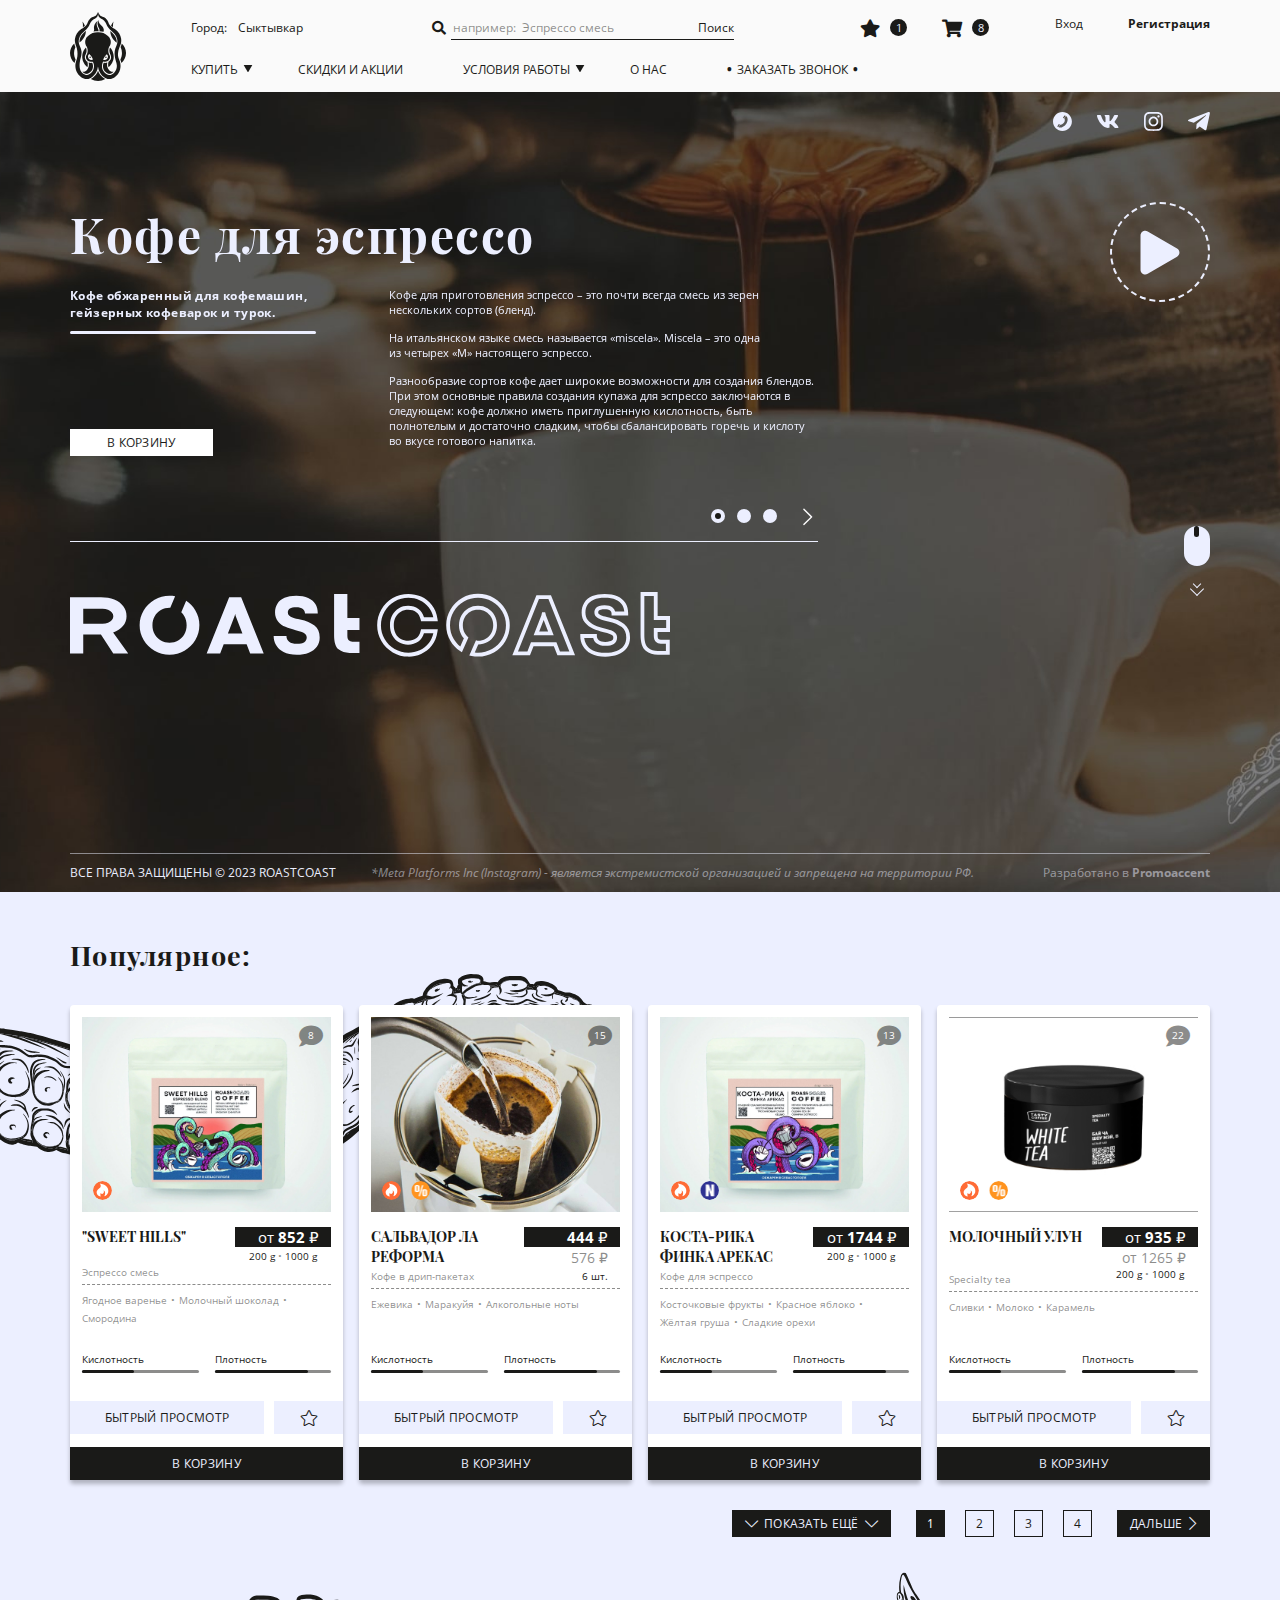
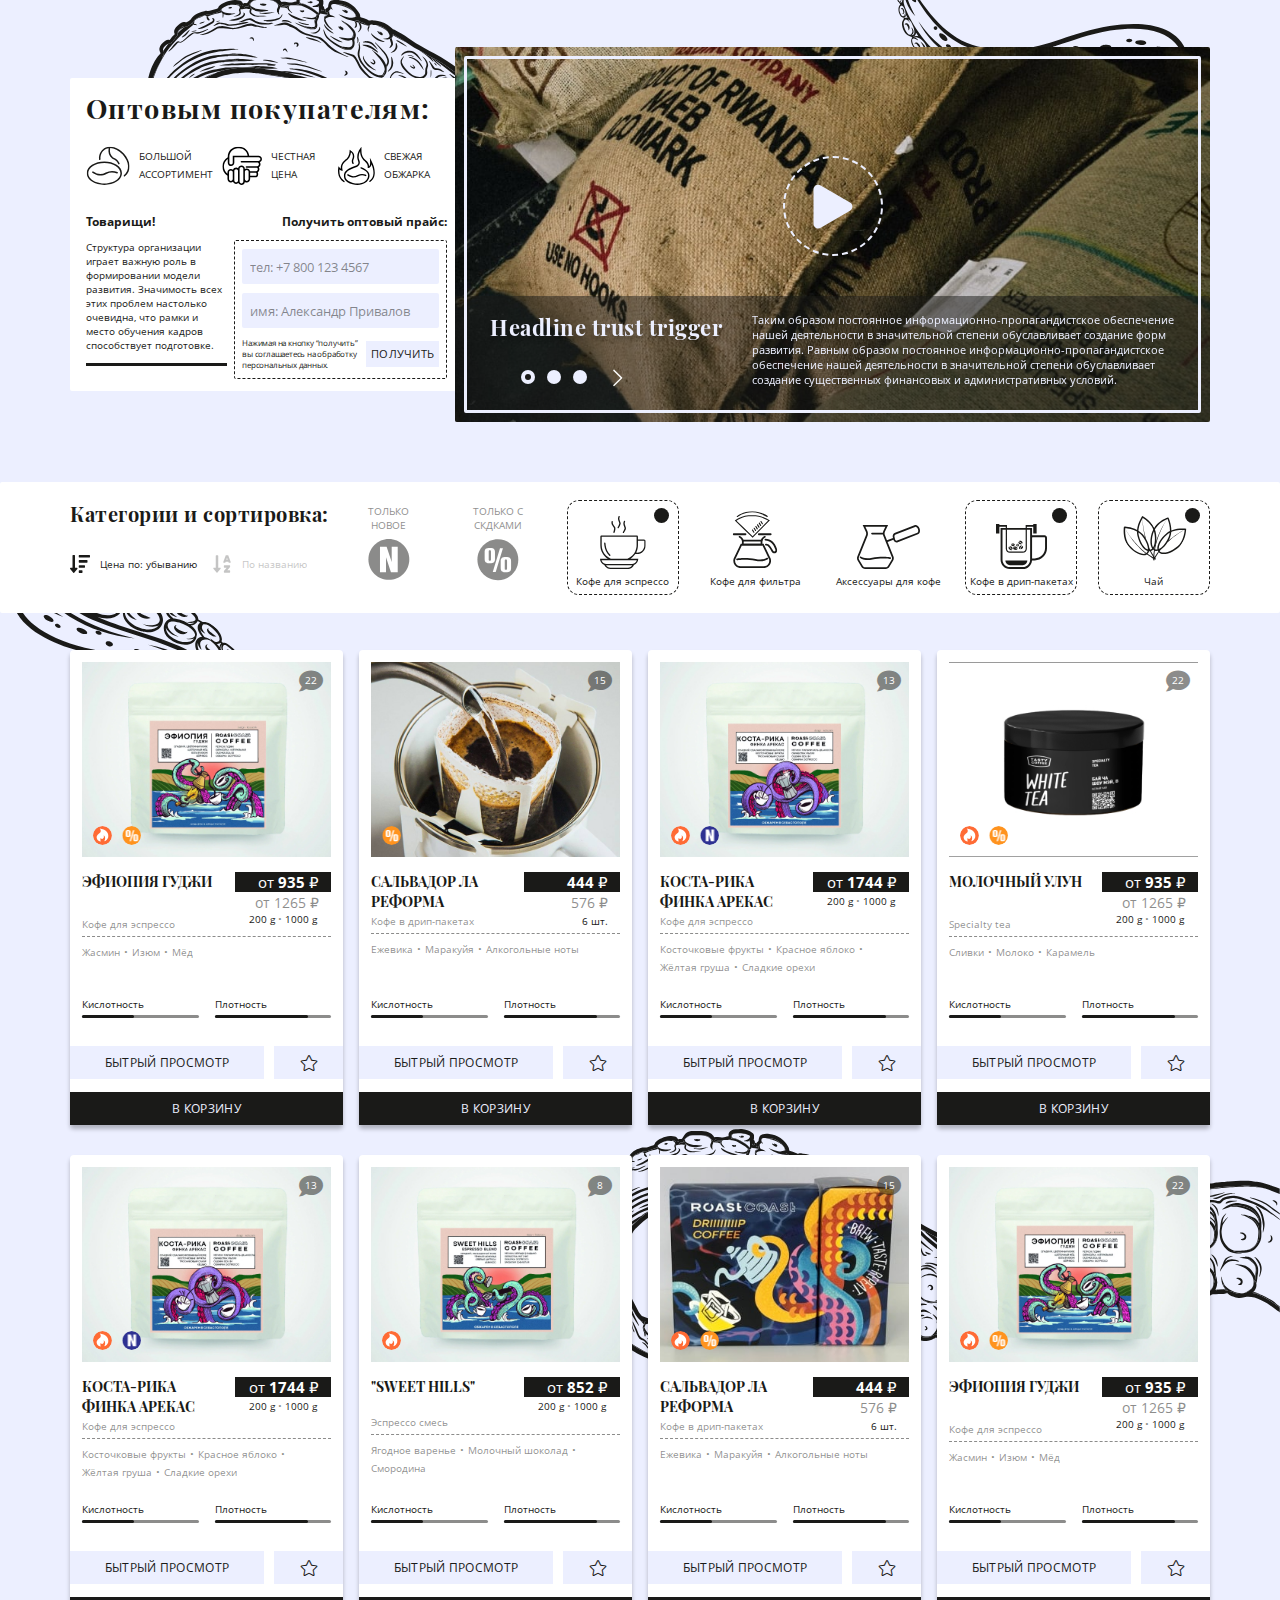
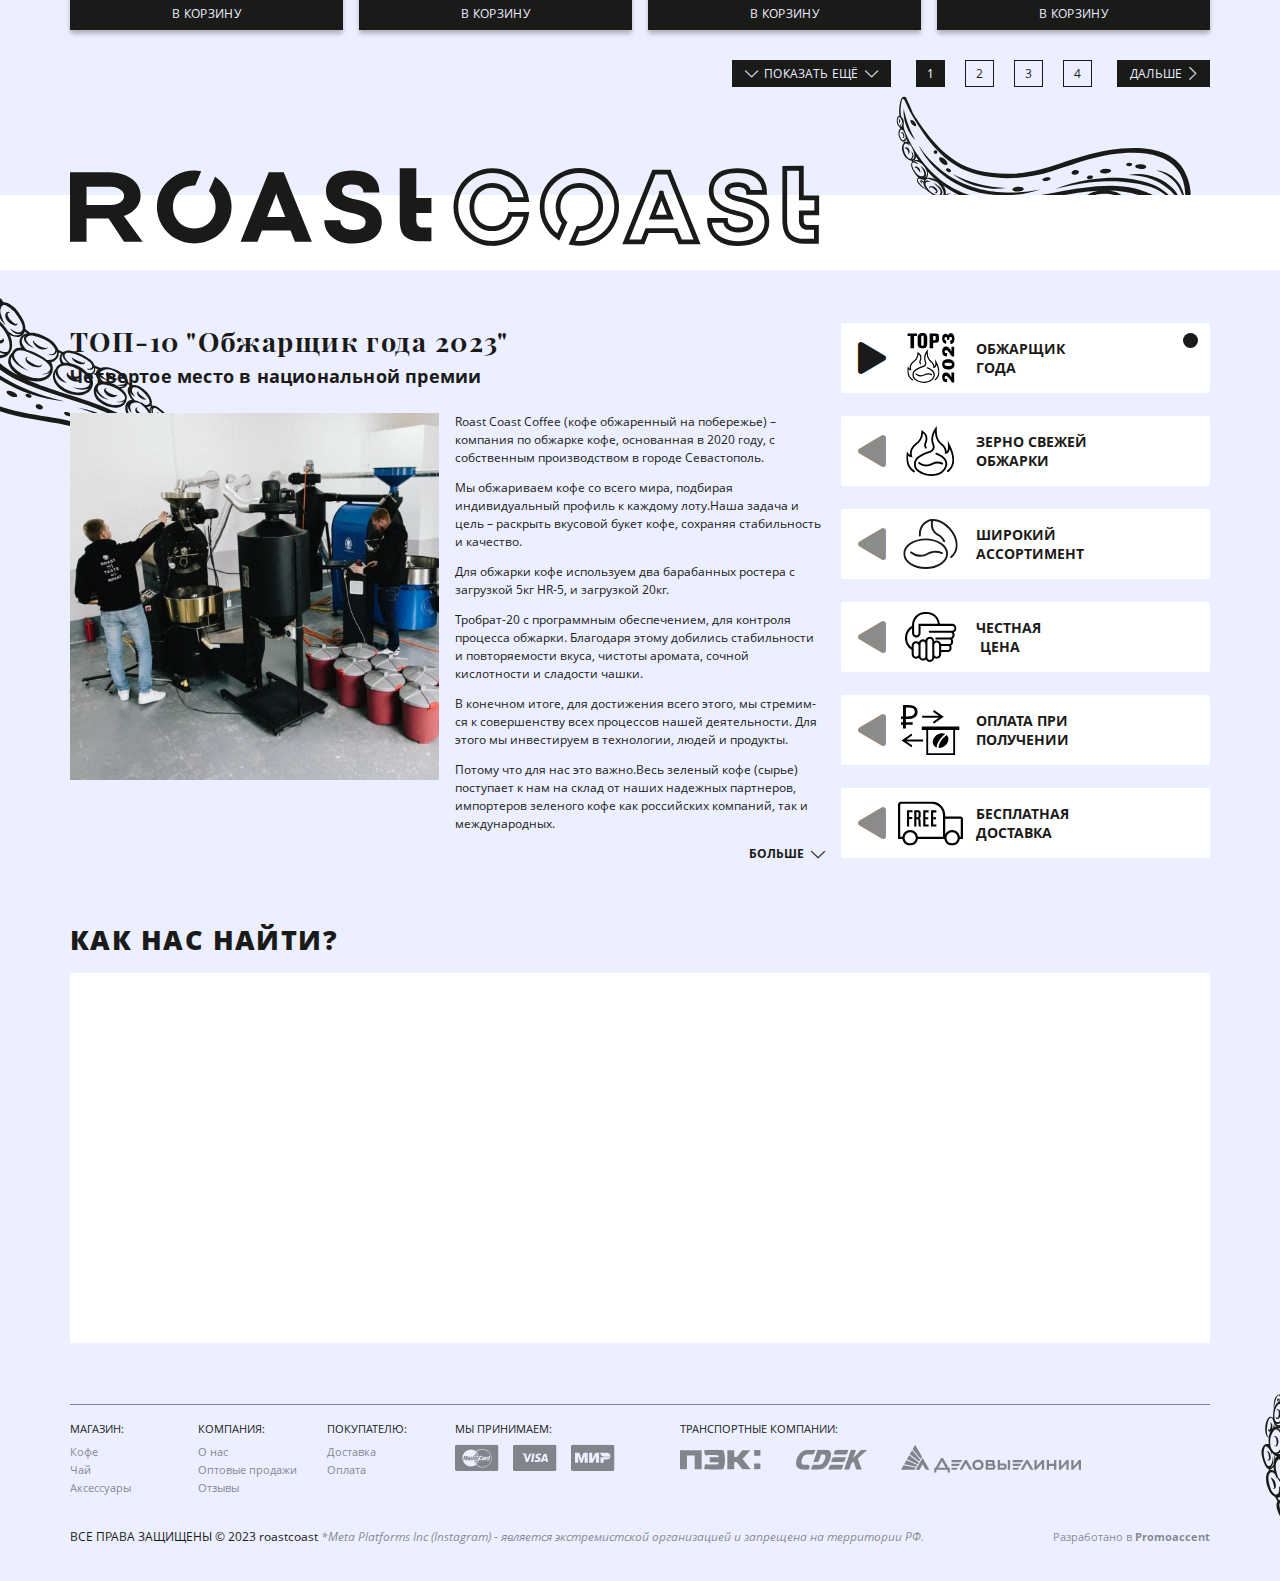
==== index.html @ eff69941 "Add files via upload" ====
<!DOCTYPE html>
<!--[if lt IE 7]><html lang="ru" class="lt-ie9 lt-ie8 lt-ie7"><![endif]-->
<!--[if IE 7]><html lang="ru" class="lt-ie9 lt-ie8"><![endif]-->
<!--[if IE 8]><html lang="ru" class="lt-ie9"><![endif]-->
<!--[if gt IE 8]><!-->
<html lang="ru">
<!--<![endif]-->
<head>
	<meta charset="utf-8" />
	<title>Заголовок</title>
	<meta http-equiv="X-UA-Compatible" content="IE=edge" />
	<meta name="viewport" content="width=device-width, initial-scale=1.0" />
	<meta name="format-detection" content="telephone=no" />
	<link rel="shortcut icon" href="favicon.png" />
	<link rel="stylesheet" href="libs/bootstrap/bootstrap-grid.css" />
	<link rel="stylesheet" href="libs/fontawesome-free-5.12.0-web/css/all.min.css" />
	<link rel="stylesheet" href="libs/fancybox/jquery.fancybox.css" />
	<link rel="stylesheet" href="libs/slick-1.5.9/slick/slick.css" />
	<link rel="stylesheet" href="libs/slick-1.5.9/slick/slick-theme.css" />
	<link rel="stylesheet" href="libs/modal-video/modal-video.css" />
	<link rel="stylesheet" href="css/fonts.css" />
	<link rel="stylesheet" href="css/main.css?ver=1.3" />
	<link rel="stylesheet" href="css/media.css?ver=1.3" />
</head>
<body>

	<div class="wrapper">

		<header class="header default">
			<div class="container">
				<div class="header__wrapper">
					<a href="#" class="logo">
						<img src="img/logo.svg" alt="alt">
					</a>
					<div class="header__content">
						<div class="header__top">
							<div class="location-main">Город: <span>Сыктывкар</span></div>
							<div class="form-search">
								<form>
									<div class="icon-searh"><i class="fas fa-search"></i></div>
									<input type="text" placeholder="например:  Эспрессо смесь" required="required">
									<button class="btn-search">Поиск</button>
								</form>
							</div>
							<div class="header__buttons">
								<a href="#" class="btn-header">
									<i class="fas fa-star"></i>
									<span class="btn-header__value">1</span>
								</a>
								<a href="#" class="btn-header">
									<i class="fas fa-shopping-cart"></i>
									<span class="btn-header__value">8</span>
								</a>
							</div>
							<div class="header__links">
								<a href="#modal-signin" class="fancybox-auth">Вход</a>
								<a href="#modal-registration" class="fancybox-auth"><strong>Регистрация</strong></a>
							</div>
						</div>
						<div class="header__bottom">
							<ul class="menu">
								<li class="menu__haschild">
									<a href="#">Купить</a>
									<div class="menu__dropdown">
										<ul>
											<li>
												<a href="#">Кофе</a>
												<ul>
													<li><a href="#">для эспрессо</a></li>
													<li><a href="#">для фильтра</a></li>
													<li><a href="#">в дрип пакетах</a></li>
												</ul>
											</li>
											<li><a href="#">Чай</a></li>
											<li><a href="#">Аксессуары</a></li>
										</ul>
									</div>
								</li>
								<li><a href="#">Скидки и акции</a></li>
								<li class="menu__haschild">
									<a href="#">Условия работы</a>
									<div class="menu__dropdown">
										<ul>
											<li><a href="#">Доставка и оплата</a></li>
											<li><a href="#">Оптовым покупателям</a></li>
										</ul>
									</div>
								</li>
								<li><a href="#">О НАС</a></li>
							</ul>
							<a href="#" class="btn-text"><strong>•</strong>Заказать звонок <strong>•</strong></a>
						</div>
					</div>
					<div class="header__buttons header__buttons_mobile">
						<a href="#" class="btn-header">
							<i class="fas fa-star"></i>
							<span class="btn-header__value">1</span>
						</a>
						<a href="#" class="btn-header">
							<i class="fas fa-shopping-cart"></i>
							<span class="btn-header__value">8</span>
						</a>
					</div>
					<span class='sandwich'>
						<span class='sw-topper'></span>
						<span class='sw-bottom'></span>
						<span class='sw-footer'></span>
					</span>
				</div>
				<ul class="socials-header">
					<li><a href="#"><img src="img/tel.svg" alt="alt"></a></li>
					<li><a href="#"><img src="img/vk.svg" alt="alt"></a></li>
					<li><a href="#"><img src="img/inst.svg" alt="alt"></a></li>
					<li><a href="#"><img src="img/tg.svg" alt="alt"></a></li>
				</ul>
			</div>
			<div class="menu-overlay"></div>
		</header>

		<section class="billbord">
			<div class="container">
				<div class="row">
					<div class="col-xl-7 col-lg-9">
						<ul class="slider-billbord">
							<li>
								<h2 class="title-big">Кофе для эспрессо</h2>
								<div class="row">
									<div class="col-lg-5">
										<div class="descr-billbord">Кофе обжаренный для кофемашин, гейзерных кофеварок и турок.</div>
									</div>
									<div class="col-lg-7">
										<div class="text-small">
											<p>Кофе для приготовления эспрессо – это почти всегда смесь из зерен нескольких сортов (бленд).</p>
											<p>На итальянском языке смесь называется «miscela». Miscela – это одна  <br>из четырех «М» настоящего эспрессо.</p>
											<p>Разнообразие сортов кофе дает широкие возможности для создания блендов. При этом основные правила создания купажа для эспрессо заключаются в следующем: кофе должно иметь приглушенную кислотность, быть полнотелым и достаточно сладким, чтобы сбалансировать горечь и кислоту во вкусе готового напитка.</p>
										</div>
									</div>
								</div>
								<div class="billbord-button">
									<a href="#" class="btn-main btn-main_page"><span>В КОРЗИНУ</span></a>
								</div>
							</li>
							<li>
								<h2 class="title-big">Кофе для эспрессо</h2>
								<div class="row">
									<div class="col-lg-5">
										<div class="descr-billbord">Кофе обжаренный для кофемашин, гейзерных кофеварок и турок.</div>
									</div>
									<div class="col-lg-7">
										<div class="text-small">
											<p>Кофе для приготовления эспрессо – это почти всегда смесь из зерен нескольких сортов (бленд).</p>
											<p>На итальянском языке смесь называется «miscela». Miscela – это одна  <br>из четырех «М» настоящего эспрессо.</p>
											<p>Разнообразие сортов кофе дает широкие возможности для создания блендов. При этом основные правила создания купажа для эспрессо заключаются в следующем: кофе должно иметь приглушенную кислотность, быть полнотелым и достаточно сладким, чтобы сбалансировать горечь и кислоту во вкусе готового напитка.</p>
										</div>
									</div>
								</div>
								<div class="billbord-button">
									<a href="#" class="btn-main btn-main_page"><span>В КОРЗИНУ</span></a>
								</div>
							</li>
							<li>
								<h2 class="title-big">Кофе для эспрессо</h2>
								<div class="row">
									<div class="col-lg-5">
										<div class="descr-billbord">Кофе обжаренный для кофемашин, гейзерных кофеварок и турок.</div>
									</div>
									<div class="col-lg-7">
										<div class="text-small">
											<p>Кофе для приготовления эспрессо – это почти всегда смесь из зерен нескольких сортов (бленд).</p>
											<p>На итальянском языке смесь называется «miscela». Miscela – это одна  <br>из четырех «М» настоящего эспрессо.</p>
											<p>Разнообразие сортов кофе дает широкие возможности для создания блендов. При этом основные правила создания купажа для эспрессо заключаются в следующем: кофе должно иметь приглушенную кислотность, быть полнотелым и достаточно сладким, чтобы сбалансировать горечь и кислоту во вкусе готового напитка.</p>
										</div>
									</div>
								</div>
								<div class="billbord-button">
									<a href="#" class="btn-main btn-main_page"><span>В КОРЗИНУ</span></a>
								</div>
							</li>
						</ul>
						<div class="controls-billbord"></div>
						<div class="logo-billbord">
							<img src="img/rostcoast.svg" alt="alt">
						</div>
					</div>
					<div class="col-xl-5 col-lg-3">
						<div class="billbord__right">
							<a href="#" class="btn-video" data-video-id="E8d_JvMpoY4"></a>
							<a href="#" class="btn-scroll">
								<span class="mouse">
									<span class="mouse-in"></span>
								</span>
								<span>
									<span class="down-arrow-2"></span>
									<span class="down-arrow-3"></span>
								</span>
							</a>
						</div>
					</div>
				</div>
			</div>
			<div class="bottom-billbord">
				<div class="container">
					<div class="bottom-billbord__wrapper">
						<div class="bottom-billbord__copy">ВСЕ ПРАВА ЗАЩИЩЕНЫ © 2023 roastcoast</div>
						<div class="bottom-billbord__descr">*Meta Platforms Inc (Instagram) - является экстремистской организацией и запрещена на территории РФ.</div>
						<div class="bottom-billbord__create">Разработано в <a href="#">Promoaccent</a></div>
					</div>
				</div>
			</div>
		</section>

		<section class="catalog">
			<div class="container">
				<h2 class="title-section">Популярное:</h2>
				<div class="row row_catalog">
					<div class="col-lg-3 col-md-4 col-sm-6">
						<div class="item-catalog">
							<a href="#" class="icon-comments">
								<i class="fas fa-comment"></i>
								<span>8</span>
							</a>
							<ul class="list-status">
								<li><div class="item-status hot"></div></li>
							</ul>
							<a href="#" class="item-catalog__image">
								<img src="img/catalog1.jpg" alt="alt">
							</a>
							<div class="item-catalog__top">
								<a href="#" class="item-catalog__title">"SWEET HILLS"</a>
								<div class="item-catalog__prices">
									<div class="price-main">от <strong>852</strong> ₽</div>
									<div class="descr-price">200 g <span>•</span> 1000 g</div>
								</div>
							</div>
							<div class="item-catalog__info"> Эспрессо смесь</div>
							<div class="item-catalog__features">
								<span>Ягодное варенье</span> 
								<span>Молочный шоколад</span>
								<span>Смородина</span>
							</div>
							<div class="item-catalog__progressbars">
								<div class="row">
									<div class="col-6">
										<div class="title-progressbar">Кислотность</div>
										<div class="progressbar">
											<span style="width: 45%;"></span>
										</div>
									</div>
									<div class="col-6">
										<div class="title-progressbar">Плотность</div>
										<div class="progressbar">
											<span style="width: 80%;"></span>
										</div>
									</div>
								</div>
							</div>
							<div class="item-catalog__bottom">
								<div class="item-catalog__buttons">
									<a href="#fast-view" class="btn-main fancybox">БЫТРЫЙ ПРОСМОТР</a>
									<a href="#" class="btn-star"><i class="fal fa-star"></i></a>
								</div>
								<a href="#successfully-addcart" class="btn-main fancybox">В КОРЗИНУ</a>
							</div>
						</div>
					</div>
					<div class="col-lg-3 col-md-4 col-sm-6">
						<div class="item-catalog">
							<a href="#" class="icon-comments">
								<i class="fas fa-comment"></i>
								<span>15</span>
							</a>
							<ul class="list-status">
								<li><div class="item-status hot"></div></li>
								<li><div class="item-status discount"></div></li>
							</ul>
							<a href="#" class="item-catalog__image">
								<img src="img/catalog2.jpg" alt="alt">
							</a>
							<div class="item-catalog__top">
								<a href="#" class="item-catalog__title">Сальвадор Ла Реформа</a>
								<div class="item-catalog__prices">
									<div class="price-main"><strong>444 </strong> ₽</div>
									<div class="price-old">576 ₽</div>
								</div>
							</div>
							<div class="item-catalog__info">Кофе в дрип-пакетах <span>6 шт.</span></div>
							<div class="item-catalog__features">
								<span>Ежевика</span> 
								<span>Маракуйя</span>
								<span>Алкогольные ноты</span>
							</div>
							<div class="item-catalog__progressbars">
								<div class="row">
									<div class="col-6">
										<div class="title-progressbar">Кислотность</div>
										<div class="progressbar">
											<span style="width: 45%;"></span>
										</div>
									</div>
									<div class="col-6">
										<div class="title-progressbar">Плотность</div>
										<div class="progressbar">
											<span style="width: 80%;"></span>
										</div>
									</div>
								</div>
							</div>
							<div class="item-catalog__bottom">
								<div class="item-catalog__buttons">
									<a href="#fast-view" class="btn-main fancybox">БЫТРЫЙ ПРОСМОТР</a>
									<a href="#" class="btn-star"><i class="fal fa-star"></i></a>
								</div>
								<a href="#successfully-addcart" class="btn-main fancybox">В КОРЗИНУ</a>
							</div>
						</div>
					</div>
					<div class="col-lg-3 col-md-4 col-sm-6">
						<div class="item-catalog">
							<a href="#" class="icon-comments">
								<i class="fas fa-comment"></i>
								<span>13</span>
							</a>
							<ul class="list-status">
								<li><div class="item-status hot"></div></li>
								<li><div class="item-status new"></div></li>
							</ul>
							<a href="#" class="item-catalog__image">
								<img src="img/catalog3.jpg" alt="alt">
							</a>
							<div class="item-catalog__top">
								<a href="#" class="item-catalog__title">КОСТА-РИКА ФИНКА АРЕКАС</a>
								<div class="item-catalog__prices">
									<div class="price-main">от <strong>1744</strong> ₽</div>
									<div class="descr-price">200 g <span>•</span> 1000 g</div>
								</div>
							</div>
							<div class="item-catalog__info">Кофе для эспрессо</div>
							<div class="item-catalog__features">
								<span>Косточковые фрукты</span> 
								<span>Красное яблоко</span>
								<span>Жёлтая груша</span>
								<span>Сладкие орехи</span>
							</div>
							<div class="item-catalog__progressbars">
								<div class="row">
									<div class="col-6">
										<div class="title-progressbar">Кислотность</div>
										<div class="progressbar">
											<span style="width: 45%;"></span>
										</div>
									</div>
									<div class="col-6">
										<div class="title-progressbar">Плотность</div>
										<div class="progressbar">
											<span style="width: 80%;"></span>
										</div>
									</div>
								</div>
							</div>
							<div class="item-catalog__bottom">
								<div class="item-catalog__buttons">
									<a href="#fast-view" class="btn-main fancybox">БЫТРЫЙ ПРОСМОТР</a>
									<a href="#" class="btn-star"><i class="fal fa-star"></i></a>
								</div>
								<a href="#successfully-addcart" class="btn-main fancybox">В КОРЗИНУ</a>
							</div>
						</div>
					</div>
					<div class="col-lg-3 col-md-4 col-sm-6">
						<div class="item-catalog">
							<a href="#" class="icon-comments">
								<i class="fas fa-comment"></i>
								<span>22</span>
							</a>
							<ul class="list-status">
								<li><div class="item-status hot"></div></li>
								<li><div class="item-status discount"></div></li>
							</ul>
							<a href="#" class="item-catalog__image">
								<img src="img/catalog4.jpg" alt="alt">
							</a>
							<div class="item-catalog__top">
								<a href="#" class="item-catalog__title">МОЛОЧНЫЙ УЛУН</a>
								<div class="item-catalog__prices">
									<div class="price-main">от <strong>935</strong> ₽</div>
									<div class="price-old">от 1265 ₽</div>
									<div class="descr-price">200 g <span>•</span> 1000 g</div>
								</div>
							</div>
							<div class="item-catalog__info">Specialty tea </div>
							<div class="item-catalog__features">
								<span>Cливки</span> 
								<span>Молоко</span>
								<span>Карамель</span>
							</div>
							<div class="item-catalog__progressbars">
								<div class="row">
									<div class="col-6">
										<div class="title-progressbar">Кислотность</div>
										<div class="progressbar">
											<span style="width: 45%;"></span>
										</div>
									</div>
									<div class="col-6">
										<div class="title-progressbar">Плотность</div>
										<div class="progressbar">
											<span style="width: 80%;"></span>
										</div>
									</div>
								</div>
							</div>
							<div class="item-catalog__bottom">
								<div class="item-catalog__buttons">
									<a href="#fast-view" class="btn-main fancybox">БЫТРЫЙ ПРОСМОТР</a>
									<a href="#" class="btn-star"><i class="fal fa-star"></i></a>
								</div>
								<a href="#successfully-addcart" class="btn-main fancybox">В КОРЗИНУ</a>
							</div>
						</div>
					</div>
				</div>
				<div class="navigation-catalog">
					<div class="btn-main"> <i class="fal fa-chevron-down"></i><span>ПОКАЗАТЬ ЕЩЁ</span> <i class="fal fa-chevron-down"></i></div>
					<div class="item-number active">1</div>
					<div class="item-number">2</div>
					<div class="item-number">3</div>
					<div class="item-number">4</div>
					<div class="btn-main"><span>ДАЛЬШЕ</span> <i class="fal fa-chevron-right"></i></div>
				</div>
			</div>
		</section>

		<section class="wholesaler">
			<div class="container">
				<div class="row align-items-center">
					<div class="col-lg-4">
						<div class="wholesaler-form">
							<h2 class="title-section">Оптовым покупателям:</h2>
							<div class="row row_trust">
								<div class="col-4">
									<div class="item-trust">
										<img src="img/ic_trust1.svg" alt="alt">
										<p>БОЛЬШОЙ АССОРТИМЕНТ</p>
									</div>
								</div>
								<div class="col-4">
									<div class="item-trust">
										<img src="img/ic_trust2.svg" alt="alt">
										<p>ЧЕСТНАЯ  ЦЕНА</p>
									</div>
								</div>
								<div class="col-4">
									<div class="item-trust">
										<img src="img/ic_trust3.svg" alt="alt">
										<p>СВЕЖАЯ  ОБЖАРКА</p>
									</div>
								</div>
							</div>
							<div class="row">
								<div class="col-lg-5">
									<div class="wholesaler-form__text">
										<div class="title-regular">Товарищи!</div>
										<p>Структура организации играет важную роль в формировании модели развития. Значимость всех этих проблем настолько очевидна, что рамки и место обучения кадров способствует подготовке.</p>
									</div>
								</div>
								<div class="col-lg-7">
									<div class="title-regular title-regular_right">Получить оптовый прайс:</div>
									<div class="wrap-form">
										<form>
											<div class="item-form">
												<input type="text" placeholder="тел: +7 800 123 4567" required="required" class="input-phone">
											</div>
											<div class="item-form">
												<input type="text" placeholder="имя: Александр Привалов" required="required">
											</div>
											<div class="wrap-form__bottom">
												<div class="agree-form">Нажимая на кнопку “получить” вы соглашаетесь на обработку персональных данных.</div>
												<button class="btn-main btn-main_light"><span>ПОЛУЧИТЬ</span></button>
											</div>
										</form>
									</div>
								</div>
							</div>
						</div>
					</div>
					<div class="col-lg-8">
						<div class="wrapper-slider">
							<ul class="slider-videos">
								<li>
									<div class="video-main">
										<a href="#" class="video-main__image" data-video-id="E8d_JvMpoY4">
											<img src="img/image_video1.jpg" alt="alt">
											<span class="btn-video"></span>
										</a>
										<div class="video-main__content">
											<div class="row">
												<div class="col-lg-5">
													<h3 class="title-middle">Headline trust trigger</h3>
												</div>
												<div class="col-lg-7">
													<div class="text-small">
														<p>Таким образом постоянное информационно-пропагандистское обеспечение нашей деятельности в значительной степени обуславливает создание форм развития. Равным образом постоянное информационно-пропагандистское обеспечение нашей деятельности в значительной степени обуславливает создание существенных финансовых и административных условий. </p>
													</div>
												</div>
											</div>
										</div>
									</div>
								</li>
								<li>
									<div class="video-main">
										<a href="#" class="video-main__image" data-video-id="E8d_JvMpoY4">
											<img src="img/image_video1.jpg" alt="alt">
											<span class="btn-video"></span>
										</a>
										<div class="video-main__content">
											<div class="row">
												<div class="col-lg-5">
													<h3 class="title-middle">Headline trust trigger</h3>
												</div>
												<div class="col-lg-7">
													<div class="text-small">
														<p>Таким образом постоянное информационно-пропагандистское обеспечение нашей деятельности в значительной степени обуславливает создание форм развития. Равным образом постоянное информационно-пропагандистское обеспечение нашей деятельности в значительной степени обуславливает создание существенных финансовых и административных условий. </p>
													</div>
												</div>
											</div>
										</div>
									</div>
								</li>
								<li>
									<div class="video-main">
										<a href="#" class="video-main__image" data-video-id="E8d_JvMpoY4">
											<img src="img/image_video1.jpg" alt="alt">
											<span class="btn-video"></span>
										</a>
										<div class="video-main__content">
											<div class="row">
												<div class="col-lg-5">
													<h3 class="title-middle">Headline trust trigger</h3>
												</div>
												<div class="col-lg-7">
													<div class="text-small">
														<p>Таким образом постоянное информационно-пропагандистское обеспечение нашей деятельности в значительной степени обуславливает создание форм развития. Равным образом постоянное информационно-пропагандистское обеспечение нашей деятельности в значительной степени обуславливает создание существенных финансовых и административных условий. </p>
													</div>
												</div>
											</div>
										</div>
									</div>
								</li>
							</ul>
							<div class="controls-videos"></div>
						</div>
					</div>
				</div>
				<div class="tentacle-wholesaler1">
					<img src="img/tentacle_wholesaler1.svg" alt="alt">
				</div>
				<div class="tentacle-wholesaler2">
					<img src="img/tentacle_wholesaler2.svg" alt="alt">
				</div>
			</div>
		</section>

		<section class="catalog-main">
			<div class="sorting-block">
				<div class="container">
					<div class="row">
						<div class="col-lg-3">
							<div class="title-middle">Категории и сортировка:</div>
							<div class="sorting-main">
								<div class="sorting-main__item active"><img src="img/ic_sorting_main1.svg" alt="alt">Цена по: убыванию</div>
								<div class="sorting-main__item"><img src="img/ic_sorting_main2.svg" alt="alt">По названию</div>
							</div>
						</div>
						<div class="col-lg-2">
							<div class="sorting-statuses">
								<div class="sorting-statuses__item"><span>ТОЛЬКО НОВОЕ</span><img src="img/ic_sorting_status1.svg" alt="alt"></div>
								<div class="sorting-statuses__item"><span>ТОЛЬКО С СКДКАМИ</span><img src="img/ic_sorting_status2.svg" alt="alt"></div>
							</div>
						</div>
						<div class="col-lg-7">
							<div class="sorting-categories">
								<div class="sorting-categories__item active"><img src="img/ic_sorting_category1.svg" alt="alt"><span>Кофе для эспрессо</span></div>
								<div class="sorting-categories__item"><img src="img/ic_sorting_category2.svg" alt="alt"><span>Кофе для фильтра</span></div>
								<div class="sorting-categories__item"><img src="img/ic_sorting_category3.svg" alt="alt"><span>Аксессуары для кофе</span></div>
								<div class="sorting-categories__item active"><img src="img/ic_sorting_category4.svg" alt="alt"><span>Кофе в дрип-пакетах</span></div>
								<div class="sorting-categories__item active"><img src="img/ic_sorting_category5.svg" alt="alt"><span>Чай</span></div>
							</div>
						</div>
					</div>
				</div>
			</div>
			<div class="container">
				<div class="row row_catalog">
					<div class="col-lg-3 col-md-4 col-sm-6">
						<div class="item-catalog">
							<a href="#" class="icon-comments">
								<i class="fas fa-comment"></i>
								<span>22</span>
							</a>
							<ul class="list-status">
								<li><div class="item-status hot"></div></li>
								<li><div class="item-status discount"></div></li>
							</ul>
							<a href="#" class="item-catalog__image">
								<img src="img/catalog5.jpg" alt="alt">
							</a>
							<div class="item-catalog__top">
								<a href="#" class="item-catalog__title">ЭФИОПИЯ ГУДЖИ</a>
								<div class="item-catalog__prices">
									<div class="price-main">от <strong>935</strong> ₽</div>
									<div class="price-old">от 1265 ₽</div>
									<div class="descr-price">200 g <span>•</span> 1000 g</div>
								</div>
							</div>
							<div class="item-catalog__info">Кофе для эспрессо</div>
							<div class="item-catalog__features">
								<span>Жасмин</span> 
								<span>Изюм</span>
								<span>Мёд</span>
							</div>
							<div class="item-catalog__progressbars">
								<div class="row">
									<div class="col-6">
										<div class="title-progressbar">Кислотность</div>
										<div class="progressbar">
											<span style="width: 45%;"></span>
										</div>
									</div>
									<div class="col-6">
										<div class="title-progressbar">Плотность</div>
										<div class="progressbar">
											<span style="width: 80%;"></span>
										</div>
									</div>
								</div>
							</div>
							<div class="item-catalog__bottom">
								<div class="item-catalog__buttons">
									<a href="#fast-view" class="btn-main fancybox">БЫТРЫЙ ПРОСМОТР</a>
									<a href="#" class="btn-star"><i class="fal fa-star"></i></a>
								</div>
								<a href="#successfully-addcart" class="btn-main fancybox">В КОРЗИНУ</a>
							</div>
						</div>
					</div>
					<div class="col-lg-3 col-md-4 col-sm-6">
						<div class="item-catalog">
							<a href="#" class="icon-comments">
								<i class="fas fa-comment"></i>
								<span>15</span>
							</a>
							<ul class="list-status">
								<li><div class="item-status discount"></div></li>
							</ul>
							<a href="#" class="item-catalog__image">
								<img src="img/catalog2.jpg" alt="alt">
							</a>
							<div class="item-catalog__top">
								<a href="#" class="item-catalog__title">Сальвадор Ла Реформа</a>
								<div class="item-catalog__prices">
									<div class="price-main"><strong>444 </strong> ₽</div>
									<div class="price-old">576 ₽</div>
								</div>
							</div>
							<div class="item-catalog__info">Кофе в дрип-пакетах <span>6 шт.</span></div>
							<div class="item-catalog__features">
								<span>Ежевика</span> 
								<span>Маракуйя</span>
								<span>Алкогольные ноты</span>
							</div>
							<div class="item-catalog__progressbars">
								<div class="row">
									<div class="col-6">
										<div class="title-progressbar">Кислотность</div>
										<div class="progressbar">
											<span style="width: 45%;"></span>
										</div>
									</div>
									<div class="col-6">
										<div class="title-progressbar">Плотность</div>
										<div class="progressbar">
											<span style="width: 80%;"></span>
										</div>
									</div>
								</div>
							</div>
							<div class="item-catalog__bottom">
								<div class="item-catalog__buttons">
									<a href="#fast-view" class="btn-main fancybox">БЫТРЫЙ ПРОСМОТР</a>
									<a href="#" class="btn-star"><i class="fal fa-star"></i></a>
								</div>
								<a href="#successfully-addcart" class="btn-main fancybox">В КОРЗИНУ</a>
							</div>
						</div>
					</div>
					<div class="col-lg-3 col-md-4 col-sm-6">
						<div class="item-catalog">
							<a href="#" class="icon-comments">
								<i class="fas fa-comment"></i>
								<span>13</span>
							</a>
							<ul class="list-status">
								<li><div class="item-status hot"></div></li>
								<li><div class="item-status new"></div></li>
							</ul>
							<a href="#" class="item-catalog__image">
								<img src="img/catalog3.jpg" alt="alt">
							</a>
							<div class="item-catalog__top">
								<a href="#" class="item-catalog__title">КОСТА-РИКА ФИНКА АРЕКАС</a>
								<div class="item-catalog__prices">
									<div class="price-main">от <strong>1744</strong> ₽</div>
									<div class="descr-price">200 g <span>•</span> 1000 g</div>
								</div>
							</div>
							<div class="item-catalog__info">Кофе для эспрессо</div>
							<div class="item-catalog__features">
								<span>Косточковые фрукты</span> 
								<span>Красное яблоко</span>
								<span>Жёлтая груша</span>
								<span>Сладкие орехи</span>
							</div>
							<div class="item-catalog__progressbars">
								<div class="row">
									<div class="col-6">
										<div class="title-progressbar">Кислотность</div>
										<div class="progressbar">
											<span style="width: 45%;"></span>
										</div>
									</div>
									<div class="col-6">
										<div class="title-progressbar">Плотность</div>
										<div class="progressbar">
											<span style="width: 80%;"></span>
										</div>
									</div>
								</div>
							</div>
							<div class="item-catalog__bottom">
								<div class="item-catalog__buttons">
									<a href="#fast-view" class="btn-main fancybox">БЫТРЫЙ ПРОСМОТР</a>
									<a href="#" class="btn-star"><i class="fal fa-star"></i></a>
								</div>
								<a href="#successfully-addcart" class="btn-main fancybox">В КОРЗИНУ</a>
							</div>
						</div>
					</div>
					<div class="col-lg-3 col-md-4 col-sm-6">
						<div class="item-catalog">
							<a href="#" class="icon-comments">
								<i class="fas fa-comment"></i>
								<span>22</span>
							</a>
							<ul class="list-status">
								<li><div class="item-status hot"></div></li>
								<li><div class="item-status discount"></div></li>
							</ul>
							<a href="#" class="item-catalog__image">
								<img src="img/catalog4.jpg" alt="alt">
							</a>
							<div class="item-catalog__top">
								<a href="#" class="item-catalog__title">МОЛОЧНЫЙ УЛУН</a>
								<div class="item-catalog__prices">
									<div class="price-main">от <strong>935</strong> ₽</div>
									<div class="price-old">от 1265 ₽</div>
									<div class="descr-price">200 g <span>•</span> 1000 g</div>
								</div>
							</div>
							<div class="item-catalog__info">Specialty tea </div>
							<div class="item-catalog__features">
								<span>Cливки</span> 
								<span>Молоко</span>
								<span>Карамель</span>
							</div>
							<div class="item-catalog__progressbars">
								<div class="row">
									<div class="col-6">
										<div class="title-progressbar">Кислотность</div>
										<div class="progressbar">
											<span style="width: 45%;"></span>
										</div>
									</div>
									<div class="col-6">
										<div class="title-progressbar">Плотность</div>
										<div class="progressbar">
											<span style="width: 80%;"></span>
										</div>
									</div>
								</div>
							</div>
							<div class="item-catalog__bottom">
								<div class="item-catalog__buttons">
									<a href="#fast-view" class="btn-main fancybox">БЫТРЫЙ ПРОСМОТР</a>
									<a href="#" class="btn-star"><i class="fal fa-star"></i></a>
								</div>
								<a href="#successfully-addcart" class="btn-main fancybox">В КОРЗИНУ</a>
							</div>
						</div>
					</div>
					<div class="col-lg-3 col-md-4 col-sm-6">
						<div class="item-catalog">
							<a href="#" class="icon-comments">
								<i class="fas fa-comment"></i>
								<span>13</span>
							</a>
							<ul class="list-status">
								<li><div class="item-status hot"></div></li>
								<li><div class="item-status new"></div></li>
							</ul>
							<a href="#" class="item-catalog__image">
								<img src="img/catalog3.jpg" alt="alt">
							</a>
							<div class="item-catalog__top">
								<a href="#" class="item-catalog__title">КОСТА-РИКА ФИНКА АРЕКАС</a>
								<div class="item-catalog__prices">
									<div class="price-main">от <strong>1744</strong> ₽</div>
									<div class="descr-price">200 g <span>•</span> 1000 g</div>
								</div>
							</div>
							<div class="item-catalog__info">Кофе для эспрессо</div>
							<div class="item-catalog__features">
								<span>Косточковые фрукты</span> 
								<span>Красное яблоко</span>
								<span>Жёлтая груша</span>
								<span>Сладкие орехи</span>
							</div>
							<div class="item-catalog__progressbars">
								<div class="row">
									<div class="col-6">
										<div class="title-progressbar">Кислотность</div>
										<div class="progressbar">
											<span style="width: 45%;"></span>
										</div>
									</div>
									<div class="col-6">
										<div class="title-progressbar">Плотность</div>
										<div class="progressbar">
											<span style="width: 80%;"></span>
										</div>
									</div>
								</div>
							</div>
							<div class="item-catalog__bottom">
								<div class="item-catalog__buttons">
									<a href="#fast-view" class="btn-main fancybox">БЫТРЫЙ ПРОСМОТР</a>
									<a href="#" class="btn-star"><i class="fal fa-star"></i></a>
								</div>
								<a href="#successfully-addcart" class="btn-main fancybox">В КОРЗИНУ</a>
							</div>
						</div>
					</div>
					<div class="col-lg-3 col-md-4 col-sm-6">
						<div class="item-catalog">
							<a href="#" class="icon-comments">
								<i class="fas fa-comment"></i>
								<span>8</span>
							</a>
							<ul class="list-status">
								<li><div class="item-status hot"></div></li>
							</ul>
							<a href="#" class="item-catalog__image">
								<img src="img/catalog1.jpg" alt="alt">
							</a>
							<div class="item-catalog__top">
								<a href="#" class="item-catalog__title">"SWEET HILLS"</a>
								<div class="item-catalog__prices">
									<div class="price-main">от <strong>852</strong> ₽</div>
									<div class="descr-price">200 g <span>•</span> 1000 g</div>
								</div>
							</div>
							<div class="item-catalog__info"> Эспрессо смесь</div>
							<div class="item-catalog__features">
								<span>Ягодное варенье</span> 
								<span>Молочный шоколад</span>
								<span>Смородина</span>
							</div>
							<div class="item-catalog__progressbars">
								<div class="row">
									<div class="col-6">
										<div class="title-progressbar">Кислотность</div>
										<div class="progressbar">
											<span style="width: 45%;"></span>
										</div>
									</div>
									<div class="col-6">
										<div class="title-progressbar">Плотность</div>
										<div class="progressbar">
											<span style="width: 80%;"></span>
										</div>
									</div>
								</div>
							</div>
							<div class="item-catalog__bottom">
								<div class="item-catalog__buttons">
									<a href="#fast-view" class="btn-main fancybox">БЫТРЫЙ ПРОСМОТР</a>
									<a href="#" class="btn-star"><i class="fal fa-star"></i></a>
								</div>
								<a href="#successfully-addcart" class="btn-main fancybox">В КОРЗИНУ</a>
							</div>
						</div>
					</div>
					<div class="col-lg-3 col-md-4 col-sm-6">
						<div class="item-catalog">
							<a href="#" class="icon-comments">
								<i class="fas fa-comment"></i>
								<span>15</span>
							</a>
							<ul class="list-status">
								<li><div class="item-status hot"></div></li>
								<li><div class="item-status discount"></div></li>
							</ul>
							<a href="#" class="item-catalog__image">
								<img src="img/catalog6.jpg" alt="alt">
							</a>
							<div class="item-catalog__top">
								<a href="#" class="item-catalog__title">Сальвадор Ла Реформа</a>
								<div class="item-catalog__prices">
									<div class="price-main"><strong>444 </strong> ₽</div>
									<div class="price-old">576 ₽</div>
								</div>
							</div>
							<div class="item-catalog__info">Кофе в дрип-пакетах <span>6 шт.</span></div>
							<div class="item-catalog__features">
								<span>Ежевика</span> 
								<span>Маракуйя</span>
								<span>Алкогольные ноты</span>
							</div>
							<div class="item-catalog__progressbars">
								<div class="row">
									<div class="col-6">
										<div class="title-progressbar">Кислотность</div>
										<div class="progressbar">
											<span style="width: 45%;"></span>
										</div>
									</div>
									<div class="col-6">
										<div class="title-progressbar">Плотность</div>
										<div class="progressbar">
											<span style="width: 80%;"></span>
										</div>
									</div>
								</div>
							</div>
							<div class="item-catalog__bottom">
								<div class="item-catalog__buttons">
									<a href="#fast-view" class="btn-main fancybox">БЫТРЫЙ ПРОСМОТР</a>
									<a href="#" class="btn-star"><i class="fal fa-star"></i></a>
								</div>
								<a href="#successfully-addcart" class="btn-main fancybox">В КОРЗИНУ</a>
							</div>
						</div>
					</div>
					<div class="col-lg-3 col-md-4 col-sm-6">
						<div class="item-catalog">
							<a href="#" class="icon-comments">
								<i class="fas fa-comment"></i>
								<span>22</span>
							</a>
							<ul class="list-status">
								<li><div class="item-status hot"></div></li>
								<li><div class="item-status discount"></div></li>
							</ul>
							<a href="#" class="item-catalog__image">
								<img src="img/catalog5.jpg" alt="alt">
							</a>
							<div class="item-catalog__top">
								<a href="#" class="item-catalog__title">ЭФИОПИЯ ГУДЖИ</a>
								<div class="item-catalog__prices">
									<div class="price-main">от <strong>935</strong> ₽</div>
									<div class="price-old">от 1265 ₽</div>
									<div class="descr-price">200 g <span>•</span> 1000 g</div>
								</div>
							</div>
							<div class="item-catalog__info">Кофе для эспрессо</div>
							<div class="item-catalog__features">
								<span>Жасмин</span> 
								<span>Изюм</span>
								<span>Мёд</span>
							</div>
							<div class="item-catalog__progressbars">
								<div class="row">
									<div class="col-6">
										<div class="title-progressbar">Кислотность</div>
										<div class="progressbar">
											<span style="width: 45%;"></span>
										</div>
									</div>
									<div class="col-6">
										<div class="title-progressbar">Плотность</div>
										<div class="progressbar">
											<span style="width: 80%;"></span>
										</div>
									</div>
								</div>
							</div>
							<div class="item-catalog__bottom">
								<div class="item-catalog__buttons">
									<a href="#fast-view" class="btn-main fancybox">БЫТРЫЙ ПРОСМОТР</a>
									<a href="#" class="btn-star"><i class="fal fa-star"></i></a>
								</div>
								<a href="#successfully-addcart" class="btn-main fancybox">В КОРЗИНУ</a>
							</div>
						</div>
					</div>
				</div>
				<div class="navigation-catalog">
					<div class="btn-main"> <i class="fal fa-chevron-down"></i><span>ПОКАЗАТЬ ЕЩЁ</span> <i class="fal fa-chevron-down"></i></div>
					<div class="item-number active">1</div>
					<div class="item-number">2</div>
					<div class="item-number">3</div>
					<div class="item-number">4</div>
					<div class="btn-main"><span>ДАЛЬШЕ</span> <i class="fal fa-chevron-right"></i></div>
				</div>
			</div>
		</section>

		<section class="about">
			<div class="about__top">
				<div class="container">
					<div class="about__logo">
						<img src="img/roastcoast2.svg" alt="alt">
					</div>
					<div class="tentacle-wholesaler2">
						<img src="img/tentacle_wholesaler2.svg" alt="alt">
					</div>
				</div>
			</div>
			<div class="container">
				<div class="row">
					<div class="col-lg-8">
						<div class="tab-container-about">
							<div class="tab-pane-about" id="tab_about1">
								<h2 class="title-section">ТОП-10 "Обжарщик года 2023"</h2>
								<div class="title-small">Четвертое место в национальной премии</div>
								<div class="row">
									<div class="col-md-6">
										<div class="image-page">
											<img src="img/tab_about1.jpg" alt="alt">
										</div>
									</div>
									<div class="col-md-6">
										<div class="text-main">
											<p>Roast Coast Coffee (кофе обжаренный на побережье) – компания по обжарке кофе, основанная в 2020 году, с собственным производством в городе Севастополь.</p>
											<p>Мы обжариваем кофе со всего мира, подбирая индивидуальный профиль к каждому лоту.Наша задача и цель – раскрыть вкусовой букет кофе, сохраняя стабильность и качество.</p>
											<p>Для обжарки кофе используем два барабанных ростера с загрузкой 5кг HR-5, и загрузкой 20кг.</p>
											<p>Тробрат-20 с программным обеспечением, для контроля процесса обжарки. Благодаря этому добились стабильности и повторяемости вкуса, чистоты аромата, сочной кислотности и сладости чашки.</p>
											<p>В ко­неч­ном ито­ге, для дос­ти­жения все­го это­го, мы стре­мим­ся к со­вер­шенс­тву всех про­цес­сов на­шей де­ятель­нос­ти. Для это­го мы ин­вести­ру­ем в тех­но­логии, лю­дей и про­дук­ты.</p>
											<p>По­тому что для нас это важ­но.Весь зеленый кофе (сырье) поступает к нам на склад от наших надежных партнеров, импортеров зеленого кофе как российских компаний, так и международных.</p>
										</div>
										<div class="button-more">
											<a href="#" class="link-more">БОЛЬШЕ <i class="fal fa-chevron-down"></i></a>
										</div>
									</div>
								</div>
								<div class="more-about">
									<div class="row">
										<div class="col-lg-4">
											<div class="row">
												<div class="col-6">
													<div class="image-page">
														<img src="img/tab_about2.jpg" alt="alt">
													</div>
												</div>
												<div class="col-6">
													<div class="image-page">
														<img src="img/tab_about3.jpg" alt="alt">
													</div>
												</div>
											</div>
										</div>
										<div class="col-lg-8">
											<div class="text-main">
												<p>Товарищи! новая модель организационной деятельности способствует подготовки и реализации системы обучения кадров, соответствует насущным потребностям. Таким образом начало повседневной работы по формированию позиции требуют определения и уточнения новых предложений. Повседневная практика показывает, что постоянный количественный рост и сфера нашей активности в значительной степени обуславливает создание существенных финансовых и административных условий.</p>
												<p>Товарищи! новая модель организационной деятельности обеспечивает широкому кругу (специалистов) участие в формировании модели развития. Товарищи! сложившаяся структура организации позволяет оценить значение соответствующий условий активизации. Равным образом реализация намеченных плановых заданий требуют определения и уточнения дальнейших направлений развития.</p>
											</div>
											<div class="button-less">
												<a href="#" class="link-less">СКРЫТЬ <i class="fal fa-chevron-up"></i></a>
											</div>
										</div>
									</div>
								</div>
							</div>
							<div class="tab-pane-about" id="tab_about2">
								<h2 class="title-section">ЗЕРНО СВЕЖЕЙ  ОБЖАРКИ</h2>
								<div class="title-small">Четвертое место в национальной премии</div>
								<div class="row">
									<div class="col-md-6">
										<div class="image-page">
											<img src="img/tab_about1.jpg" alt="alt">
										</div>
									</div>
									<div class="col-md-6">
										<div class="text-main">
											<p>Roast Coast Coffee (кофе обжаренный на побережье) – компания по обжарке кофе, основанная в 2020 году, с собственным производством в городе Севастополь.</p>
											<p>Мы обжариваем кофе со всего мира, подбирая индивидуальный профиль к каждому лоту.Наша задача и цель – раскрыть вкусовой букет кофе, сохраняя стабильность и качество.</p>
											<p>Для обжарки кофе используем два барабанных ростера с загрузкой 5кг HR-5, и загрузкой 20кг.</p>
											<p>Тробрат-20 с программным обеспечением, для контроля процесса обжарки. Благодаря этому добились стабильности и повторяемости вкуса, чистоты аромата, сочной кислотности и сладости чашки.</p>
											<p>В ко­неч­ном ито­ге, для дос­ти­жения все­го это­го, мы стре­мим­ся к со­вер­шенс­тву всех про­цес­сов на­шей де­ятель­нос­ти. Для это­го мы ин­вести­ру­ем в тех­но­логии, лю­дей и про­дук­ты.</p>
											<p>По­тому что для нас это важ­но.Весь зеленый кофе (сырье) поступает к нам на склад от наших надежных партнеров, импортеров зеленого кофе как российских компаний, так и международных.</p>
										</div>
										<div class="button-more">
											<a href="#" class="link-more">БОЛЬШЕ <i class="fal fa-chevron-down"></i></a>
										</div>
									</div>
								</div>
								<div class="more-about">
									<div class="row">
										<div class="col-lg-4">
											<div class="row">
												<div class="col-6">
													<div class="image-page">
														<img src="img/tab_about2.jpg" alt="alt">
													</div>
												</div>
												<div class="col-6">
													<div class="image-page">
														<img src="img/tab_about3.jpg" alt="alt">
													</div>
												</div>
											</div>
										</div>
										<div class="col-lg-8">
											<div class="text-main">
												<p>Товарищи! новая модель организационной деятельности способствует подготовки и реализации системы обучения кадров, соответствует насущным потребностям. Таким образом начало повседневной работы по формированию позиции требуют определения и уточнения новых предложений. Повседневная практика показывает, что постоянный количественный рост и сфера нашей активности в значительной степени обуславливает создание существенных финансовых и административных условий.</p>
												<p>Товарищи! новая модель организационной деятельности обеспечивает широкому кругу (специалистов) участие в формировании модели развития. Товарищи! сложившаяся структура организации позволяет оценить значение соответствующий условий активизации. Равным образом реализация намеченных плановых заданий требуют определения и уточнения дальнейших направлений развития.</p>
											</div>
											<div class="button-less">
												<a href="#" class="link-less">СКРЫТЬ <i class="fal fa-chevron-up"></i></a>
											</div>
										</div>
									</div>
								</div>
							</div>
							<div class="tab-pane-about" id="tab_about3">
								<h2 class="title-section">ШИРОКИЙ  АССОРТИМЕНТ</h2>
								<div class="title-small">Четвертое место в национальной премии</div>
								<div class="row">
									<div class="col-md-6">
										<div class="image-page">
											<img src="img/tab_about1.jpg" alt="alt">
										</div>
									</div>
									<div class="col-md-6">
										<div class="text-main">
											<p>Roast Coast Coffee (кофе обжаренный на побережье) – компания по обжарке кофе, основанная в 2020 году, с собственным производством в городе Севастополь.</p>
											<p>Мы обжариваем кофе со всего мира, подбирая индивидуальный профиль к каждому лоту.Наша задача и цель – раскрыть вкусовой букет кофе, сохраняя стабильность и качество.</p>
											<p>Для обжарки кофе используем два барабанных ростера с загрузкой 5кг HR-5, и загрузкой 20кг.</p>
											<p>Тробрат-20 с программным обеспечением, для контроля процесса обжарки. Благодаря этому добились стабильности и повторяемости вкуса, чистоты аромата, сочной кислотности и сладости чашки.</p>
											<p>В ко­неч­ном ито­ге, для дос­ти­жения все­го это­го, мы стре­мим­ся к со­вер­шенс­тву всех про­цес­сов на­шей де­ятель­нос­ти. Для это­го мы ин­вести­ру­ем в тех­но­логии, лю­дей и про­дук­ты.</p>
											<p>По­тому что для нас это важ­но.Весь зеленый кофе (сырье) поступает к нам на склад от наших надежных партнеров, импортеров зеленого кофе как российских компаний, так и международных.</p>
										</div>
										<div class="button-more">
											<a href="#" class="link-more">БОЛЬШЕ <i class="fal fa-chevron-down"></i></a>
										</div>
									</div>
								</div>
								<div class="more-about">
									<div class="row">
										<div class="col-lg-4">
											<div class="row">
												<div class="col-6">
													<div class="image-page">
														<img src="img/tab_about2.jpg" alt="alt">
													</div>
												</div>
												<div class="col-6">
													<div class="image-page">
														<img src="img/tab_about3.jpg" alt="alt">
													</div>
												</div>
											</div>
										</div>
										<div class="col-lg-8">
											<div class="text-main">
												<p>Товарищи! новая модель организационной деятельности способствует подготовки и реализации системы обучения кадров, соответствует насущным потребностям. Таким образом начало повседневной работы по формированию позиции требуют определения и уточнения новых предложений. Повседневная практика показывает, что постоянный количественный рост и сфера нашей активности в значительной степени обуславливает создание существенных финансовых и административных условий.</p>
												<p>Товарищи! новая модель организационной деятельности обеспечивает широкому кругу (специалистов) участие в формировании модели развития. Товарищи! сложившаяся структура организации позволяет оценить значение соответствующий условий активизации. Равным образом реализация намеченных плановых заданий требуют определения и уточнения дальнейших направлений развития.</p>
											</div>
											<div class="button-less">
												<a href="#" class="link-less">СКРЫТЬ <i class="fal fa-chevron-up"></i></a>
											</div>
										</div>
									</div>
								</div>
							</div>
							<div class="tab-pane-about" id="tab_about4">
								<h2 class="title-section">ЧЕСТНАЯ  ЦЕНА</h2>
								<div class="title-small">Четвертое место в национальной премии</div>
								<div class="row">
									<div class="col-md-6">
										<div class="image-page">
											<img src="img/tab_about1.jpg" alt="alt">
										</div>
									</div>
									<div class="col-md-6">
										<div class="text-main">
											<p>Roast Coast Coffee (кофе обжаренный на побережье) – компания по обжарке кофе, основанная в 2020 году, с собственным производством в городе Севастополь.</p>
											<p>Мы обжариваем кофе со всего мира, подбирая индивидуальный профиль к каждому лоту.Наша задача и цель – раскрыть вкусовой букет кофе, сохраняя стабильность и качество.</p>
											<p>Для обжарки кофе используем два барабанных ростера с загрузкой 5кг HR-5, и загрузкой 20кг.</p>
											<p>Тробрат-20 с программным обеспечением, для контроля процесса обжарки. Благодаря этому добились стабильности и повторяемости вкуса, чистоты аромата, сочной кислотности и сладости чашки.</p>
											<p>В ко­неч­ном ито­ге, для дос­ти­жения все­го это­го, мы стре­мим­ся к со­вер­шенс­тву всех про­цес­сов на­шей де­ятель­нос­ти. Для это­го мы ин­вести­ру­ем в тех­но­логии, лю­дей и про­дук­ты.</p>
											<p>По­тому что для нас это важ­но.Весь зеленый кофе (сырье) поступает к нам на склад от наших надежных партнеров, импортеров зеленого кофе как российских компаний, так и международных.</p>
										</div>
										<div class="button-more">
											<a href="#" class="link-more">БОЛЬШЕ <i class="fal fa-chevron-down"></i></a>
										</div>
									</div>
								</div>
								<div class="more-about">
									<div class="row">
										<div class="col-lg-4">
											<div class="row">
												<div class="col-6">
													<div class="image-page">
														<img src="img/tab_about2.jpg" alt="alt">
													</div>
												</div>
												<div class="col-6">
													<div class="image-page">
														<img src="img/tab_about3.jpg" alt="alt">
													</div>
												</div>
											</div>
										</div>
										<div class="col-lg-8">
											<div class="text-main">
												<p>Товарищи! новая модель организационной деятельности способствует подготовки и реализации системы обучения кадров, соответствует насущным потребностям. Таким образом начало повседневной работы по формированию позиции требуют определения и уточнения новых предложений. Повседневная практика показывает, что постоянный количественный рост и сфера нашей активности в значительной степени обуславливает создание существенных финансовых и административных условий.</p>
												<p>Товарищи! новая модель организационной деятельности обеспечивает широкому кругу (специалистов) участие в формировании модели развития. Товарищи! сложившаяся структура организации позволяет оценить значение соответствующий условий активизации. Равным образом реализация намеченных плановых заданий требуют определения и уточнения дальнейших направлений развития.</p>
											</div>
											<div class="button-less">
												<a href="#" class="link-less">СКРЫТЬ <i class="fal fa-chevron-up"></i></a>
											</div>
										</div>
									</div>
								</div>
							</div>
							<div class="tab-pane-about" id="tab_about5">
								<h2 class="title-section">ОПЛАТА ПРИ ПОЛУЧЕНИИ</h2>
								<div class="title-small">Четвертое место в национальной премии</div>
								<div class="row">
									<div class="col-md-6">
										<div class="image-page">
											<img src="img/tab_about1.jpg" alt="alt">
										</div>
									</div>
									<div class="col-md-6">
										<div class="text-main">
											<p>Roast Coast Coffee (кофе обжаренный на побережье) – компания по обжарке кофе, основанная в 2020 году, с собственным производством в городе Севастополь.</p>
											<p>Мы обжариваем кофе со всего мира, подбирая индивидуальный профиль к каждому лоту.Наша задача и цель – раскрыть вкусовой букет кофе, сохраняя стабильность и качество.</p>
											<p>Для обжарки кофе используем два барабанных ростера с загрузкой 5кг HR-5, и загрузкой 20кг.</p>
											<p>Тробрат-20 с программным обеспечением, для контроля процесса обжарки. Благодаря этому добились стабильности и повторяемости вкуса, чистоты аромата, сочной кислотности и сладости чашки.</p>
											<p>В ко­неч­ном ито­ге, для дос­ти­жения все­го это­го, мы стре­мим­ся к со­вер­шенс­тву всех про­цес­сов на­шей де­ятель­нос­ти. Для это­го мы ин­вести­ру­ем в тех­но­логии, лю­дей и про­дук­ты.</p>
											<p>По­тому что для нас это важ­но.Весь зеленый кофе (сырье) поступает к нам на склад от наших надежных партнеров, импортеров зеленого кофе как российских компаний, так и международных.</p>
										</div>
										<div class="button-more">
											<a href="#" class="link-more">БОЛЬШЕ <i class="fal fa-chevron-down"></i></a>
										</div>
									</div>
								</div>
								<div class="more-about">
									<div class="row">
										<div class="col-lg-4">
											<div class="row">
												<div class="col-6">
													<div class="image-page">
														<img src="img/tab_about2.jpg" alt="alt">
													</div>
												</div>
												<div class="col-6">
													<div class="image-page">
														<img src="img/tab_about3.jpg" alt="alt">
													</div>
												</div>
											</div>
										</div>
										<div class="col-lg-8">
											<div class="text-main">
												<p>Товарищи! новая модель организационной деятельности способствует подготовки и реализации системы обучения кадров, соответствует насущным потребностям. Таким образом начало повседневной работы по формированию позиции требуют определения и уточнения новых предложений. Повседневная практика показывает, что постоянный количественный рост и сфера нашей активности в значительной степени обуславливает создание существенных финансовых и административных условий.</p>
												<p>Товарищи! новая модель организационной деятельности обеспечивает широкому кругу (специалистов) участие в формировании модели развития. Товарищи! сложившаяся структура организации позволяет оценить значение соответствующий условий активизации. Равным образом реализация намеченных плановых заданий требуют определения и уточнения дальнейших направлений развития.</p>
											</div>
											<div class="button-less">
												<a href="#" class="link-less">СКРЫТЬ <i class="fal fa-chevron-up"></i></a>
											</div>
										</div>
									</div>
								</div>
							</div>
							<div class="tab-pane-about" id="tab_about6">
								<h2 class="title-section">БЕСПЛАТНАЯ ДОСТАВКА</h2>
								<div class="title-small">Четвертое место в национальной премии</div>
								<div class="row">
									<div class="col-md-6">
										<div class="image-page">
											<img src="img/tab_about1.jpg" alt="alt">
										</div>
									</div>
									<div class="col-md-6">
										<div class="text-main">
											<p>Roast Coast Coffee (кофе обжаренный на побережье) – компания по обжарке кофе, основанная в 2020 году, с собственным производством в городе Севастополь.</p>
											<p>Мы обжариваем кофе со всего мира, подбирая индивидуальный профиль к каждому лоту.Наша задача и цель – раскрыть вкусовой букет кофе, сохраняя стабильность и качество.</p>
											<p>Для обжарки кофе используем два барабанных ростера с загрузкой 5кг HR-5, и загрузкой 20кг.</p>
											<p>Тробрат-20 с программным обеспечением, для контроля процесса обжарки. Благодаря этому добились стабильности и повторяемости вкуса, чистоты аромата, сочной кислотности и сладости чашки.</p>
											<p>В ко­неч­ном ито­ге, для дос­ти­жения все­го это­го, мы стре­мим­ся к со­вер­шенс­тву всех про­цес­сов на­шей де­ятель­нос­ти. Для это­го мы ин­вести­ру­ем в тех­но­логии, лю­дей и про­дук­ты.</p>
											<p>По­тому что для нас это важ­но.Весь зеленый кофе (сырье) поступает к нам на склад от наших надежных партнеров, импортеров зеленого кофе как российских компаний, так и международных.</p>
										</div>
										<div class="button-more">
											<a href="#" class="link-more">БОЛЬШЕ <i class="fal fa-chevron-down"></i></a>
										</div>
									</div>
								</div>
								<div class="more-about">
									<div class="row">
										<div class="col-lg-4">
											<div class="row">
												<div class="col-6">
													<div class="image-page">
														<img src="img/tab_about2.jpg" alt="alt">
													</div>
												</div>
												<div class="col-6">
													<div class="image-page">
														<img src="img/tab_about3.jpg" alt="alt">
													</div>
												</div>
											</div>
										</div>
										<div class="col-lg-8">
											<div class="text-main">
												<p>Товарищи! новая модель организационной деятельности способствует подготовки и реализации системы обучения кадров, соответствует насущным потребностям. Таким образом начало повседневной работы по формированию позиции требуют определения и уточнения новых предложений. Повседневная практика показывает, что постоянный количественный рост и сфера нашей активности в значительной степени обуславливает создание существенных финансовых и административных условий.</p>
												<p>Товарищи! новая модель организационной деятельности обеспечивает широкому кругу (специалистов) участие в формировании модели развития. Товарищи! сложившаяся структура организации позволяет оценить значение соответствующий условий активизации. Равным образом реализация намеченных плановых заданий требуют определения и уточнения дальнейших направлений развития.</p>
											</div>
											<div class="button-less">
												<a href="#" class="link-less">СКРЫТЬ <i class="fal fa-chevron-up"></i></a>
											</div>
										</div>
									</div>
								</div>
							</div>
						</div>
					</div>
					<div class="col-lg-4 col_tabs">
						<ul class="tabs-about">
							<li class="active">
								<a href="#tab_about1">
									<i class="fas fa-play"></i>
									<span class="tab-image"><img src="img/tab_about1.svg" alt="alt"></span>
									<span class="tab-text">ОБЖАРЩИК  ГОДА</span>
								</a>
							</li>
							<li>
								<a href="#tab_about2">
									<i class="fas fa-play"></i>
									<span class="tab-image"><img src="img/tab_about2.svg" alt="alt"></span>
									<span class="tab-text">ЗЕРНО СВЕЖЕЙ  ОБЖАРКИ</span>
								</a>
							</li>
							<li>
								<a href="#tab_about3">
									<i class="fas fa-play"></i>
									<span class="tab-image"><img src="img/tab_about3.svg" alt="alt"></span>
									<span class="tab-text">ШИРОКИЙ  АССОРТИМЕНТ</span>
								</a>
							</li>
							<li>
								<a href="#tab_about4">
									<i class="fas fa-play"></i>
									<span class="tab-image"><img src="img/tab_about4.svg" alt="alt"></span>
									<span class="tab-text">ЧЕСТНАЯ <br> ЦЕНА</span>
								</a>
							</li>
							<li>
								<a href="#tab_about5">
									<i class="fas fa-play"></i>
									<span class="tab-image"><img src="img/tab_about5.svg" alt="alt"></span>
									<span class="tab-text">ОПЛАТА ПРИ ПОЛУЧЕНИИ</span>
								</a>
							</li>
							<li>
								<a href="#tab_about6">
									<i class="fas fa-play"></i>
									<span class="tab-image"><img src="img/tab_about6.svg" alt="alt"></span>
									<span class="tab-text">БЕСПЛАТНАЯ ДОСТАВКА</span>
								</a>
							</li>
						</ul>
					</div>
				</div>
			</div>
		</section>

		<section class="contacts">
			<div class="container">
				<div class="title-section">КАК НАС НАЙТИ?</div>
				<div id="map"></div>
			</div>
		</section>

		<footer class="footer">
			<div class="container">
				<hr>
				<div class="row">
					<div class="col-lg-6">
						<div class="row">
							<div class="col-lg col-6">
								<div class="footer__title">МАГАЗИН:</div>
								<ul class="footer__nav">
									<li><a href="#">Кофе</a></li>
									<li><a href="#">Чай</a></li>
									<li><a href="#">Аксессуары</a></li>
								</ul>
							</div>
							<div class="col-lg col-6">
								<div class="footer__title">КОМПАНИЯ:</div>
								<ul class="footer__nav">
									<li><a href="#">О нас</a></li>
									<li><a href="#">Оптовые продажи</a></li>
									<li><a href="#">Отзывы</a></li>
								</ul>
							</div>
							<div class="col-lg col-6">
								<div class="footer__title">ПОКУПАТЕЛЮ:</div>
								<ul class="footer__nav">
									<li><a href="#">Доставка</a></li>
									<li><a href="#">Оплата</a></li>
								</ul>
							</div>
							<div class="col-lg-4 col-6">
								<div class="footer__title">МЫ ПРИНИМАЕМ:</div>
								<ul class="list-icons">
									<li>
										<img src="img/ic_payment1.svg" alt="alt">
									</li>
									<li>
										<img src="img/ic_payment2.svg" alt="alt">
									</li>
									<li>
										<img src="img/ic_payment3.svg" alt="alt">
									</li>
								</ul>
							</div>
						</div>
					</div>
					<div class="col-lg-6 col_companies">
						<div class="footer__title">ТРАНСПОРТНЫЕ КОМПАНИИ:</div>
						<ul class="list-icons">
							<li>
								<img src="img/ic_company1.svg" alt="alt">
							</li>
							<li>
								<img src="img/ic_company2.svg" alt="alt">
							</li>
							<li>
								<img src="img/ic_company3.svg" alt="alt">
							</li>
						</ul>
					</div>
				</div>
				<div class="footer__bottom">
					<div class="footer__copyright">ВСЕ ПРАВА ЗАЩИЩЕНЫ © 2023 roastcoast <span>*Meta Platforms Inc (Instagram) - является экстремистской организацией и запрещена на территории РФ.</span></div>
					<div class="footer__create">Разработано в <a href="#">Promoaccent</a></div>
				</div>
				<div class="tentacle__footer">
					<img src="img/tentacle_footer1.svg" alt="alt">
				</div>
			</div>
		</footer>
		
	</div>

	<div id="fast-view" class="modal-block">
		<div class="modal-card">
			<div class="logo-modal">
				<img src="img/rostcoast.svg" alt="alt">
			</div>
			<div class="row">
				<div class="col-md-6">
					<div class="modal-card__image">
						<a href="#" class="icon-comments">
							<i class="fas fa-comment"></i>
							<span>15</span>
						</a>
						<ul class="list-status">
							<li><div class="item-status hot"></div></li>
							<li><div class="item-status new"></div></li>
							<li><div class="item-status discount"></div></li>
						</ul>
						<img src="img/modal_card1.jpg" alt="alt">
					</div>
					<div class="text-card">
						<p>Finca Areas — это прекрасная ферма, расположенная в Palmichalde Acosta, там, где регион Central Valley встречается с регионом Tarrazu. Кофе в Arecas растет под тенью разных видов местных деревьев, а река Tabarcia протекает прямо в центре участка, также через всю ферму проходит множество гигантских скал. </p>
						<p>Владелец фермы — Родольфо Вальверде, был 6-м из 7 сыновей и вырос в бедности.Его родители всегда боролись за его образование: как только ему исполнилось 8 лет, он начал работать на кофейных плантациях во время летних каникул, чтобы накопить денег для покупки школьной формы.</p>
					</div>
					<div class="modal-card__links">
						<a href="#">Смотреть комментарии</a>
						<a href="#">Читать полное описание</a>
					</div>
				</div>
				<div class="col-md-6">
					<div class="modal-card__title">КОСТА-РИКА ФИНКА АРЕКАС</div>
					<div class="modal-card__descr">Кофе для эспрессо</div>
					<div class="info-card-wrap">
						<div class="card-features">
							<span>Косточковые фрукты</span> 
							<span>Красное яблоко</span>
							<span>Жёлтая груша</span>
							<span>Сладкие орехи</span>
						</div>
						<div class="card-prices">
							<div class="price-main">от <strong>544</strong> ₽</div>
							<div class="price-old"><span>старая цена:</span> от 865 ₽</div>
						</div>
					</div>
					<div class="details-card">
						<p>Регион: Пальмихаль-де-Акоста Тарразу.</p>
						<p>Разновидность: красный катуаи, катурра.</p>
						<p>Способ обработки: мытый.</p>
					</div>
					<div class="year-card"><span>2023</span>Урожай</div>
					<div class="rating-card">
						<div class="rating-card__item">
							<div class="rating-card__image">
								<img src="img/ic_rating1.svg" alt="alt">
							</div>
							<div class="rating-card__content">
								<div class="rating-card__value">84</div>
								<p>Оценка SCA</p>
							</div>
						</div>
						<div class="rating-card__item">
							<div class="rating-card__image">
								<img src="img/ic_rating2.svg" alt="alt">
							</div>
							<div class="rating-card__content">
								<div class="rating-card__value">1700 - 1850 м.</div>
								<p>Высота произрастания*</p>
							</div>
						</div>
					</div>
					<div class="rating-descr">*метров над уровнем моря</div>
					<div class="progressbars-card">
						<div class="row">
							<div class="col-6">
								<div class="title-progressbar">Кислотность</div>
								<div class="progressbar">
									<span style="width: 45%;"></span>
								</div>
							</div>
							<div class="col-6">
								<div class="title-progressbar">Плотность</div>
								<div class="progressbar">
									<span style="width: 80%;"></span>
								</div>
							</div>
						</div>
					</div>
					<div class="selects-card">
						<div class="row">
							<div class="col-lg">
								<div class="title-select">Объем</div>
								<div class="item-select">
									<select>
										<option value="1">200 g.</option>
										<option value="1">1000 g.</option>
									</select>
								</div>
							</div>
							<div class="col-lg">
								<div class="title-select">Помол</div>
								<div class="item-select">
									<select>
										<option value="1">Не нужен</option>
										<option value="1">Нужен</option>
									</select>
								</div>
							</div>
							<div class="col-lg-3">
								<div class="title-select">Кол-во.</div>
								<div class="item-select">
									<select>
										<option value="1">x 1</option>
										<option value="1">x 2</option>
										<option value="1">x 3</option>
										<option value="1">x 4</option>
										<option value="1">x 5</option>
									</select>
								</div>
							</div>
						</div>
					</div>
					<div class="total-card">
						<div class="total-card__left">
							<div class="total-card__title">Выбрано:</div>
							<p>Объем: 1000 gr;   Помол: Не нужен;   Кол-во: x 1.</p>
						</div>
						<div class="total-card__right">
							<div class="total-card__title">ИТОГО:</div>
							<div class="total-card__price">2067 ₽</div>
						</div>
					</div>
					<div class="buttons-card">
						<a href="#" class="btn-main btn-main_add-modal"><span>В КОРЗИНУ</span></a>
						<a href="#" class="btn-star btn-star_card"><i class="fas fa-star"></i></a>
					</div>
					<div class="button-basket-hidden">
						<a href="#" class="btn-main btn-main_white"><span>ПЕРЕЙТИ В КОРЗИНУ</span></a>
					</div>
				</div>
			</div>
		</div>
	</div>

	<div id="successfully-addcart" class="modal-block">
		<div class="modal-card">
			<div class="logo-modal">
				<img src="img/rostcoast.svg" alt="alt">
			</div>
			<div class="row">
				<div class="col-md-6">
					<div class="modal-card__image">
						<a href="#" class="icon-comments">
							<i class="fas fa-comment"></i>
							<span>15</span>
						</a>
						<ul class="list-status">
							<li><div class="item-status hot"></div></li>
							<li><div class="item-status new"></div></li>
							<li><div class="item-status discount"></div></li>
						</ul>
						<img src="img/modal_card1.jpg" alt="alt">
					</div>
				</div>
				<div class="col-md-6">
					<div class="modal-card__title">КОСТА-РИКА ФИНКА АРЕКАС</div>
					<div class="modal-card__descr">Кофе для эспрессо</div>
					<div class="title-successfully">УСПЕШНО ДОБАВЛЕНО В КОРЗИНУ</div>
					<div class="total-card">
						<div class="total-card__left">
							<div class="total-card__title">Выбрано:</div>
							<p>Объем: 1000 gr;   Помол: Не нужен;   Кол-во: x 1.</p>
						</div>
						<div class="total-card__right">
							<div class="total-card__title">ИТОГО:</div>
							<div class="total-card__price">2067 ₽</div>
						</div>
					</div>
					<div class="buttons-successfully">
						<div class="buttons-card">
							<a href="#" class="btn-main"><span>ПЕРЕЙТИ В КОРЗИНУ</span></a>
							<a href="#" class="btn-star btn-star_card"><i class="fas fa-star"></i></a>
						</div>
						<a href="#" class="btn-main">ПРОДОЛЖИТЬ ПОКУПКИ</a>
					</div>
				</div>
			</div>
			<div class="basket-amount">В вашей корзине: <strong>2 товара</strong> </div>
			<div class="line-basket">
				<div class="row align-items-center">
					<div class="col-md-5">
						<div class="line-basket__title">КОСТА-РИКА ФИНКА АРЕКАС</div>
					</div>
					<div class="col-md-5">
						<div class="line-basket__value"><span>Объем: 1000 gr;</span> <span>Помол: Не нужен;</span><span>Кол-во: x 1.</span></div>
					</div>
					<div class="col-md-2">
						<div class="line-basket__price">2067 ₽</div>
					</div>
				</div>
			</div>
			<div class="line-basket">
				<div class="row align-items-center">
					<div class="col-md-5">
						<div class="line-basket__title">Сальвадор Ла Реформа</div>
					</div>
					<div class="col-md-5">
						<div class="line-basket__value"><span>В упаковке.: 6 шт;</span> <span>Кол-во x 2.</span></div>
					</div>
					<div class="col-md-2">
						<div class="line-basket__price">1152 ₽</div>
					</div>
				</div>
			</div>
			<div class="bottom-basket">
				<a href="#" class="btn-main">ОФОРМИТЬ ЗАКАЗ</a>
				<div class="bottom-basket__total">
					<div class="bottom-basket__title">ВСЕГО НА СУММУ:</div>
					<div class="bottom-basket__price">3219 ₽</div>
				</div>
			</div>
		</div>
	</div>

	<div id="modal-registration" class="modal-block">
		<div class="modal-main">
			<div class="head-modal">
				<div class="head-modal__logo">
					<img src="img/logo.svg" alt="alt">
				</div>
			</div>
			<div class="modal-main__title">РЕГИСТРАЦИЯ</div>
			<form>
				<div class="row">
					<div class="col-md-6">
						<div class="item-form">
							<input type="text" placeholder="Киврин Фёдор" required="required">
							<div class="error-form">Ошибка ввода</div>
						</div>
					</div>
					<div class="col-md-6">
						<div class="item-form">
							<input type="text" placeholder="+ 7 900 123 45 67" class="input-phone" required="required">
							<div class="error-form">Не верный номер</div>
						</div>
					</div>
					<div class="col-md-6">
						<div class="item-form">
							<input type="email" placeholder="your-mail@mailservice.ru" required="required">
							<div class="error-form">Ошибка ввода</div>
						</div>
					</div>
					<div class="col-md-6">
						<div class="item-form">
							<input type="password" placeholder="*********" required="required">
							<div class="error-form">Пароль должен содержать как минимум восемь знаков, среди которых есть как прописные, так и строчные буквы</div>
						</div>
					</div>
					<div class="col-md-6 col_checkbox">
						<div class="checkbox">
							<label>
								<input type="checkbox" required="required" checked="checked" />
								<span>Я принимаю условия соглашения и даю своё согласие на обработку персональных данных в соответствии с <a href="#">Политикой конфиденциальности</a></span>
							</label>
						</div>
						<div class="error-form">Неоходимо принять пользовательское соглашение</div>
					</div>
					<div class="col-md-6">
						<button class="btn-main">РЕГИСТРАЦИЯ</button>
						<div class="auth-link">Уже есть аккаунт? <a href="#">ВОЙТИ</a></div>
					</div>
				</div>
			</form>
			<div class="bottom-logo">
				<img src="img/roastcoast2.svg" alt="alt">
			</div>
			<div class="modal-main__tentacles"></div>
		</div>
	</div>

	<div id="successful-registration" class="modal-block">
		<div class="modal-main">
			<div class="head-modal">
				<div class="head-modal__logo">
					<img src="img/logo.svg" alt="alt">
				</div>
			</div>
			<div class="modal-main__title">РЕГИСТРАЦИЯ</div>
			<div class="title-successful-registration">РЕГИСТРАЦИЯ УСПЕШНО ЗАВЕРШЕНА</div>
			<div class="text-successful-registration">На ваш email <strong>yanusnevstruev@niichavo.su</strong> <br>было отправлено псьмо для подтверждения регистрации.</div>
			<div class="close-modal">ЗАКРЫТЬ ЭТО ОКНО <div class="close-modal__icon"></div></div>
			<div class="bottom-logo">
				<img src="img/roastcoast2.svg" alt="alt">
			</div>
			<div class="modal-main__tentacles"></div>
		</div>
	</div>

	<div id="modal-signin" class="modal-block">
		<div class="modal-main">
			<div class="head-modal">
				<div class="head-modal__logo">
					<img src="img/logo.svg" alt="alt">
				</div>
			</div>
			<div class="modal-main__title">ВХОД</div>
			<form>
				<div class="row">
					<div class="col-md-6">
						<div class="item-form">
							<input type="email" placeholder="your-mail@mailservice.ru" required="required">
						</div>
					</div>
					<div class="col-md-6">
						<div class="item-form">
							<input type="password" placeholder="*********" required="required">
						</div>
					</div>
					<div class="col-md-6 col_checkbox">
						<div class="checkbox">
							<label>
								<input type="checkbox" required="required" checked="checked" />
								<span>ЗАПОМНИТЬ МЕНЯ</span>
							</label>
						</div>
					</div>
					<div class="col-md-6">
						<button class="btn-main">РЕГИСТРАЦИЯ</button>
						<div class="auth-link">Забыли пароль? <a href="#">НАПОМНИТЬ</a></div>
					</div>
				</div>
				<div class="error-form">Ошибка, не верный логин или пароль.</div>
			</form>
			<div class="bottom-logo">
				<img src="img/roastcoast2.svg" alt="alt">
			</div>
			<div class="modal-main__tentacles"></div>
		</div>
	</div>

	<!--[if lt IE 9]>
	<script src="libs/html5shiv/es5-shim.min.js"></script>
	<script src="libs/html5shiv/html5shiv.min.js"></script>
	<script src="libs/html5shiv/html5shiv-printshiv.min.js"></script>
	<script src="libs/respond/respond.min.js"></script>
<![endif]-->
<script src="libs/jquery/jquery-3.6.0.min.js"></script>
<script src="libs/jquery-mousewheel/jquery.mousewheel.min.js"></script>
<script src="libs/fancybox/jquery.fancybox.pack.js"></script>
<script src="libs/slick-1.5.9/slick/slick.min.js"></script>
<script src="libs/scroll2id/PageScroll2id.min.js"></script>
<script src="libs/mask/jquery.maskedinput.js"></script>
<script src="libs/modal-video/jquery-modal-video.min.js"></script>
<script src="libs/jQueryFormStyler-master/jquery.formstyler.min.js"></script>
<script src="js/common.js?ver=1.3"></script>
<script src="https://api-maps.yandex.ru/2.1/?lang=ru_RU"></script>
<script>
	$(document).ready(function() {
		ymaps.ready(init);

		function init() {
			var myMap = new ymaps.Map('map', {
				center: [44.574839, 33.438540],
				zoom: 16	
			}, {
				searchControlProvider: 'yandex#search'
			});		


			myPlacemark1 = new ymaps.Placemark([44.574839, 33.438540], {
				balloonContent: '<p class="text-map">улица Правды, 28</p>'
			}, {
				iconLayout: 'default#image',
				iconImageHref: 'img/pin.svg',
				hideIconOnBalloonOpen: false,
				iconImageSize: [40, 40],
				iconImageOffset: [-20, -40],
				balloonOffset: [ 0, -40 ]
			});
			myMap.controls.remove('searchControl');
			myMap.behaviors.disable('scrollZoom');
			myMap.geoObjects.add(myPlacemark1);
		}
	});
</script>
<!-- Yandex.Metrika counter --><!-- /Yandex.Metrika counter -->
<!-- Google Analytics counter --><!-- /Google Analytics counter -->
</body>
</html>
---- libs/modal-video/modal-video.css ----
@keyframes modal-video {
  from {
    opacity: 0;
  }
  to {
    opacity: 1;
  }
}

@keyframes modal-video-inner {
  from {
    transform: translate(0, 100px);
  }
  to {
    transform: translate(0, 0);
  }
}

.modal-video {
  position: fixed;
  top: 0;
  left: 0;
  width: 100%;
  height: 100%;
  background-color: rgba(0, 0, 0, 0.5);
  z-index: 1000000;
  cursor: pointer;
  opacity: 1;
  animation-timing-function: ease-out;
  animation-duration: 0.3s;
  animation-name: modal-video;
  -webkit-transition: opacity 0.3s ease-out;
  -moz-transition: opacity 0.3s ease-out;
  -ms-transition: opacity 0.3s ease-out;
  -o-transition: opacity 0.3s ease-out;
  transition: opacity 0.3s ease-out;
}

.modal-video-close {
  opacity: 0;
}

.modal-video-close .modal-video-movie-wrap {
  -webkit-transform: translate(0, 100px);
  -moz-transform: translate(0, 100px);
  -ms-transform: translate(0, 100px);
  -o-transform: translate(0, 100px);
  transform: translate(0, 100px);
}

.modal-video-body {
  max-width: 960px;
  width: 100%;
  height: 100%;
  margin: 0 auto;
  padding: 0 10px;
  display: flex;
  justify-content: center;
  box-sizing: border-box;
}

.modal-video-inner {
  display: flex;
  justify-content: center;
  align-items: center;
  width: 100%;
  height: 100%;
}

@media (orientation: landscape) {
  .modal-video-inner {
    padding: 10px 60px;
    box-sizing: border-box;
  }
}

.modal-video-movie-wrap {
  width: 100%;
  height: 0;
  position: relative;
  padding-bottom: 56.25%;
  background-color: #333;
  animation-timing-function: ease-out;
  animation-duration: 0.3s;
  animation-name: modal-video-inner;
  -webkit-transform: translate(0, 0);
  -moz-transform: translate(0, 0);
  -ms-transform: translate(0, 0);
  -o-transform: translate(0, 0);
  transform: translate(0, 0);
  -webkit-transition: -webkit-transform 0.3s ease-out;
  -moz-transition: -moz-transform 0.3s ease-out;
  -ms-transition: -ms-transform 0.3s ease-out;
  -o-transition: -o-transform 0.3s ease-out;
  transition: transform 0.3s ease-out;
}

.modal-video-movie-wrap iframe {
  position: absolute;
  top: 0;
  left: 0;
  width: 100%;
  height: 100%;
}

.modal-video-close-btn {
  position: absolute;
  z-index: 2;
  top: -45px;
  right: 0;
  display: inline-block;
  width: 35px;
  height: 35px;
  overflow: hidden;
  border: none;
  background: transparent;
}

@media (orientation: landscape) {
  .modal-video-close-btn {
    top: 0;
    right: -45px;
  }
}

.modal-video-close-btn:before {
  transform: rotate(45deg);
}

.modal-video-close-btn:after {
  transform: rotate(-45deg);
}

.modal-video-close-btn:before, .modal-video-close-btn:after {
  content: '';
  position: absolute;
  height: 2px;
  width: 100%;
  top: 50%;
  left: 0;
  margin-top: -1px;
  background: #fff;
  border-radius: 5px;
  margin-top: -6px;
}
---- css/fonts.css ----
@font-face {
	font-family: 'Open Sans';
	src: url('../fonts/OpenSans-Light.eot');
	src: url('../fonts/OpenSans-Light.eot?#iefix') format('embedded-opentype'),
	url('../fonts/OpenSans-Light.woff') format('woff'),
	url('../fonts/OpenSans-Light.ttf') format('truetype');
	font-weight: 300;
	font-style: normal;
}
@font-face {
	font-family: 'Open Sans';
	src: url('../fonts/OpenSans-Regular.eot');
	src: url('../fonts/OpenSans-Regular.eot?#iefix') format('embedded-opentype'),
	url('../fonts/OpenSans-Regular.woff') format('woff'),
	url('../fonts/OpenSans-Regular.ttf') format('truetype');
	font-weight: normal;
	font-style: normal;
}
@font-face {
	font-family: 'Open Sans';
	src: url('../fonts/OpenSans-Medium.eot');
	src: url('../fonts/OpenSans-Medium.eot?#iefix') format('embedded-opentype'),
	url('../fonts/OpenSans-Medium.woff') format('woff'),
	url('../fonts/OpenSans-Medium.ttf') format('truetype');
	font-weight: 500;
	font-style: normal;
}
@font-face {
	font-family: 'Open Sans';
	src: url('../fonts/OpenSans-SemiBold.eot');
	src: url('../fonts/OpenSans-SemiBold.eot?#iefix') format('embedded-opentype'),
	url('../fonts/OpenSans-SemiBold.woff') format('woff'),
	url('../fonts/OpenSans-SemiBold.ttf') format('truetype');
	font-weight: 600;
	font-style: normal;
}
@font-face {
	font-family: 'Open Sans';
	src: url('../fonts/OpenSans-Bold.eot');
	src: url('../fonts/OpenSans-Bold.eot?#iefix') format('embedded-opentype'),
	url('../fonts/OpenSans-Bold.woff') format('woff'),
	url('../fonts/OpenSans-Bold.ttf') format('truetype');
	font-weight: 700;
	font-style: normal;
}
@font-face {
	font-family: 'Open Sans';
	src: url('../fonts/OpenSans-ExtraBold.eot');
	src: url('../fonts/OpenSans-ExtraBold.eot?#iefix') format('embedded-opentype'),
	url('../fonts/OpenSans-ExtraBold.woff') format('woff'),
	url('../fonts/OpenSans-ExtraBold.ttf') format('truetype');
	font-weight: 800;
	font-style: normal;
}
@font-face {
	font-family: 'Open Sans';
	src: url('../fonts/OpenSans-ExtraBoldItalic.eot');
	src: url('../fonts/OpenSans-ExtraBoldItalic.eot?#iefix') format('embedded-opentype'),
	url('../fonts/OpenSans-ExtraBoldItalic.woff') format('woff'),
	url('../fonts/OpenSans-ExtraBoldItalic.ttf') format('truetype');
	font-weight: 800;
	font-style: italic;
}
@font-face {
	font-family: 'Open Sans';
	src: url('../fonts/OpenSans-BoldItalic.eot');
	src: url('../fonts/OpenSans-BoldItalic.eot?#iefix') format('embedded-opentype'),
	url('../fonts/OpenSans-BoldItalic.woff') format('woff'),
	url('../fonts/OpenSans-BoldItalic.ttf') format('truetype');
	font-weight: 700;
	font-style: italic;
}
@font-face {
	font-family: 'Open Sans';
	src: url('../fonts/OpenSans-Italic.eot');
	src: url('../fonts/OpenSans-Italic.eot?#iefix') format('embedded-opentype'),
	url('../fonts/OpenSans-Italic.woff') format('woff'),
	url('../fonts/OpenSans-Italic.ttf') format('truetype');
	font-weight: normal;
	font-style: italic;
}

@font-face {
	font-family: 'Playfair Display';
	src: local('Playfair Display Regular'), local('Playfair-Display-Regular'),
	url('../fonts/PlayfairDisplay-Regular.woff2') format('woff2'),
	url('../fonts/PlayfairDisplay-Regular.woff') format('woff'),
	url('../fonts/PlayfairDisplay-Regular.ttf') format('truetype');
	font-weight: normal;
	font-style: normal;
}
@font-face {
	font-family: 'Playfair Display';
	src: local('Playfair Display Bold'), local('Playfair-Display-Bold'),
	url('../fonts/PlayfairDisplay-Bold.woff2') format('woff2'),
	url('../fonts/PlayfairDisplay-Bold.woff') format('woff'),
	url('../fonts/PlayfairDisplay-Bold.ttf') format('truetype');
	font-weight: 700;
	font-style: normal;
}
@font-face {
	font-family: 'Playfair Display';
	src: url('../fonts/PlayfairDisplay-Black.eot');
	src: url('../fonts/PlayfairDisplay-Black.eot?#iefix') format('embedded-opentype'),
	url('../fonts/PlayfairDisplay-Black.woff') format('woff'),
	url('../fonts/PlayfairDisplay-Black.ttf') format('truetype');
	font-weight: normal;
	font-style: normal;
}
---- css/main.css ----
*::-webkit-input-placeholder {
	color: rgba(26, 26, 24, 0.50);
	opacity: 1;
}
*:-moz-placeholder {
	color: rgba(26, 26, 24, 0.50);
	opacity: 1;
}
*::-moz-placeholder {
	color: rgba(26, 26, 24, 0.50);
	opacity: 1;
}
*:-ms-input-placeholder {
	color: rgba(26, 26, 24, 0.50);
	opacity: 1;
}

body input:focus:required:invalid,
body textarea:focus:required:invalid {
	
}
body input:required:valid,
body textarea:required:valid {
	
}
body {
	font-family: 'Open Sans', sans-serif;
	font-size: 14px;
	line-height: 21px;
	overflow-x: hidden;
	margin: 0;
	color: #1A1A18;
	background: #ECEFFF;
}
button {
	cursor: pointer;
}
button, input, optgroup, select, textarea {
	font-family: inherit;
}
input {
	-webkit-appearance: none;
	-moz-appearance: none;
	appearance: none;
}
button,
textarea,
input.text,
input[type="text"],
input[type="button"],
input[type="submit"] {
	-webkit-appearance: none;
}
a, button, input, img {
	transition: all 0.3s;
}
h1,h2,h3,h4,h5,h6 {
	padding: 0;
	margin: 0;
	font-weight: normal;
}
.wrapper {
	padding-top: 111px;
	overflow: hidden;
}
a {
	text-decoration: none;
	outline: none;
}
* {
	outline: none !important;
}
ul {
	padding: 0;
	margin: 0;
}
ul li {
	list-style-type: none;
	outline: none;
}
img {
	outline: none;
	display: block;
}
p {
	padding: 0;
	margin: 0;
}
form {
	margin: 0;
}

.row {
	margin: 0 -12px;
}
.row > div {
	padding: 0 12px;
}
.billbord {
	padding-top: 149px;
	min-height: 960px;
	color: #ECEFFF;
	background-image: url(../img/billbord.jpg);
	background-repeat: no-repeat;
	background-position: center;
	background-size: cover;
	position: relative;
}
.title-big {
	font-size: 54px;
	font-family: 'Playfair Display';
	font-weight: 900;
	line-height: normal;
	letter-spacing: 2.16px;
}
.descr-billbord {
	font-size: 14px;
	max-width: 296px;
	padding-bottom: 14px;
	font-style: normal;
	font-weight: 700;
	position: relative;
	line-height: normal;
	letter-spacing: 0.56px;
}
.descr-billbord::after {
	position: absolute;
	display: block;
	content: " ";
	bottom: 0;
	left: 0;
	width: 100%;
	border-radius: 30px;
	height: 3px;
	background-color: #ECEFFF;
}
.billbord .title-big {
	padding-bottom: 25px;
}
.text-small {
	font-size: 12px;
	line-height: normal;
}
.text-small p {
	margin-bottom: 15px;
}
.btn-main {
	height: 33px;
	padding: 0 30px;
	background: #1A1A18;
	color: #ECEFFF;
	font-family: 'Open Sans';
	font-size: 14px;
	font-weight: 400;
	line-height: normal;
	letter-spacing: 0.56px;
	display: inline-flex;
	align-items: center;
	justify-content: center;
	text-align: center;
	border: none;
	cursor: pointer;
	transition: all 0.7s;
}
.btn-main span {
	transition: all 0.7s;
}
.btn-main:hover span {
	transform: scale(1.1);
}
.btn-main_page {
	background: #FFF;
	color: #1A1A18;
}
.billbord-button .btn-main {
	height: 27px;
	padding: 0 44px;
}
.billbord-button {
	margin-top: -45px;
	position: relative;
	z-index: 2;
}
.controls-billbord {
	margin-top: 80px;
	padding-bottom: 18px;
	display: flex;
	align-items: center;
	justify-content: flex-end;
	border-bottom: 1px solid #ECEFFF;
}
.slick-dots {
	bottom: 0;
	left: 0;
	width: 100%;
}
.slick-dots li {
	width: 16px;
	height: 16px;
	margin: 0 8px;
}
.slick-dots li button {
	width: 16px;
	height: 16px;
	background-color: #ECEFFF;
	border-radius: 50%;
	padding: 0;
	border: none;
	transition: all 0.3s;
}
.slick-dots li button:hover::after,
.slick-dots li.slick-active button::after {
	opacity: 1;
}
.slick-dots li button::before {
	display: none;
}
.slick-dots li button::after {
	position: absolute;
	display: block;
	content: " ";
	width: 8px;
	height: 8px;
	top: 0;
	left: 0;
	right: 0;
	bottom: 0;
	margin: auto;
	border-radius: 50%;
	transition: all 0.3s;
	opacity: 0;
	background: #1A1A18;
}
.controls-videos .slick-dots,
.controls-billbord .slick-dots {
	margin: 0 15px;
	position: relative;
	top: 0;
	left: 0;
	bottom: 0;
	right: 0;
	width: initial;
	display: flex;
	align-items: center;
}
.controls-videos .slick-arrow,
.controls-billbord .slick-arrow {
	width: 24px;
	height: 24px;
	font-size: 22px;
	position: relative;
	top: 0;
	left: 0;
	right: 0;
	bottom: 0;
	transform: none;
	color: #fff;
	display: flex;
	align-items: center;
	justify-content: center;
	border: none;
	background-color: transparent;
}
.controls-videos .slick-arrow::before,
.controls-billbord .slick-arrow::before {
	display: none;
}
.controls-billbord .slick-disabled,
.controls-videos .slick-disabled {
	visibility: hidden;
}
.controls-videos .slick-next,
.controls-billbord .slick-next {
	order: 2;
}
.controls-videos {
	display: flex;
	align-items: center;
}
.wrapper-slider {
	position: relative;
}
.wrapper-slider .controls-videos {
	bottom: 44px;
	left: 25px;
	position: absolute;
}
.logo-billbord img {
	max-width: 100%;
	height: auto;
	display: block;
}
.logo-billbord {
	margin-top: 68px;
}
.btn-video {
	width: 115px;
	height: 115px;
	border-radius: 50%;
	background-image: url(../img/play.svg);
	background-repeat: no-repeat;
	background-position: center;
	display: block;
	position: relative;
}
.btn-video::before {
	position: absolute;
	display: block;
	content: " ";
	top: 0;
	left: 0;
	width: 100%;
	height: 100%;
	border-radius: 50%;
	border: 2px dashed #ECEFFF;
	animation: 15s linear 0s normal none infinite running rot;
	-webkit-animation: 15s linear 0s normal none infinite running rot;
}
@keyframes rot {
	0% {
		transform: rotate(0deg);
	}
	100% {
		transform: rotate(360deg);
	}
}
@-webkit-keyframes rot {
	0% {
		transform: rotate(0deg);
	}
	100% {
		transform: rotate(360deg);
	}
}
.btn-scroll {
	display: block;
}
.btn-scroll span + span span {
	display: block;
	width: 10px;
	height: 10px;
	-ms-transform: rotate(45deg);
	-webkit-transform: rotate(45deg);
	transform: rotate(45deg);
	transform: rotate(45deg);
	border-right: 1px solid #ECEFFF;
	border-bottom: 1px solid #ECEFFF;
	margin: 0 0 -3px 8px;
}
.btn-scroll .mouse {
	height: 40px;
	width: 26px;
	margin-bottom: 15px;
	border-radius: 20px;
	-webkit-transform: none;
	-ms-transform: none;
	transform: none;
	display: block;
	background-color: #ECEFFF;
}
.btn-scroll .down-arrow-1 {
	margin-top: 6px;
}
.btn-scroll .down-arrow-1,
.btn-scroll .down-arrow-2,
.btn-scroll .down-arrow-3 {
	-webkit-animation: mouse-scroll 1s infinite; 
	-moz-animation: mouse-scroll 1s infinite:
}
.btn-scroll .down-arrow-1 {
	-webkit-animation-delay: .1s; 
	-moz-animation-delay: .1s;
	-webkit-animation-direction: alternate;
}
.btn-scroll .down-arrow-2 {
	width: 6px;
	height: 6px;
	margin-left: 10px;
	-webkit-animation-delay: .2s; 
	-moz-animation-delay: .2s;
	-webkit-animation-direction: alternate;
}
.btn-scroll .down-arrow-3 {
	-webkit-animation-delay: .3s;
	-moz-animation-dekay: .3s;
	-webkit-animation-direction: alternate;
}
.btn-scroll .mouse-in {
	height: 11px;
	width: 5px;
	border-radius: 5px;
	display: block; 
	margin: 5px auto;
	background: #1A1A18;
	position: relative;
}
.btn-scroll .mouse-in {
	-webkit-animation: animated-mouse 1.2s ease infinite;
	moz-animation: mouse-animated 1.2s ease infinite;
}

@-webkit-keyframes animated-mouse {
	0% {
		opacity: 1;
		-webkit-transform: translateY(0);
		-ms-transform: translateY(0);
		transform: translateY(0);
	}
	100% {
		opacity: 0;
		-webkit-transform: translateY(20px);
		-ms-transform: translateY(20px);
		transform: translateY(20px);
	}
}
@-webkit-keyframes mouse-scroll {
	0% {
		opacity: 1;
	}
	50% {
		opacity: .5;
	}
	100% {
		opacity: 1;
	} 
}
@keyframes mouse-scroll {
	0% {
		opacity: 0;
	}
	50% {
		opacity: 0.5;
	}
	100% {
		opacity: 1;
	}
}
.billbord__right {
	display: flex;
	flex-direction: column;
	align-items: flex-end;
}
.btn-scroll {
	margin-top: 270px;
}
.bottom-billbord {
	position: absolute;
	bottom: 0;
	left: 0;
	width: 100%;
	z-index: 2;
}
.bottom-billbord__wrapper {
	padding: 12px 0;
	border-top: 1px solid rgba(236, 239, 255, 0.50);
	display: flex;
	align-items: center;
}
.bottom-billbord__copy {
	text-transform: uppercase;
}
.bottom-billbord__descr {
	margin-left: 60px;
	font-style: italic;
	color: rgba(236, 239, 255, 0.50);
}
.bottom-billbord__create {
	font-size: 12px;
	color: rgba(236, 239, 255, 0.50);
	margin-left: auto;
}
.bottom-billbord__create a {
	color: rgba(236, 239, 255, 0.50);
	font-weight: 700;
}

.header {
	padding: 19px 0;
	padding-bottom: 0;
	position: fixed;
	top: 0;
	left: 0;
	width: 100%;
	z-index: 1000;
	background-color: #FAFAFA;
}
.header__wrapper {
	display: flex;
	align-items: center;
}
.logo {
	display: block;
}
.logo img {
	width: 65px;	
	height: auto;
}
.header__wrapper .logo {
	top: -10px;
	position: relative;
}
.header__content {
	margin-left: 124px;
	flex: 1;
}
.header .container {
	position: relative;
}
.header__top {
	font-size: 12px;
	line-height: normal;
	display: flex;
	align-items: center;
	justify-content: space-between;
}
.location-main span {
	margin-left: 8px;
}
.location-main a {
	color: #1A1A18;
}
.form-search {
	padding-left: 22px;
	width: 352px;
	position: relative;
}
.form-search input {
	height: 25px;
	padding-right: 60px;
	font-size: 12px;
	font-weight: 400;
	width: 100%;
	border: none;
	color: #1A1A18;
	font-family: 'Open Sans';
	background: transparent;
	border-bottom: 1px solid #1A1A18;
}
.icon-searh {
	height: 25px;
	width: 20px;
	font-size: 14px;
	display: flex;
	align-items: center;
	justify-content: center;
	top: 0;
	left: 0;
	position: absolute;
}
.btn-search {
	font-size: 12px;
	height: 25px;
	display: flex;
	align-items: center;
	justify-content: center;
	padding: 0;
	color: #1A1A18;
	font-family: 'Open Sans';
	top: 0;
	right: 0;
	border: none;
	background: transparent;
	position: absolute;
}
.btn-header i {
	font-size: 23px;
	color: #1A1A18;
}
.btn-header {
	margin-right: 35px;
	display: inline-flex;
	align-items: center;
}
.btn-header__value {
	font-size: 12px;
	color: #ECEFFF;
	margin-left: 11px;
	width: 18px;
	height: 18px;
	padding-bottom: 1px;
	border-radius: 50%;
	display: flex;
	align-items: center;
	justify-content: center;
	text-align: center;
	background-color: #1A1A18;
	flex: none;
}
.btn-header:last-child {
	margin-right: 0;
}
.header__links {
	align-self: flex-start;
	display: flex;
	align-items: center;
}
.header__links a {
	margin-right: 64px;
	color: #1A1A18;
}
.header__links a:last-child {
	margin-right: 0;
}
.socials-header {
	margin-top: 27px;
	top: 100%;
	right: 15px;
	display: flex;
	align-items: center;
	position: absolute;
}
.socials-header li {
	margin-right: 33px;
}
.socials-header li:last-child {
	margin-right: 0;
}
.header__buttons {
	margin-right: -60px;
	display: flex;
	align-items: center;
}
.header__bottom {
	margin-top: 27px;
	display: flex;
	align-items: center;
}
.menu {
	display: flex;
	align-items: center;
}
.menu > li {
	padding-bottom: 19px;
	margin-right: 82px;
	position: relative;
}
.menu > li > a {
	text-transform: uppercase;
	color: #1A1A18;
	position: relative;
}
.btn-text::before,
.menu > li > a::before {
	position: absolute;
	display: block;
	content: " ";
	height: 1px;
	bottom: -3px;
	left: 0;
	width: 0;
	background-color: #1A1A18;
	transition: all 0.6s;
}
.btn-text:hover::before,
.menu > li:hover > a::before {
	width: 50%;
}
.menu__dropdown {
	width: 195px;
	padding: 0 25px;
	padding-bottom: 10px;
	top: 100%;
	left: 0;
	border-radius: 0px 0px 2px 2px;
	background: #FAFAFA;
	position: absolute;
	visibility: hidden;
	opacity: 0;
	transition: all 0.2s;
}
.menu__dropdown > ul > li > a {
	padding: 8px 0;
	display: block;
}
.menu__dropdown > ul > li {
	border-bottom: 1px dashed rgba(26, 26, 24, 0.50);
}
.menu__dropdown > ul > li:last-child {
	border: none;
}
.menu__dropdown > ul ul {
	padding-bottom: 15px;
}
.menu__dropdown > ul ul li {
	position: relative;
	padding-left: 15px;
}
.menu__dropdown > ul ul li::before {
	position: absolute;
	top: 0;
	left: 0;
	content: "•";
}
.menu__dropdown a {
	color: #1A1A18;
}
.btn-text {
	color: #1A1A18;
	text-transform: uppercase;
	display: inline-flex;
	align-items: center;
	position: relative;
}
.btn-text strong {
	font-weight: 800;
}
.btn-text strong:first-of-type {
	margin-right: 5px;
}
.btn-text strong:last-of-type {
	margin-left: 5px;
}
.menu__haschild > a::after {
	position: absolute;
	display: block;
	content: " ";
	width: 10px;
	height: 8px;
	top: 5px;
	left: 100%;
	margin-left: 5px;
	background-image: url(../img/arrow_menu.svg);
	background-repeat: no-repeat;
	background-position: center;
	background-size: cover;
	transition: all 0.5s;
}
.menu__haschild:hover > a::after {
	transform: rotate(-90deg);
}
.menu__haschild:hover .menu__dropdown {
	visibility: visible;
	opacity: 1;
}
.header__bottom .btn-text {
	margin-bottom: 19px;
}
.catalog {
	padding-top: 69px;
}
.catalog .title-section {
	padding-bottom: 45px;
}
.title-section {
	font-size: 36px;
	font-weight: 900;
	line-height: normal;
	letter-spacing: 1.44px;
	font-family: 'Playfair Display';
}
.row_catalog > div {
	margin-bottom: 44px;
}
.item-catalog {
	padding: 17px;
	font-size: 12px;
	padding-bottom: 0;
	border-radius: 4px;
	background: #FFF;
	box-shadow: 0px 4px 4px 0px rgba(0, 0, 0, 0.25);
	min-height: 100%;
	display: flex;
	flex-direction: column;
	align-items: flex-start;
	position: relative;
}
.item-catalog::before {
	position: absolute;
	display: block;
	content: " ";
	top: 0;
	left: 0;
	width: 100%;
	height: 90px;
	transition: all 0.7s;
	opacity: 0;
	background-color: #1A1A18;
}
.item-catalog:hover::before {
	opacity: 1;
}
.item-catalog__image {
	height: 257px;
	margin-bottom: 20px;
	width: 100%;
	position: relative;
	display: block;
}
.item-catalog__image img {
	width: 100%;
	height: 100%;
	object-fit: cover;
	font-family: 'object-fit: cover;';
}
.item-catalog__top {
	width: 100%;
	display: flex;
	justify-content: space-between;
}
.item-catalog__title {
	font-size: 16px;
	margin-right: 20px;
	color: #1A1A18;
	font-weight: 700;
	line-height: 20px; 
	text-transform: uppercase;
	font-family: 'Playfair Display';
}
.price-main {
	padding: 0 17px;
	margin-bottom: 2px;
	color: #FFF;
	font-size: 18px;
	font-weight: 400;
	background: #1A1A18;
	line-height: normal;
}
.descr-price {
	font-size: 12px;
	color: #1A1A18;
	line-height: normal;
	text-align: center;
}
.descr-price span {
	color: rgba(26, 26, 24, 0.50);
}
.item-catalog__info {
	padding-bottom: 3px;
	margin-bottom: 9px;
	padding-right: 17px;
	width: 100%;
	color: rgba(26, 26, 24, 0.50);
	border-bottom: 1px dashed rgba(26, 26, 24, 0.50);
	display: flex;
	align-items: center;
	justify-content: space-between;
}
.item-catalog__features {
	padding-bottom: 29px;
	width: 100%;
	margin-bottom: auto;
	color: rgba(26, 26, 24, 0.50);
	display: flex;
	align-items: center;
	flex-wrap: wrap;
}
.item-catalog__features span::after {
	margin: 0 4px;
	content: "•";
}
.item-catalog__features span:last-child::after {
	display: none;
}
.item-catalog__progressbars {
	padding-bottom: 40px;
	width: 100%;
}
.progressbar {
	height: 3px;
	max-width: 123px;
	border-radius: 3px;
	background: rgba(26, 26, 24, 0.5);
	width: 100%;
	position: relative;
}
.progressbar span {
	top: 0;
	left: 0;
	height: 100%;
	transition: all 0.3s;
	border-radius: 3px;
	background: #1A1A18;
	position: absolute;
}
.title-progressbar {
	padding-bottom: 2px;
}
.item-catalog__bottom {
	width: 100%;
}
.item-catalog__buttons {
	margin: 0 -17px;
	margin-bottom: 15px;
	display: flex;
	align-items: center;
	justify-content: space-between;
}
.item-catalog__bottom > .btn-main {
	display: flex;
	margin: 0 -17px;
}
.btn-star {
	width: 82px;
	height: 33px;
	font-size: 18px;
	color: #1A1A18;
	display: flex;
	align-items: center;
	justify-content: center;
	background: #ECEFFF;
	text-align: center;
}
.item-catalog__buttons .btn-main {
	margin-right: 15px;
	flex: 1;
	background: #ECEFFF;
	color: #1A1A18;
	padding: 0;
}
.icon-comments {
	top: 26px;
	right: 29px;
	width: 28px;
	height: 28px;
	color: #fff;
	position: absolute;
	display: flex;
	align-items: center;
	z-index: 2;
	justify-content: center;
	padding-bottom: 2px;
}
.icon-comments i {
	font-size: 28px;
	top: 0;
	left: 0;
	position: absolute;
	color: rgba(26, 26, 24, 0.5);
	transition: all 0.7s;
}
.icon-comments:hover i {
	color: rgba(26, 26, 24, 1);
}
.icon-comments span {
	position: relative;
	z-index: 2;
}
.list-status {
	top: 241px;
	left: 32px;
	display: flex;
	align-items: center;
	position: absolute;
	z-index: 2;
}
.list-status li {
	margin-right: 17px;
}
.item-status {
	width: 22px;
	height: 22px;
	border-radius: 50%;
	background-repeat: no-repeat;
	background-position: center;
	background-size: cover;
}
.hot {
	background-image: url(../img/hot.svg);
}
.discount {
	background-image: url(../img/discount.svg);
}
.new {
	background-image: url(../img/new.svg);
}
.price-old {
	font-size: 16px;
	color: rgba(26, 26, 24, 0.50);
}
.price-old,
.price-main {
	padding: 0 17px;
	min-width: 117px;
	text-align: right;
}
.item-catalog__info span {
	color: #1A1A18;
}
.item-catalog__prices {
	max-height: 43px;
}
.item-catalog__bottom > .btn-main:hover {
	font-size: 16px;
	padding: 0;
	font-weight: 700;
}
.item-catalog__buttons .btn-main:hover {
	font-weight: 700;
}
.btn-star:hover i,
.btn-star.active i {
	font-weight: 700;
}
.navigation-catalog {
	display: flex;
	align-items: center;
	justify-content: flex-end;
}
.item-number {
	width: 29px;
	height: 27px;
	margin: 0 15px;
	color: #1A1A18;
	border: 1px solid #1A1A18;
	display: flex;
	align-items: center;
	justify-content: center;
	cursor: pointer;
	transition: all 0.4s;
}
.item-number:hover,
.item-number.active {
	color: #fff;
	background-color: #1A1A18;
}
.navigation-catalog .btn-main {
	padding: 0 13px;
	margin: 0 15px;
	height: 27px;
}
.navigation-catalog .btn-main i {
	font-size: 18px;
	margin-left: 6px;
}
.navigation-catalog .btn-main:first-of-type i:first-child {
	margin-right: 6px;
	margin-left: 0;
}
.navigation-catalog .btn-main:last-child {
	margin-right: 0;
}
.catalog {
	padding-bottom: 110px;
	background-image: url(../img/tentacle1.svg);
	background-repeat: no-repeat;
	background-position: left top 125px;
}
.wholesaler {
	padding-bottom: 80px;
}
.wholesaler-form {
	padding: 17px 24px;
	margin-right: -24px;
	border-radius: 2px;
	background: #FFF;
}
.wholesaler-form .title-section {
	padding-bottom: 28px;
}
.item-trust {
	font-size: 12px;
	margin-bottom: 37px;
	text-transform: uppercase;
	display: flex;
	align-items: center;
}
.item-trust img {
	margin-right: 12px;
	flex: none;	
}
.row_trust > div:nth-child(2) .item-trust {
	margin-left: 20px;
}
.title-regular {
	font-size: 14px;
	margin-bottom: 13px;
	line-height: normal;
	font-weight: 700;
}
.wholesaler-form__text {
	font-size: 12px;
	line-height: 16px;
	padding-bottom: 16px;
	border-bottom: 4px solid #1A1A18;
}
.item-form {
	margin-bottom: 9px;
}
.item-form input {
	height: 35px;
	padding: 0 8px;
	font-size: 13px;
	color: #1A1A18;
	font-family: 'Open Sans';
	border-radius: 2px;
	background: #ECEFFF;
	width: 100%;
	border: none;
}
.wrap-form__bottom {
	display: flex;
	align-items: center;
	justify-content: space-between;
}
.btn-main_light {
	background: #ECEFFF;
	color: #1A1A18;
}
.agree-form {
	font-size: 10px;
	max-width: 160px;
	line-height: normal;
	letter-spacing: -0.2px;
}
.wrap-form__bottom .btn-main {
	padding: 0 9px;
	font-size: 13px;
	height: 30px;
}
.wrap-form {
	padding: 12px 16px;
	margin-left: -15px;
	border-radius: 2px;
	border: 1px dashed #1A1A18;
}
.title-regular_right {
	text-align: right;
}
.video-main {
	display: block;
	position: relative;
}
.video-main__image {
	height: 459px;
	display: block;
	border-radius: 2px;
}
.video-main__image img {
	width: 100%;
	height: 100%;
	object-fit: cover;
	font-family: 'object-fit: cover;';
	border-radius: 2px;
}
.video-main__image::after {
	position: absolute;
	display: block;
	content: " ";
	top: 13px;
	left: 13px;
	bottom: 13px;
	right: 13px;
	border-radius: 2px;
	border: 4px solid #ECEFFF;
	z-index: 2;
	pointer-events: none;
}
.video-main__content {
	padding: 25px 59px;
	padding-bottom: 45px;
	position: absolute;
	bottom: 0;
	left: 0;
	width: 100%;
	border-radius: 2px;
	color: #ECEFFF;
	background: rgba(26, 26, 24, 0.5);
}
.video-main .text-small p {
	margin: 0;
}
.title-middle {
	font-size: 28px;
	font-family: 'Playfair Display';
	font-weight: 900;
	line-height: normal;
	letter-spacing: 1.12px;
}
.video-main .title-middle {
	padding-right: 30px;
	text-shadow: 0px 4px 4px rgba(0, 0, 0, 0.25);
}
.video-main .text-small {
	margin-left: -30px;
}
.video-main .btn-video {
	top: 109px;
	left: 0;
	right: 0;
	margin: auto;
	position: absolute;
}
.wholesaler .container {
	position: relative;
}
.tentacle-wholesaler1 {
	left: 84px;
	top: -56px;
	z-index: -1;
	position: absolute;
}
.tentacle-wholesaler2 {
	right: 25px;
	top: -76px;
	z-index: -1;
	position: absolute;
}
.sorting-block {
	font-size: 12px;
	padding: 21px 0;
	margin-bottom: 55px;
	line-height: normal;
	border-radius: 2px;
	background: #FFF;
}
.sorting-main {
	display: flex;
	align-items: center;
}
.sorting-statuses__item,
.sorting-main__item {
	opacity: 0.25;
	margin-right: 42px;
	display: flex;
	align-items: center;
	transition: all 0.5s;
	cursor: pointer;
}
.sorting-statuses__item:last-child,
.sorting-main__item:last-child {
	margin-right: 0;
}
.sorting-statuses__item.active,
.sorting-statuses__item:hover,
.sorting-main__item:hover,
.sorting-main__item.active {
	opacity: 1;
} 
.sorting-main__item img {
	margin-right: 19px;
}
.sorting-block .title-middle {
	padding-bottom: 27px;
}
.sorting-statuses {
	display: flex;
	justify-content: flex-end;
}
.sorting-statuses__item {
	margin-top: 6px;
	opacity: 0.5;
	display: block;
	text-align: center;
}
.sorting-statuses__item img {
	margin: 0 auto;
	margin-top: 7px;
}
.sorting-categories {
	padding-left: 60px;
	display: flex;
	align-items: center;
	justify-content: space-between;
}
.sorting-categories__item {
	width: 138px;
	height: 105px;
	padding-bottom: 17px;
	display: flex;
	border-radius: 18px;
	text-align: center;
	border: 1px dashed transparent;
	flex-direction: column;
	align-items: center;
	justify-content: flex-end;
	cursor: pointer;
	transition: all 0.5s;
	position: relative;
}
.sorting-categories__item::after {
	position: absolute;
	display: block;
	content: " ";
	width: 18px;
	height: 18px;
	border-radius: 50%;
	top: 10px;
	right: 12px;
	background-color: #1A1A18;
	opacity: 0;
	transition: all 0.5s;
}
.sorting-categories__item.active,
.sorting-categories__item:hover {
	border-color: #1A1A18;
}
.sorting-categories__item.active::after {
	opacity: 1;
}
.sorting-categories__item img {
	max-width: 100%;
	max-height: 100%;
	margin-bottom: 5px;
}
.catalog-main {
	padding-bottom: 108px;
	background-image: url(../img/tentacle_catalog_main1.svg);
	background-repeat: no-repeat;
	background-position: left top 30px;
	position: relative;
	z-index: 1;
}
.catalog-main::after {
	position: absolute;
	display: block;
	content: " ";
	top: 0;
	left: 0;
	width: 100%;
	height: 100%;
	z-index: -1;
	background-image: url(../img/tentacle_catalog_main2.svg);
	background-repeat: no-repeat;
	background-position: right bottom 380px;

}
.about__top {
	margin-bottom: 53px;
	padding-bottom: 24px;
	position: relative;
	z-index: 1;
}
.about__top::before {
	position: absolute;
	display: block;
	content: " ";
	left: 0;
	top: 30px;
	bottom: 0;
	width: 100%;
	background-color: #fff;
	z-index: -1;
}
.about__logo {
	margin-top: -30px;
}
.tabs-about a {
	height: 81px;
	padding: 0 22px;
	color: #1A1A18;
	font-size: 16px;
	margin-bottom: 27px;
	border-radius: 2px;
	line-height: normal;
	font-weight: 700;
	background: #FFF;
	display: flex;
	align-items: center;position: relative;
}
.tabs-about a i {
	font-size: 40px;
	opacity: 0.5;
	transform: rotate(180deg);
	transition: all 0.3s;
}
.tab-image {
	width: 100px;
	height: 100%;
	flex: none;
	display: flex;
	align-items: center;
	justify-content: center;
}
.tab-image img {
	max-width: 100%;
	max-height: 100%;
}
.tabs-about a::after {
	position: absolute;
	display: block;
	content: " ";
	width: 18px;
	height: 18px;
	border-radius: 50%;
	top: 13px;
	right: 17px;
	background-color: #1A1A18;
	opacity: 0;
	transition: all 0.5s;
}
.tabs-about .active a::after {
	opacity: 1;
}
.tab-text {
	max-width: 139px;
	display: block;
}
.tabs-about .active a i {
	opacity: 1;
	transform: rotate(0deg);
}
.title-small {
	font-size: 22px;
	font-weight: 700;
	line-height: normal;
	letter-spacing: 0.88px;
}
.title-section + .title-small {
	padding-top: 5px;
}
.about .title-small {
	padding-bottom: 36px;
}
.image-page img {
	max-width: 100%;
	height: auto;
	display: block;
}
.text-main p {
	margin-bottom: 17px;
}
.button-less,
.button-more {
	text-align: right;
}
.link-less,
.link-more {
	color: #1A1A18;
	font-weight: 700;
	cursor: pointer;
	display: inline-flex;
	position: relative;
	align-items: center;
}
.link-less i,
.link-more i {
	font-size: 18px;
	margin-left: 9px;
}
.link-less::before,
.link-more::before {
	position: absolute;
	display: block;
	content: " ";
	height: 1px;
	bottom: -3px;
	left: 0;
	width: 0;
	background-color: #1A1A18;
	transition: all 0.6s;
}
.link-less:hover::before,
.link-more:hover::before {
	width: 40%;
}
.more-about {
	padding-top: 28px;
	margin-right: -532px;
	position: relative;
	z-index: 2;
	display: none;
}
.tab-container-about {
	min-height: 620px;
}
.button-less {
	padding: 20px 0;
	border-bottom: 1px dashed rgba(26, 26, 24, 0.50);
}
.tab-pane-about {
	display: none;
}
.tab-pane-about:first-child {
	display: block;
}
.about {
	padding-bottom: 50px;
	background-image: url(../img/tentacle_catalog_main1.svg);
	background-repeat: no-repeat;
	background-position: left -70px top 110px;
	position: relative;
	z-index: 1;
}
.about__top .tentacle-wholesaler2 {
	top: -70px;
	z-index: -2;
}
.about__top .container {
	position: relative;
}
.contacts .title-section {
	padding-bottom: 15px;
	font-family: 'Open Sans';
}
.contacts {
	padding-bottom: 80px;
}
#map {
	height: 405px;
	width: 100%;
	background-color: #fff;
}
.footer {
	font-size: 12px;
	padding-bottom: 43px;
	line-height: normal;
}
.footer hr {
	border: 0;
	height: 1px;
	margin-bottom: 16px;
	background: rgba(26, 26, 24, 0.50);
}
.footer__title {
	margin-bottom: 8px;
	text-transform: uppercase;
}
.footer__nav a {
	opacity: 0.5;
	color: #1A1A18;
}
.footer__nav a:hover {
	opacity: 1;
}
.footer__nav li {
	margin-bottom: 3px;
}
.list-icons {
	display: flex;
	align-items: center;
}
.list-icons li {
	margin-right: 20px;
}
.col_companies .list-icons li:last-child,
.list-icons li:last-child {
	margin-right: 0;
}
.row .col_companies {
	padding-left: 40px;
}
.col_companies .list-icons li {
	margin-right: 45px;	
}
.footer__bottom {
	margin-top: 30px;
	display: flex;
	align-items: center;
	justify-content: space-between;
}
.footer__copyright {
	font-size: 14px;
}
.footer__copyright span {
	font-style: italic;
	color: rgba(26, 26, 24, 0.50);
}
.footer__create {
	color: rgba(26, 26, 24, 0.50);
}
.footer__create a {
	color: rgba(26, 26, 24, 0.50);
	font-weight: 700;
}
.footer__create a:hover {
	color: rgba(26, 26, 24, 1);
}
.tentacle__footer {
	bottom: -120px;
	margin-right: 12px;
	left: 100%;
	position: absolute;
	z-index: -1;
}
.footer .container {
	position: relative;
}
.header.fixed .socials-header {
	display: none;
}
/*Style Sandwich*/
.sandwich span {
	display: block;
}
.sandwich {
	width: 30px;
	height: 45px;
	padding-top: 11px;
	display: -webkit-flex;
	display: -moz-flex;
	display: -ms-flex;
	display: -o-flex;
	display: flex;
	flex-direction: column;
	align-items:center;
	z-index: 20;
	flex: none;
	cursor: pointer;
	display: none;
}
.sw-topper {
	position: relative;
	top: 4px;
	width: 18px;
	height: 2px;
	border-radius: 4px;
	display: block;
	margin: 0;
	background-color: #1A1A18;
	border: medium none;
	transition: transform 0.5s, top 0.2s;
}
.sw-bottom {
	position: relative;
	top: 8px;
	width: 18px;
	height: 2px;
	border-radius: 4px;
	display: block;
	margin: 0;
	background-color: #1A1A18;
	border: medium none;
	transition: transform 0.5s, top 0.2s;
}
.sw-footer {
	position: relative;
	top: 12px;
	width: 18px;
	height: 2px;
	border-radius: 4px;
	display: block;
	margin: 0;
	background-color: #1A1A18;
	border: medium none;
	transition: transform 0.5s, top 0.2s;
}
.sandwich.active .sw-topper {
	top: 11px;
	transform: rotate(45deg);
}
.sandwich.active .sw-bottom {
	opacity: 0;
}
.sandwich.active .sw-footer {
	top: 7px;
	transform: rotate(-45deg); 
}
.menu-overlay {
	display: none;
}
.modal-block {
	display: none;
}
.modal-card {
	width: 863px;
	padding: 25px 50px;
	padding-left: 40px;
	font-size: 12px;
	line-height: normal;
	max-width: 100%;
	margin-left: auto;
	margin-top: 50px;
	border-radius: 4px;
	border-left: 25px solid #1A1A18;
	background: #ECEFFF;
	color: #1A1A18;
	position: relative;
}
.modal-card::before {
	position: absolute;
	display: block;
	content: " ";
	top: -93px;
	left: -117px;
	width: 767px;
	height: 383px;
	background-image: url(../img/tentacle_modal1.svg);
	background-repeat: no-repeat;
	background-position: center;
	background-size: cover;
	z-index: -1;
}
.modal-card::after {
	position: absolute;
	display: block;
	content: " ";
	bottom: -124px;
	right: -105px;
	width: 762px;
	height: 365px;
	background-image: url(../img/tentacle_modal2.svg);
	background-repeat: no-repeat;
	background-position: center;
	background-size: cover;
	z-index: -1;
}
.logo-modal {
	bottom: 100%;
	margin-bottom: 25px;
	left: 0;
	width: 100%;
	display: flex;
	justify-content: flex-end;
	position: absolute;
}
.fancybox-skin {
	padding: 0 !important;
	background-color: transparent !important;
	box-shadow: none !important;
}
.fancybox-close {
	top: 10px;
	right: 12px;
	width: 36px;
	height: 36px;
	background-color: #1A1A18;
	border-radius: 50%;
	display: flex;
	align-items: center;
	justify-content: center;
	text-align: center; 
	font-size: 24px;
	color: #fff;
	background-image: none !important;
	-moz-osx-font-smoothing: grayscale;
	-webkit-font-smoothing: antialiased;
	font-style: normal;
	font-variant: normal;
	text-rendering: auto;
	line-height: 1;
	font-weight: 100;
	font-family: "Font Awesome 5 Pro";
}
.fancybox-close::before {
	content: "\f00d";
}
.fancybox-inner {
	overflow: visible !important;
}
.modal-card__image {
	margin-bottom: 18px;
	display: block;
	position: relative;
}
.modal-card__image img {
	max-width: 100%;
	width: 100%;
	height: auto;
	display: block;
	border-radius: 2px;
	border: 6px solid #FFF;
}
.modal-card .icon-comments {
	top: 14px;
	right: 17px;
}
.modal-card .item-status {
	width: 30px;
	height: 30px;
}
.modal-card .list-status {
	bottom: 15px;
	left: 20px;
	top: auto;
}
.text-card p {
    margin-bottom: 8px;
}
.text-card {
	line-height: 20px;
}
.text-card {
	  display: -webkit-box;
  -webkit-line-clamp: 12;
  -webkit-box-orient: vertical;  
  overflow: hidden;
  text-align: justify;
}
.modal-card__links {
	padding-top: 12px;
	display: flex;
	align-items: center;
	justify-content: space-between;
}
.modal-card__links a {
	color: #1A1A18;
	opacity: 0.5;
}
.modal-card__links a:hover {
	opacity: 1;
}
.modal-card__title {
font-size: 18px;
margin-bottom: 10px;
font-family: 'Playfair Display';
font-weight: 700;
text-transform: uppercase;
}
.modal-card__descr {
	padding-bottom: 7px;
	margin-bottom: 14px;
	color: rgba(26, 26, 24, 0.50);
border-bottom: 1px dashed rgba(26, 26, 24, 0.50);
}
.card-features {
	color: rgba(26, 26, 24, 0.50);
	display: flex;
	align-items: center;
	flex-wrap: wrap;
}
.card-features span::after {
	margin: 0 4px;
	content: "•";
}
.card-features span:last-child::after {
	display: none;
}
.info-card-wrap {
	display: flex;
	align-items: flex-start;
}
.card-prices {
    flex: initial;
}
.price-old span {
	font-size: 12px;
	display: block;
}
.card-prices .price-old {
	padding: 0;
	padding-top: 5px;
}
.details-card {
	font-size: 13px;
	line-height: 20px;
	margin-bottom: 3px;
}
.year-card {
	margin-bottom: 7px;
	text-align: right;
	color: rgba(26, 26, 24, 0.50);
}
.year-card span {
	font-size: 17px;
	margin-right: 6px;
	color: #1A1A18;
}
.rating-card {
	padding: 11px 13px;
	display: flex;
	align-items: center;
	background: #FFF;
}
.rating-card__item {
	margin-right: 30px;
	display: flex;
	align-items: center;
}
.rating-card__item:last-child {
	margin-right: 0;
}
.rating-card__image {
	margin-right: 7px;
}
.rating-card__value {
font-size: 17px;
margin-bottom: 1px;
font-weight: 700;
line-height: 20px;
}
.rating-descr {
	margin-top: 4px;
	color: rgba(26, 26, 24, 0.50);
}
.progressbars-card {
	margin-top: 30px;
	max-width: 300px;
}
.item-select .jq-selectbox__select-text {
	font-size: 12px;
	padding: 0 10px;
	padding-right: 30px;
	line-height: 20px;
	color: #1A1A18;
	border-radius: 2px;
background: #FFF;
height: 24px;
cursor: pointer;
	display: flex;
	align-items: center;
}
.item-select .jqselect {
	width: 100%;
	display: block;
}
.item-select .jq-selectbox__trigger {
	width: 16px;
	height: 16px;
	right: 5px;
	top: 0;
	bottom: 0;
	margin: auto;
	position: absolute;
	cursor: pointer;
	background-image: url(../img/arrow_menu.svg);
	background-repeat: no-repeat;
	background-position: center;
}
.title-select {
	padding-bottom: 5px;
}
.selects-card {
	margin-top: 22px;
}
.jq-selectbox__dropdown {
	padding: 10px 5px;
	padding-top: 0;
	font-size: 12px;
	line-height: 20px;
	width: 100%;
	border-radius: 2px;
background: #FFF;
box-shadow: 2px 4px 4px 0px rgba(26, 26, 24, 0.20);
}
.jq-selectbox__dropdown ul {
	padding-top: 8px;
	border-top: 1px solid #1A1A18;
}
.jq-selectbox__dropdown li {
	padding: 0 5px;
	cursor: pointer;
	border-radius: 2px;
	transition: all 0.3s;
}
.jq-selectbox__dropdown li:hover {
background: #ECEFFF;
}
.opened .jq-selectbox__select-text {
box-shadow: 2px 4px 4px 0px rgba(26, 26, 24, 0.20);
}
.total-card__title {
	margin-bottom: 2px;
	color: rgba(26, 26, 24, 0.50);
}
.total-card__right {
	text-align: right;
}
.total-card__price {
	font-size: 18px;
	line-height: 20px;
	white-space: nowrap;
	font-weight: 700;
}
.total-card {
	padding-top: 15px;
	margin-top: 30px;
	border-top: 1px dashed rgba(26, 26, 24, 0.50);
	display: flex;
	justify-content: space-between;
}
.total-card p {
	margin-top: 6px;
	margin-bottom: 0;
}
.buttons-card {
	margin-top: 15px;
	display: flex;
	align-items: center;
}
.buttons-card .btn-main {
	height: 43px;
	font-size: 14px;
	font-weight: 400;
	margin-right: 10px;
	flex: 1;
}
.btn-star.btn-star_card {
	width: 100px;
height: 43px;
font-size: 25px;
color: #fff;
border-radius: 2px;
background: #1A1A18;
}
.buttons-successfully .buttons-card .btn-star.active,
.btn-star.btn-star_card.active {
	color: #FF6B35;
}
.title-successfully {
	font-size: 18px;
	padding-top: 10px;
	padding-bottom: 8px;
	font-weight: 700;
	text-align: center;
	color: #000;
	text-transform: uppercase;
}
.title-successfully + .total-card {
	border: none;
	margin-top: 0;
}
.modal-card__image .icon-comments i {
	    color: rgba(26, 26, 24, 1);
}
.buttons-successfully .buttons-card .btn-main,
.buttons-successfully .buttons-card .btn-star {
	border: 1px solid #1A1A18;
	color: #1A1A18;
	background: transparent;
}
.buttons-successfully > .btn-main {
	margin-top: 13px;
	font-weight: 700;
	width: 100%;
}
.buttons-successfully .btn-main,
.buttons-successfully .btn-star {
	height: 32px;
}
.buttons-successfully {
	padding-top: 6px;
}
.buttons-successfully .btn-star {
	font-size: 23px;
}
.basket-amount {
	font-size: 18px;
	padding-top: 20px;
	padding-bottom: 22px;
	text-transform: uppercase;
}
.line-basket {
	padding: 11px 22px;
padding-bottom: 15px;
margin-bottom: 13px;
	background: #FFF;
}
.line-basket__title {
font-size: 16px;
font-weight: 700;
	color: #1A1A18;
line-height: normal;
text-transform: uppercase;
font-family: 'Playfair Display';
}
.line-basket__value {
	margin-right: -10px;
}
.line-basket__value span {
	margin-right: 8px;
}
.line-basket__value span:last-child {
	margin-right: 0;
}
.line-basket__price {
	font-size: 18px;
	text-align: right;
}
.bottom-basket {
	padding-top: 18px;
	display: flex;
	align-items: center;
	justify-content: flex-end;
}
.bottom-basket .btn-main {
	width: 367px;
	max-width: 100%;
	padding: 0;
	font-weight: 700;
}
.bottom-basket__total {
	margin-left: 29px;
	text-align: right;
}
.bottom-basket__title {
	color: rgba(26, 26, 24, 0.50);
	text-transform: uppercase;
	text-align: right;
}
.bottom-basket__price {
	font-size: 18px;
	font-weight: 700;
}
.btn-main_white {
	border-radius: 2px;
border: 1px dashed #1A1A18;
background: #FFF;
color: #1A1A18;
}
.button-basket-hidden {
	padding-top: 21px;
	display: none;
}
.button-basket-hidden .btn-main {
	width: 100%;
	font-size: 14px;
	padding: 0;
}
.modal-main {
	width: 514px;
	padding: 26px;
	font-size: 12px;
	margin-top: 40px;
	line-height: normal;
	padding-top: 0;
	max-width: 100%;
	margin-left: auto;
	border-radius: 44px;
background: #ECEFFF;
	color: #1A1A18;
	position: relative;
}
.head-modal {
	margin-bottom: -52px;
	position: relative;
}
.head-modal::before,
.head-modal::after {
	position: absolute;
	display: block;
	content: " ";
	top: 45px;
	left: 0;
	width: 11px;
	height: 11px;
	border-radius: 50%;
	background: #1A1A18;
}
.head-modal::after {
	right: 0;
	left: auto;
}
.head-modal__logo {
	width: 142px;
height: 142px;
margin: 0 auto;
top: -46px;
position: relative;
background-color: #ECEFFF;
border-radius: 50%;
display: flex;
align-items: center;
justify-content: center;
}
.head-modal__logo img {
	width: 81px;
	height: auto;
}
.modal-main::before {
	position: absolute;
	display: block;
	content: " ";
	height: 2px;
	top: 49px;
	left: 26px;
	right: 26px;
	background-color: #1A1A18;
}
.fancybox-wrap .fancybox-close {
	display: none;
}
.modal-main__title {
font-size: 22px;
padding-bottom: 21px;
font-weight: 800;
line-height: 20px;
font-family: 'Playfair Display';
	text-align: center;
	position: relative;
	z-index: 2;
}
.modal-main .item-form input {
	height: 32px;
background: #FFF;
}
.modal-main .item-form {
	margin-bottom: 22px;
}
.fancybox-overlay {
	background: rgba(26, 26, 24, 0.80);
}
.modal-main .row {
	margin: 0 -15px;
}
.modal-main .row > div{
	padding: 0 15px;
}
.checkbox {
	font-size: 10px;
	line-height: normal;
	color: rgba(26, 26, 24, 0.50);
	font-weight: 400;
	letter-spacing: normal;
	display: flex;
	text-align: left;
}
.checkbox label input {
	position: absolute;
	z-index: -1;
	height: 1px !important;
	width: 1px !important;
	opacity: 0 !important;
	margin: 12px 2px 0 7px !important;
}
.checkbox label > span {
	position: relative;
	padding: 5px 0 0 33px;
	display: block;
	cursor: pointer;
}
.checkbox label > span:before {
	content: '';
	position: absolute;
	top: 2px;
	left: 0;
	width: 22px;
	height: 22px;
border-radius: 4px;
border: 0.5px solid #1A1A18;
background: #FFF;
	transition: .2s;
}
.checkbox label > span:after {
	content: '';
	position: absolute;
	top: 2px;
	left: 0px;
	width: 22px;
	height: 22px;
	content: "\f00c";
	display: -webkit-flex;
	display: -moz-flex;
	display: -ms-flex;
	display: -o-flex;
	display: flex;
	align-items: center;
	justify-content: center;
	-moz-osx-font-smoothing: grayscale;
	-webkit-font-smoothing: antialiased;
	font-style: normal;
	font-variant: normal;
	text-rendering: auto;
	line-height: 1;
	font-family: "Font Awesome 5 Pro";
	font-weight: 700;
	background-image: none;
	color: #000;
	font-size: 15px;
	opacity: 0;
	transition: .2s;
}
.checkbox label input:checked + span:after {
	opacity: 1;
}
.checkbox a {
	color: #1A1A18;
}
.modal-main .checkbox {
	max-width: 205px;
}
.modal-main .btn-main {
	width: 100%;
	padding: 0;
}
.auth-link {
	margin-top: 21px;
	color: rgba(26, 26, 24, 0.50);
}
.auth-link a {
	color: #1A1A18;
	border-bottom: 1px solid transparent;
}
.auth-link a:hover {
	font-weight: 700;
}
.bottom-logo img {
	max-width: 100%;
	height: auto;
}
.bottom-logo {
	margin-top: 26px;
}
.modal-main__tentacles::before {
	position: absolute;
	display: block;
	content: " ";
	width: 327px;
	height: 258px;
	top: -142px;
	right: 2px;
	background-image: url(../img/tentacle_modal_main1.svg);
	background-repeat: no-repeat;
	background-position: center;
	background-size: cover;
	z-index: -1;
}
.modal-main__tentacles::after {
	position: absolute;
	display: block;
	content: " ";
	width: 328px;
	height: 244px;
	bottom: -118px;
	left: 0px;
	background-image: url(../img/tentacle_modal_main2.svg);
	background-repeat: no-repeat;
	background-position: center;
	background-size: cover;
	z-index: -1;
}
.title-successful-registration {
font-size: 18px;
padding-top: 20px;
padding-bottom: 24px;
	color: #0C8601;
text-align: center;
font-weight: 700;
line-height: 20px;
}
.text-successful-registration {
	font-size: 14px;
	line-height: 16px;
	padding-bottom: 55px;
	text-align: center;
}
.text-successful-registration strong {
	white-space: nowrap;
}
.close-modal {
	font-size: 14px;
	cursor: pointer;
	display: inline-block;
	text-align: center;
}
.close-modal__icon {
	width: 36px;
	height: 36px;
	margin: 0 auto;
	margin-top: 16px;
	background-color: #1A1A18;
	border-radius: 50%;
	display: flex;
	align-items: center;
	justify-content: center;
	text-align: center; 
	font-size: 24px;
	color: #fff;
	background-image: none !important;
	-moz-osx-font-smoothing: grayscale;
	-webkit-font-smoothing: antialiased;
	font-style: normal;
	font-variant: normal;
	text-rendering: auto;
	line-height: 1;
	font-weight: 100;
	font-family: "Font Awesome 5 Pro";
	cursor: pointer;
}
.close-modal__icon::before {
	content: "\f00d";
}
#successful-registration {
	text-align: center;
}
.error-form {
	font-size: 13px;
	margin-top: 8px;
	color: #FF3535;
line-height: normal;
display: none;
}
#modal-signin .error-form {
	text-align: center;
}
.breadcrumbs {
font-size: 14px;
padding-top: 22px;
padding-bottom: 40px;
line-height: normal;
	display: flex;
	align-items: center;
}
.breadcrumbs a {
	color: #1A1A18;
	opacity: 0.5;
}
.breadcrumbs a:hover {
	opacity: 1;
}
.breadcrumbs li {
	margin-right: 24px;
}
.breadcrumbs li:last-child {
	margin-right: 0;
}
.breadcrumbs li:first-child a {
	padding-left: 33px;
	position: relative;
}
.breadcrumbs li:first-child a::before {
	position: absolute;
	display: block;
	content: " ";
	width: 24px;
	height: 20px;
	top: -2px;
	left: 0;
	background-image: url(../img/home.svg);
	background-repeat: no-repeat;
	background-position: center;
	background-size: cover;
}
.wrapper_page .socials-header img {
filter: brightness(20%);
}
.page-card__descr {
	font-size: 18px;
	margin-left: 19px;
	margin-top: 13px;
opacity: 0.5;
font-weight: 700;
line-height: normal;
}
.page-card__head {
	margin-bottom: 70px;
	display: flex;
	align-items: center;
}
.card-image {
	position: relative;
}
.card-image img {
	width: 100%;
	height: auto;
	display: block;
	border: 4px solid #FFF;
}
.card-image .list-status {
	bottom: 35px;
	left: 0;
	right: 0;
	justify-content: center;
	top: auto;
}
.card-image .list-status .item-status {
	width: 40px;
	height: 40px;
}
.card-image .list-status li {
	margin-right: 40px;
}
.card-image .list-status li:last-child {
	margin-right: 0px;
}
---- css/media.css ----
/*==========  Desktop First Method  ==========*/
@media only screen and (max-width : 1700px) {
    .header__content {
        margin-left: 65px;
    }
    .form-search {
     width: 305px;
 }
 .header__links a {
    margin-right: 45px;
}
.btn-header i {
    font-size: 18px;
}
.btn-header__value {
    font-size: 11px;
    margin-left: 10px;
    width: 17px;
    height: 17px;
}
.menu > li {
    padding-bottom: 13px;
    margin-right: 60px;
}
.header__bottom .btn-text {
  margin-bottom: 13px;
}
.header__bottom {
    margin-top: 21px;
}
.logo img {
 width: 56px;
}
.header {
 padding-top: 15px;
}
.header__wrapper .logo {
    top: -7px;
}	
body {
	font-size: 12px;
	line-height: 18px;
}
.menu__haschild > a::after {
    width: 10px;
    height: 7px;
    top: 4px;
}
.socials-header {
 margin-top: 20px;
}
.socials-header img {
 max-width: 22px;
 max-height: 19px;
}
.socials-header li {
    margin-right: 25px;
}
.billbord {
	padding-top: 110px;
	min-height: 800px;
}
.text-small p {
    margin-bottom: 13px;
}
.descr-billbord {
    font-size: 12px;
    max-width: 246px;
    padding-bottom: 13px;
    letter-spacing: 0.4px;
}
.text-small {
    font-size: 11px;
}
.slick-dots li button {
    width: 14px;
    height: 14px;
}
.slick-dots li {
    width: 14px;
    height: 14px;
    margin: 0 6px;
}
.slick-dots li button::after {
	width: 6px;
	height: 6px;
}
.slider-billbord {
	margin-right: -90px;
}
.billbord-button .btn-main {
	padding: 0 37px;
}
.billbord-button {
    margin-top: -32px;
}
.controls-videos .slick-arrow, .controls-billbord .slick-arrow {
    width: 20px;
    height: 20px;
    font-size: 19px;
}
.controls-billbord {
    margin-top: 50px;
    margin-right: -90px;
    padding-bottom: 15px;
}
.title-big {
    font-size: 48px;
    letter-spacing: 1.5px;
}
.billbord .title-big {
    padding-bottom: 21px;
}
.logo-billbord img {
	max-width: 600px;
}
.logo-billbord {
    margin-top: 50px;
}
.btn-video {
    width: 100px;
    height: 100px;
    background-size: 40px auto;
}
.btn-scroll {
    margin-top: 219px;
}
.bottom-billbord__wrapper {
	padding: 10px 0;
}
.bottom-billbord__descr {
    margin-left: 35px;
}
.catalog {
    padding-top: 45px;
    background-position: left top 82px;
}
.catalog .title-section {
    padding-bottom: 32px;
}
.title-section {
    font-size: 27px;
}
.row {
	margin: 0 -8px;
}
.row > div {
	padding: 0 8px;
}
.row_catalog > div {
    margin-bottom: 30px;
}
.item-catalog {
    padding: 12px;
    padding-bottom: 0;
    font-size: 10px;
}
.item-catalog__image {
    height: 195px;
    margin-bottom: 15px;
}
.list-status {
    top: 176px;
    left: 23px;
}
.item-status {
    width: 19px;
    height: 19px;
}
.list-status li {
    margin-right: 10px;
}
.icon-comments {
    top: 19px;
    right: 20px;
    width: 24px;
    height: 24px;
}
.icon-comments i {
    font-size: 24px;
}
.item-catalog::before {
	height: 75px;
}
.price-main {
	font-size: 15px;
}
.price-old, .price-main {
    padding: 0 12px;
    min-width: 96px;
}
.descr-price {
    font-size: 10px;
}
.item-catalog__title {
    font-size: 14px;
    margin-right: 17px;
}
.item-catalog__info {
 margin-bottom: 6px;
 padding-right: 12px;
}
.price-old {
    font-size: 14px;
}
.progressbar {
	max-width: 100%;
}
.item-catalog__features {
    padding-bottom: 19px;
}
.item-catalog__progressbars {
    padding-bottom: 28px;
}
.btn-main {
	font-size: 12px;
	letter-spacing: 0.3px;
}
.item-catalog__buttons {
    margin: 0px -12px;
    margin-bottom: 13px;
}
.btn-star {
    width: 69px;
    font-size: 16px;
}
.item-catalog__buttons .btn-main {
	margin-right: 10px;
}
.item-catalog__bottom > .btn-main {
	margin: 0 -12px;
}
.item-number {
	margin: 0 10px;
}
.navigation-catalog .btn-main i {
    font-size: 15px;
}
.item-catalog__bottom > .btn-main:hover {
    font-size: 14px;
}
.wholesaler-form {
    padding: 12px 16px;
    margin-right: -24px;
}
.wholesaler-form .title-section {
    padding-bottom: 20px;
}
.item-trust {
    font-size: 10px;
    margin-bottom: 28px;
}
.item-trust img {
    margin-right: 9px; 
    max-width: 50px;
    max-height: 40px;
}
.row_trust > div:nth-child(2) .item-trust {
    margin-left: 10px;
}
.wholesaler-form__text {
    font-size: 10px;
    line-height: 14px;
    padding-bottom: 11px;
    border-bottom: 3px solid #1A1A18;
}
.title-regular {
    font-size: 12px;
    margin-bottom: 10px;
}
.wrap-form {
    padding: 8px 7px;
    margin-left: -9px;
}
.wrap-form__bottom .btn-main {
    padding: 0 5px;
    font-size: 11px;
    height: 26px;
}
.agree-form {
    font-size: 8px;
    max-width: 137px;
}
.video-main__image {
    height: 375px;
}
.video-main__content {
    padding: 16px 35px;
    padding-bottom: 35px;
}
.title-middle {
    font-size: 22px;
    letter-spacing: 0.5px;
}
.video-main .title-middle {
    padding-right: 15px;
}
.wrapper-slider .controls-videos {
    bottom: 35px;
}
.video-main__image::after {
	top: 9px;
	left: 9px;
	right: 9px;
	bottom: 9px;
	border-width: 3px;
}
.wholesaler {
    padding-bottom: 60px;
}
.sorting-block .title-middle {
	font-size: 20px;
}
.about__logo img {
	max-width: 750px;
}
.sorting-main__item {
	margin-right: 15px;
}
.sorting-main__item img {
    margin-right: 10px;
    max-width: 20px;
    max-height: 20px;
}
.sorting-statuses__item {
    margin-top: 4px;
}
.sorting-statuses__item img {
 max-width: 42px;
 max-height: 42px;
}
.sorting-categories {
    padding-left: 15px;
}
.sorting-categories__item {
    width: 112px;
    height: 95px;
    border-radius: 12px;
    padding-bottom: 6px;
}
.sorting-block {
    font-size: 10px;
    padding: 18px 0;
    margin-bottom: 37px;
}
.sorting-categories__item::after {
    width: 15px;
    height: 15px;
    top: 7px;
    right: 9px;
}
.tabs-about a {
    height: 70px;
    padding: 0 17px;
    font-size: 14px;
    margin-bottom: 23px;
}
.tab-image {
    width: 90px;
    padding: 10px;
}
.tabs-about a i {
    font-size: 32px;
}
.tabs-about a::after {
    width: 15px;
    height: 15px;
    top: 10px;
    right: 12px;
}
.text-main p {
    margin-bottom: 12px;
}
.title-small {
    font-size: 18px;
    letter-spacing: 0.2px;
}
.about .title-small {
    padding-bottom: 25px;
}
.link-less i, .link-more i {
    font-size: 16px;
    margin-left: 7px;
}
.tab-text {
    max-width: 124px;
}
.more-about {
    margin-right: -387px;
}
.button-less {
	padding: 15px 0;
}
.tab-container-about {
    min-height: 540px;
}
.about {
	padding-bottom: 40px;
}
#map {
    height: 370px;
}
.contacts {
    padding-bottom: 55px;
}
.footer {
    font-size: 11px;
    padding-bottom: 36px;
}
.col_companies .list-icons li {
 margin-right: 15px;
}
.list-icons li {
    margin-right: 14px;
}
.col_companies .list-icons li img {
	max-width: initial;
}
.list-icons img {
 max-width: 44px;
}
.col_companies .list-icons li img {
 transform: scale(0.8);
 transform-origin: 0 0;
}
.footer__copyright {
    font-size: 12px;
}
.menu__dropdown {
    width: 185px;
    padding: 0 20px;
    padding-bottom: 10px;
}
.wrapper {
    padding-top: 92px;
}
.modal-card {
    width: 800px;
    padding: 20px 30px;
    padding-left: 25px;
    font-size: 11px;
    border-width: 18px;
}
.text-card {
    line-height: 18px;
}
.modal-card__descr {
    margin-bottom: 11px;
}
.modal-card__title {
    font-size: 16px;
}
.rating-card__image img {
    max-height: 37px;
    width: auto;
}
.total-card__price {
    font-size: 17px;
}
.total-card {
    padding-top: 13px;
    margin-top: 24px;
}
.progressbars-card {
    margin-top: 24px;
    max-width: 270px;
}
.rating-card__value {
    font-size: 16px;
}
.rating-card__item {
    margin-right: 25px;
}
.details-card {
    font-size: 12px;
    line-height: 19px;
    margin-bottom: 2px;
}
.year-card span {
    font-size: 15px;
}
.price-old span {
    font-size: 11px;
}
.fancybox-close {
    top: 8px;
    right: 10px;
    width: 31px;
    height: 31px;
    font-size: 21px;
}
.logo-modal img {
    max-width: 650px;
}
.logo-modal {
    margin-bottom: 15px;
}
.modal-card .item-status {
    width: 25px;
    height: 25px;
}
.buttons-successfully {
    padding-top: 12px;
}
.basket-amount {
    font-size: 16px;
    padding-top: 13px;
    padding-bottom: 16px;
}
.line-basket {
    padding: 10px 16px;
    padding-bottom: 12px;
    margin-bottom: 10px;
    }
    .line-basket__title {
    font-size: 15px;
}
.bottom-basket .btn-main {
    width: 320px;
    }
    .line-basket__price,
    .bottom-basket__price {
    font-size: 17px;
}
.title-successfully {
    font-size: 17px;
}
.modal-main {
    width: 475px;
    padding: 20px;
    font-size: 11px;
    margin-top: 35px;
    }
    .head-modal__logo {
    width: 125px;
    height: 125px;
}
.head-modal__logo img {
    width: 69px;
    }

.modal-main::before {
    height: 2px;
    top: 40px;
    left: 20px;
    right: 20px;
    }
    .head-modal::before, .head-modal::after {
        top: 16px;
    }
    .modal-main__title {
    font-size: 20px;
    padding-bottom: 19px;
}
.modal-main .row {
    margin: 0 -10px;
}
.modal-main .row > div {
    padding: 0 10px;
}
.close-modal {
    font-size: 13px;
    }
    .close-modal__icon {
    width: 33px;
    height: 33px;
        margin-top: 12px;
        font-size: 21px;
}
.text-successful-registration {
    font-size: 13px;
    padding-bottom: 37px;
    }
    .title-successful-registration {
    font-size: 16px;
    padding-top: 13px;
    padding-bottom: 18px;
}
.error-form {
    font-size: 12px;
    margin-top: 6px;
    }
}

/* Large Devices, Wide Screens */
@media only screen and (max-width : 1200px) {
    .header__content {
        margin-left: 30px;
    }
    .header__bottom {
        margin-top: 16px;
    }
    .header__links a {
        margin-right: 20px;
    }
    .header__buttons {
        margin-right: -15px;
    }
    .form-search {
        width: 275px;
    }
    .menu > li {
     margin-right: 50px;
 }
 .bottom-billbord__create,
 .bottom-billbord {
     font-size: 10px;
 }
 .bottom-billbord__descr {
    margin-left: 15px;
}
.billbord {
	min-height: 700px;
}
.row > div {
	padding: 0 4px;
}
.row {
	margin: 0 -4px;
}
.item-catalog__title {
    font-size: 12px;
    margin-right: 8px;
}
.price-old, .price-main {
    padding: 0 10px;
    min-width: 87px;
}
.price-main {
    font-size: 13px;
}
.item-catalog__info {
	padding-right: 10px;
}
.sorting-categories {
    padding-left: 0;
}
.sorting-block {
    font-size: 9px;
    padding: 14px 0;
    margin-bottom: 33px;
}
.sorting-categories__item {
    width: 97px;
    height: 89px;
}
.sorting-block .title-middle {
    font-size: 16px;
    padding-bottom: 20px;
}
.wholesaler-form {
	margin-right: -8px;
 padding: 10px 7px;
}
.title-section {
    font-size: 21px;
    letter-spacing: 1px;
}
.wholesaler-form .item-form input {
	font-size: 10px;
}
.wrap-form {
	margin-left: 0;
}
.wrap-form__bottom {
	flex-direction: column-reverse;
}
.item-trust img {
    margin-right: 4px;
    max-width: 37px;
    max-height: 27px;
}
.wrapper {
    padding-top: 87px;
}
.modal-card::after,
.modal-card::before {
    width: 600px;
    height: 286px;
}
.modal-card::after {
    right: -70px;
}
}

/* Medium Devices, Desktops */
@media only screen and (max-width : 992px) {
    .socials-header,
    .header__content {
        display: none;
    }
    .header__wrapper .logo {
        top: 0;
    }
    .header {
        padding: 7px 0;
    }
    .header .logo img {
        width: 40px;
    }
    .billbord {
        padding-top: 45px;
        min-height: 645px;
    }
    .descr-billbord {
        font-size: 13px;
        max-width: 267px;
        margin-bottom: 20px;
    }
    .billbord-button {
        margin-top: 0;
    }
    .slider-billbord {
        margin-right: 0;
    }
    body {
        font-size: 14px;
        line-height: 20px;
    }
    .text-small {
        font-size: 12px;
    }
    .controls-billbord {
        margin-top: 0px;
        margin-right: 0px;
        padding-bottom: 12px;
    }
    .logo-billbord img {
        max-width: 400px;
    }
    .logo-billbord {
        margin-top: 30px;
    }
    .btn-scroll {
        display: none;
    }
    .billbord__right {
        margin-top: -50px;
    }
    .bottom-billbord__wrapper {
        flex-wrap: wrap;
    }
    .bottom-billbord__create, .bottom-billbord {
        font-size: 12px;
    }
    .bottom-billbord__descr {
        margin: 3px 0;
    }
    .bottom-billbord__create {
        margin-left: 0;
    }
    .catalog {
        padding-top: 24px;
        padding-bottom: 55px;
        background-position: left top 38px;
        background-size: 360px auto;
    }
    .catalog .title-section {
        padding-bottom: 20px;
    }
    .tentacle-wholesaler1 {
        left: -87px;
        top: -12px;
    }
    .tentacle-wholesaler1 img {
        max-width: 410px;
    }
    .tentacle-wholesaler2 img {
        max-width: 250px;
    }
    .tentacle-wholesaler2 {
        right: 5px;
        top: -50px;
    }
    .wholesaler-form {
        margin-right: 0;
        padding: 25px;
        margin-bottom: 20px;
    }
    .item-trust {
        font-size: 12px;
        margin-bottom: 25px;
    }
    .item-trust img {
        margin-right: 9px;
        max-width: 41px;
        max-height: 33px;
    }
    .row_trust > div:nth-child(2) .item-trust {
        margin-left: 22px;
    }
    .wholesaler-form__text {
        font-size: 12px;
        line-height: 18px;
        padding-bottom: 12px;
        margin-bottom: 15px;
    }
    .title-regular {
        font-size: 14px;
    }
    .wrap-form {
        padding: 16px;
    }
    .wholesaler-form .item-form input {
        font-size: 13px;
    }
    .wrap-form__bottom {
        flex-direction: row;
    }
    .agree-form {
        font-size: 10px;
        max-width: 157px;
    }
    .wrap-form__bottom .btn-main {
        padding: 0 11px;
        font-size: 13px;
        height: 29px;
    }
    .video-main__content {
        padding: 10px 20px;
        padding-bottom: 52px;
    }
    .wrapper-slider .controls-videos {
        bottom: 19px;
    }
    .video-main .text-small {
        margin-left: 0;
    }
    .video-main .btn-video {
        top: 80px;
    }
    .sorting-block {
        font-size: 12px;
    }
    .sorting-statuses {
        justify-content: flex-start;
    }
    .sorting-statuses__item {
        margin-top: 0;
    }
    .sorting-categories__item img {
        max-width: 40px;
        max-height: 40px;
    }
    .sorting-statuses,
    .sorting-main {
        margin-bottom: 20px;
    }
    .catalog-main {
        background-position: left -23px top 265px;
        background-size: 200px auto;
    }
    .catalog-main::after {
        background-size: 500px auto;
    }
    .about__logo img {
        max-width: 510px;
    }
    .about__top::before {
        top: 15px;
    }
    .about__top .tentacle-wholesaler2 img {
        max-width: 200px;
    }
    .about__top .tentacle-wholesaler2 {
        top: -50px;
    }
    .col_tabs {
        order: -2;
    }
    .more-about {
        margin-right: 0;
    }
    .tabs-about {
        margin-bottom: 15px;
        display: flex;
        align-items: center;
        flex-wrap: wrap;
    }
    .tabs-about li {
        width: 50%;
        padding-right: 2px;
    }
    .tabs-about a {
        margin-bottom: 5px;
    }
    .tabs-about a i {
        transform: rotate(90deg);
    }
    .tabs-about .active a i {
        transform: rotate(270deg);
    }
    .about {
        background-size: 200px auto;
    }
    .footer {
        font-size: 12px;
    }
    .footer__title {
        margin-top: 12px;
    }
    .footer hr {
        margin-bottom: 5px;
    }
    .contacts {
        padding-bottom: 35px;
    }
    .row .col_companies {
        padding-left: 4px;
    }
    .col_companies .list-icons li {
        margin-right: -7px;
    }
    .col_companies .list-icons li img {
        transform: scale(0.7);
    }
    .footer__bottom {
        margin-top: 25px;
        display: block;
    }
    .footer__copyright {
        margin-bottom: 10px;
    }
    .video-main .title-middle {
        padding: 0;
        padding-bottom: 10px;
    }
    .wrapper {
        padding-top: 63px;
    }
    .header__wrapper {
        justify-content: space-between;
    }
    .sandwich {
        margin-left: 30px;
        display: flex;
    }
    .header__buttons_mobile {
        margin-left: auto;
        margin-right: 0;
    }
    .header__content {
        padding: 15px;
        position: absolute;
        top: 100%;
        left: 0;
        width: 100%;
        max-height: 100vh;
        overflow: auto;
        flex: initial;
        margin: 0;
        background-color: #FAFAFA;
    }
    .header__top {
        flex-direction: column;
        align-items: flex-start;
    }
    .menu {
        margin-bottom: 10px;
        display: block;
    }
    .header__bottom {
        display: block; 
    }
    .location-main {
        margin-bottom: 15px;
    }
    .header__content .header__buttons {
        display: none;
    }
    .form-search {
        width: 100%;
        margin-bottom: 15px;
    }
    .header__links a {
        margin-right: 38px;
    }
    .menu > li {
        padding: 0;
        margin: 0;
    }
    .menu > li > a {
        padding: 8px 0;
        display: flex;
        align-items: center;
        justify-content: space-between;
    }
    .menu__haschild > a::after {
        top: 16px;
        right: 10px;
        left: auto;
    }
    .header__bottom .btn-text {
        margin-bottom: 0;
    }
    .menu-overlay {
        top: 57px;
        left: 0;
        right: 0;
        bottom: 0;
        background-color: rgba(0, 0, 0, 0.5);
        position: fixed;
        z-index: -1;
    }
    .menu__dropdown {
        visibility: visible;
        opacity: 1;
        position: relative;
        top: 0;
        left: 0;
        width: 100%;
        display: none;
        transition: initial;
    }
    .btn-text:hover::before, 
    .menu > li:hover > a::before {
        width: 0;
    }
    .menu__haschild:hover > a::after {
        transform: rotate(0deg);
    }
    .menu__haschild > a.active::after {
        transform: rotate(-90deg);
    }
    .modal-card::after, .modal-card::before {
        display: none;
    }
    .logo-modal img {
        max-width: 400px;
    }
    .title-successfully {
    font-size: 16px;
    padding-top: 5px;
    padding-bottom: 3px;
}
.buttons-successfully {
    padding-top: 5px;
}
}

/* Small Devices, Tablets */
@media only screen and (max-width : 768px) {
    .title-big {
        font-size: 43px;
    }
    .logo-billbord img {
        max-width: 300px;
    }
    .btn-video {
        width: 70px;
        height: 70px;
        background-size: 31px auto;
    }
    .row_catalog > div {
        margin-bottom: 20px;
    }
    .navigation-catalog .btn-main {
        margin: 0 7px;
    }
    .navigation-catalog .btn-main:first-of-type {
        margin-left: 0;
    }
    .item-number {
        margin: 0 5px;
    }
    .navigation-catalog {
        justify-content: center;
    }
    .controls-videos .slick-dots, .controls-billbord .slick-dots {
        margin: 0 10px;
    }
    .wholesaler {
        padding-bottom: 40px;
    }
    .sorting-categories {
        justify-content: flex-start;
        flex-wrap: wrap;
    }
    .sorting-categories__item {
        width: 120px;
        margin-right: 8px;
        margin-bottom: 8px;
    }
    .about__logo img {
        max-width: 360px;
    }
    .about__top {
        margin-bottom: 25px;
        padding-bottom: 15px;
    }
    .about__top .tentacle-wholesaler2 {
        top: -80px;
        right: -40px;
    }
    .tabs-about a {
        padding-left: 15px;
        font-size: 12px;
        height: 55px;
    }
    .tab-image {
        width: 50px;
    }
    .tabs-about a i {
        font-size: 18px;
    }
    .tab-text {
        max-width: 100px;
    }
    .about {
        background-position: left -70px top 45px;
    }
    .title-small {
        font-size: 15px;
    }
    .image-page {
        margin-bottom: 10px;
    }
    #map {
        height: 300px;
    }
    .billbord {
        padding-bottom: 120px;
    }
    .item-catalog {
        padding: 17px;
        font-size: 12px;
        padding-bottom: 0;
    }
    .item-catalog__title {
        font-size: 14px;
        margin-right: 10px;
    }
    .descr-price {
        font-size: 12px;
    }
    .price-main {
        font-size: 14px;
    }
    .price-old, .price-main {
        padding: 0 13px;
        min-width: 90px;
    }
    .item-catalog__info {
        padding-right: 13px;
    }
    .item-catalog__buttons {
        margin: 0 -17px;
        margin-bottom: 13px;
    }
    .item-catalog__bottom > .btn-main {
        margin: 0 -17px;
    }
    .modal-card {
        padding-right: 25px;
    }
    .fancybox-close {
        top: 3px;
        right: 3px;
    }
    .modal-card__title {
        margin-top: 20px;
    }
    .title-select {
        padding-top: 10px;
    }
    .selects-card {
        margin-top: 8px;
    }
  #successfully-addcart .modal-card__title {
    margin-top: 0;
}
.basket-amount {
    font-size: 15px;
    padding-top: 16px;
    padding-bottom: 13px;
}
.line-basket__title {
    margin-bottom: 12px;
}
.line-basket__value {
    margin-bottom: 10px;
    margin-right: 0;
}
.line-basket__price {
    text-align: left;
}
.bottom-basket .btn-main {
    width: 200px;
}
.bottom-basket {
    padding-top: 13px;
    justify-content: space-between;
}
.col_checkbox {
    order: 2;
}
.modal-main .checkbox {
    max-width: 100%;
    margin-top: 15px;
}
.auth-link {
    margin-top: 17px;
    text-align: center;
    }
    .modal-main .item-form {
    margin-bottom: 15px;
}
.modal-main__title {
    font-size: 18px;
    padding-bottom: 15px;
}
.modal-main__tentacles {
    display: none;
}
}
/* Extra Small Devices, Phones */
@media only screen and (max-width : 480px) {
    .title-big {
        font-size: 33px;
    }
    .logo-billbord img {
        max-width: 240px;
    }
    .billbord__right {
        margin-top: -45px;
    }
    .catalog {
     background-size: 260px auto;
 }
 .wholesaler-form {
    padding: 20px;
}
.item-trust {
    font-size: 11px;
    margin-bottom: 20px;
}
.item-trust img {
    margin-right: 5px;
    max-width: 34px;
    max-height: 25px;
}
.row_trust > div:nth-child(2) .item-trust {
    margin-left: 17px;
}
.video-main .text-small {
    font-size: 10px;
}
.video-main .btn-video {
    top: 50px;
}
.video-main__image {
    height: 342px;
} 
.sorting-categories__item {
    width: 31%;
    width: calc(33% - 8px);
}
.tentacle-wholesaler2 {
    right: -54px;
}
.item-number {
    margin: 0 2px;
}
.navigation-catalog .btn-main {
    padding: 0 7px;
    height: 25px;
    font-size: 11px;
    letter-spacing: 0;
}
.navigation-catalog .btn-main i {
    font-size: 10px;
}
.navigation-catalog .btn-main i {
    margin-left: 4px;
}
.navigation-catalog .btn-main:first-of-type i:first-child {
    margin-right: 4px;
}
.item-number {
    width: 26px;
    height: 25px;
    font-size: 13px;
}
.navigation-catalog {
    justify-content: flex-end;
}
.about__logo img {
    max-width: 300px;
}
.about__top .tentacle-wholesaler2 img {
    max-width: 165px;
}
.about__top .tentacle-wholesaler2 {
    top: -75px;
}
.tabs-about a {
    padding-left: 10px;
    font-size: 11px;
    height: 50px;
}
.tab-image {
    width: 45px;
}
.tabs-about a::after {
    width: 12px;
    height: 12px;
    top: 6px;
    right: 7px;
}
.about .title-small {
    padding-bottom: 15px;
}
.logo-modal img {
    max-width: 260px;
}
.modal-card {
    padding: 20px 20px;
}
.rating-card__value {
    font-size: 14px;
}
.rating-card__image img {
    max-height: 27px;
}
.rating-card__item {
    margin-right: 9px;
}
.rating-card {
    padding: 11px 5px;
}
.total-card__left {
    max-width: 200px;
}
.btn-star.btn-star_card {
    width: 80px;
    height: 34px;
    font-size: 22px;
}
.buttons-card .btn-main {
    height: 34px;
    font-size: 13px;
}
.item-catalog__image {
    height: 220px;
}
.title-successfully {
    font-size: 14px;
    }
    .buttons-card .btn-main {
        padding: 0;
    }
    .bottom-basket__total {
    margin-left: 10px;
}
.bottom-basket .btn-main {
    width: inherit;
    flex: 1;
}
.title-successful-registration {
    font-size: 14px;
    padding-top: 9px;
    padding-bottom: 16px;
}
.text-successful-registration {
    padding-bottom: 30px;
}
}

/* Custom, iPhone Retina */
@media only screen and (max-width : 320px) {

}


/*==========  Mobile First Method  ==========*/

/* Custom, iPhone Retina */
@media only screen and (min-width : 320px) {

}

/* Extra Small Devices, Phones */
@media only screen and (min-width : 480px) {

}

/* Small Devices, Tablets */
@media only screen and (min-width : 768px) {

}

/* Medium Devices, Desktops */
@media only screen and (min-width : 992px) {
    .header__buttons_mobile {
        display: none !important;
    }
}

/* Large Devices, Wide Screens */
@media only screen and (min-width : 1200px) {

}
@media (min-width: 1600px) {
	.container {
		max-width: 1170px;
	}
}
@media (min-width: 1700px) {
	.container {
		max-width: 1600px;
	}
}
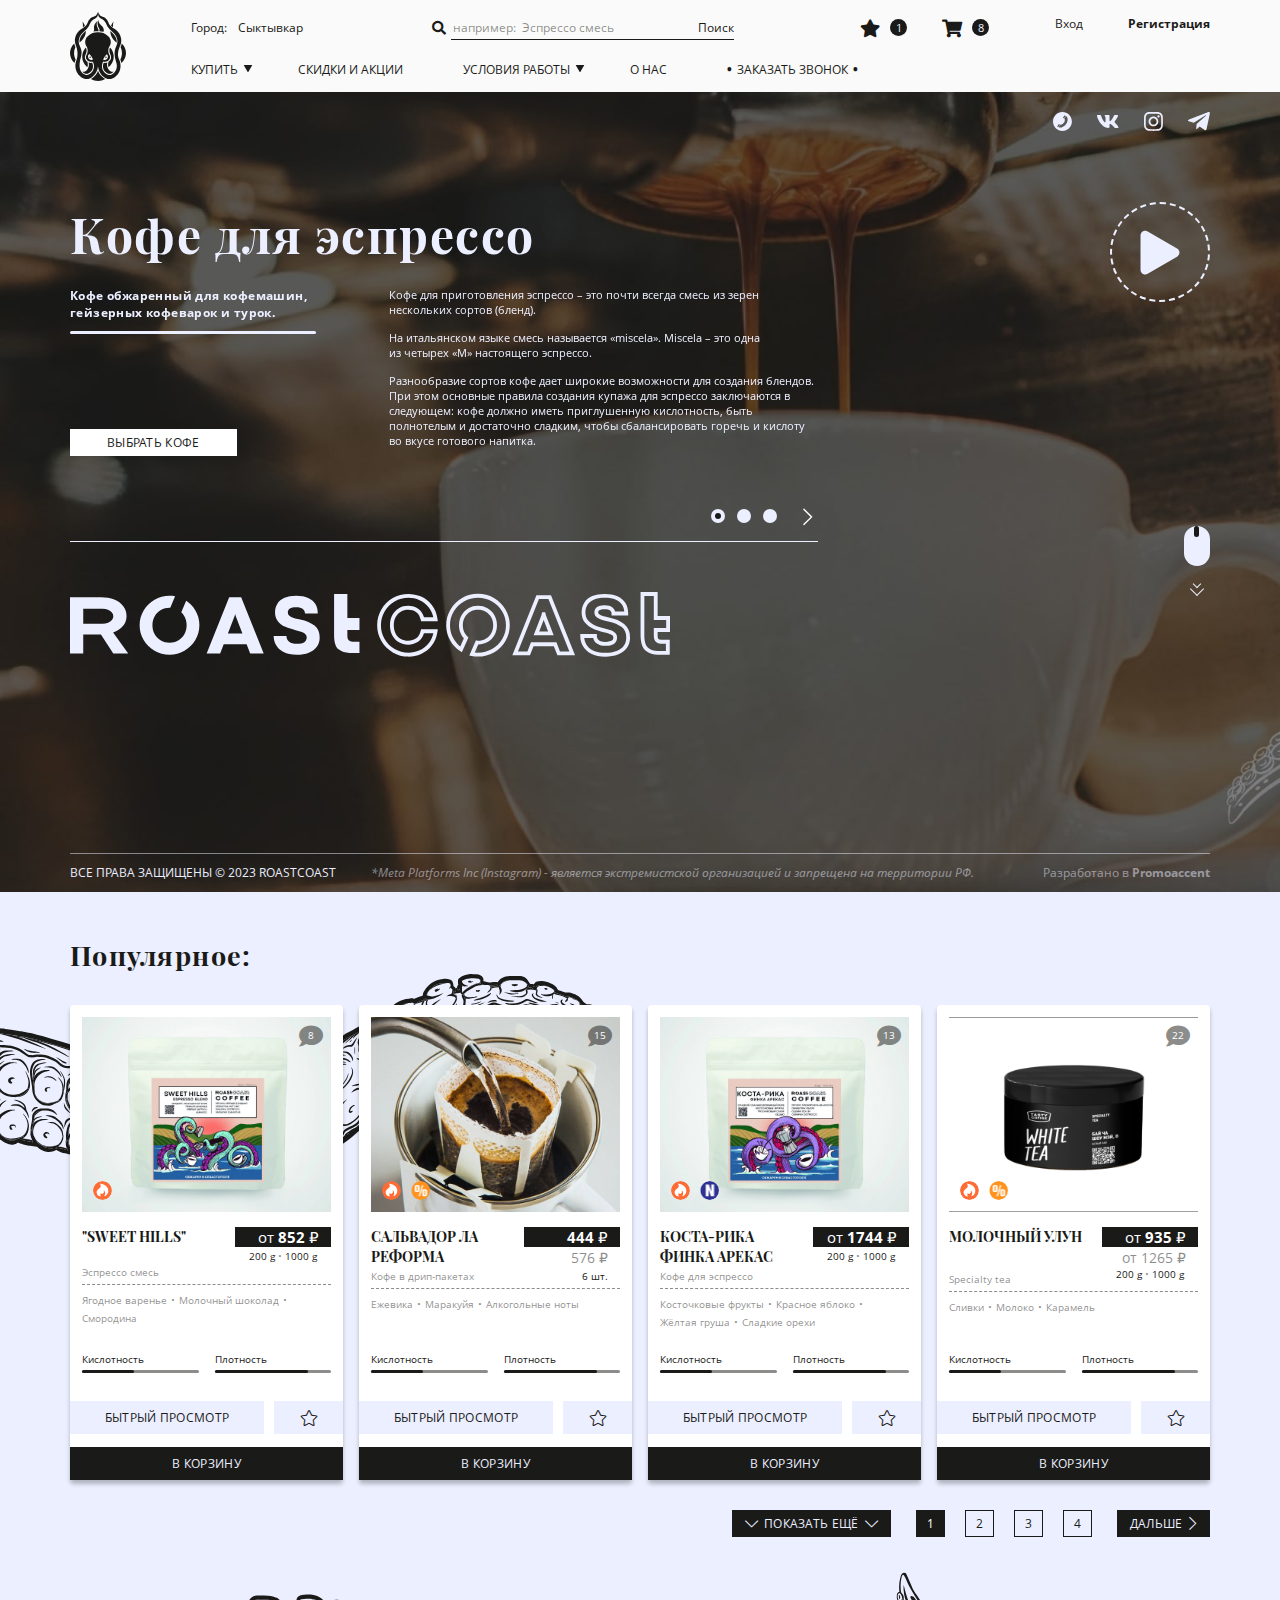
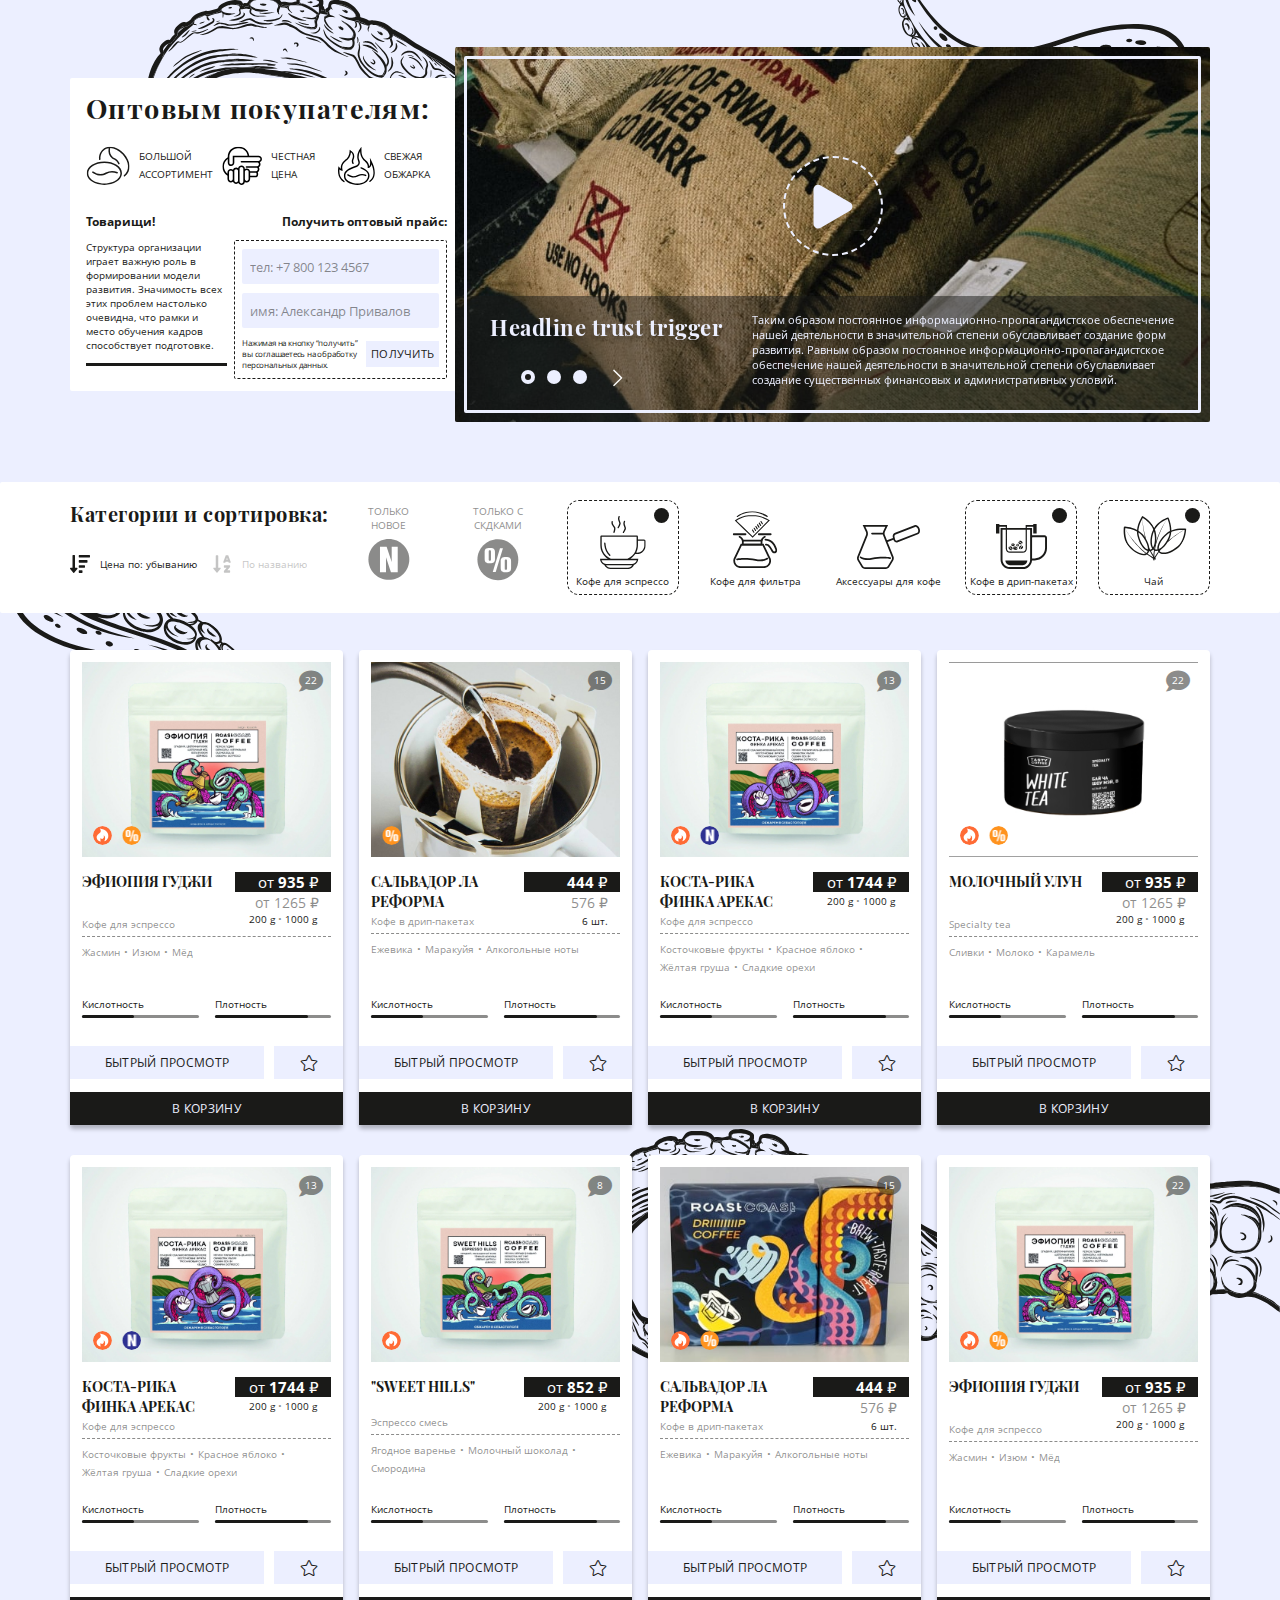
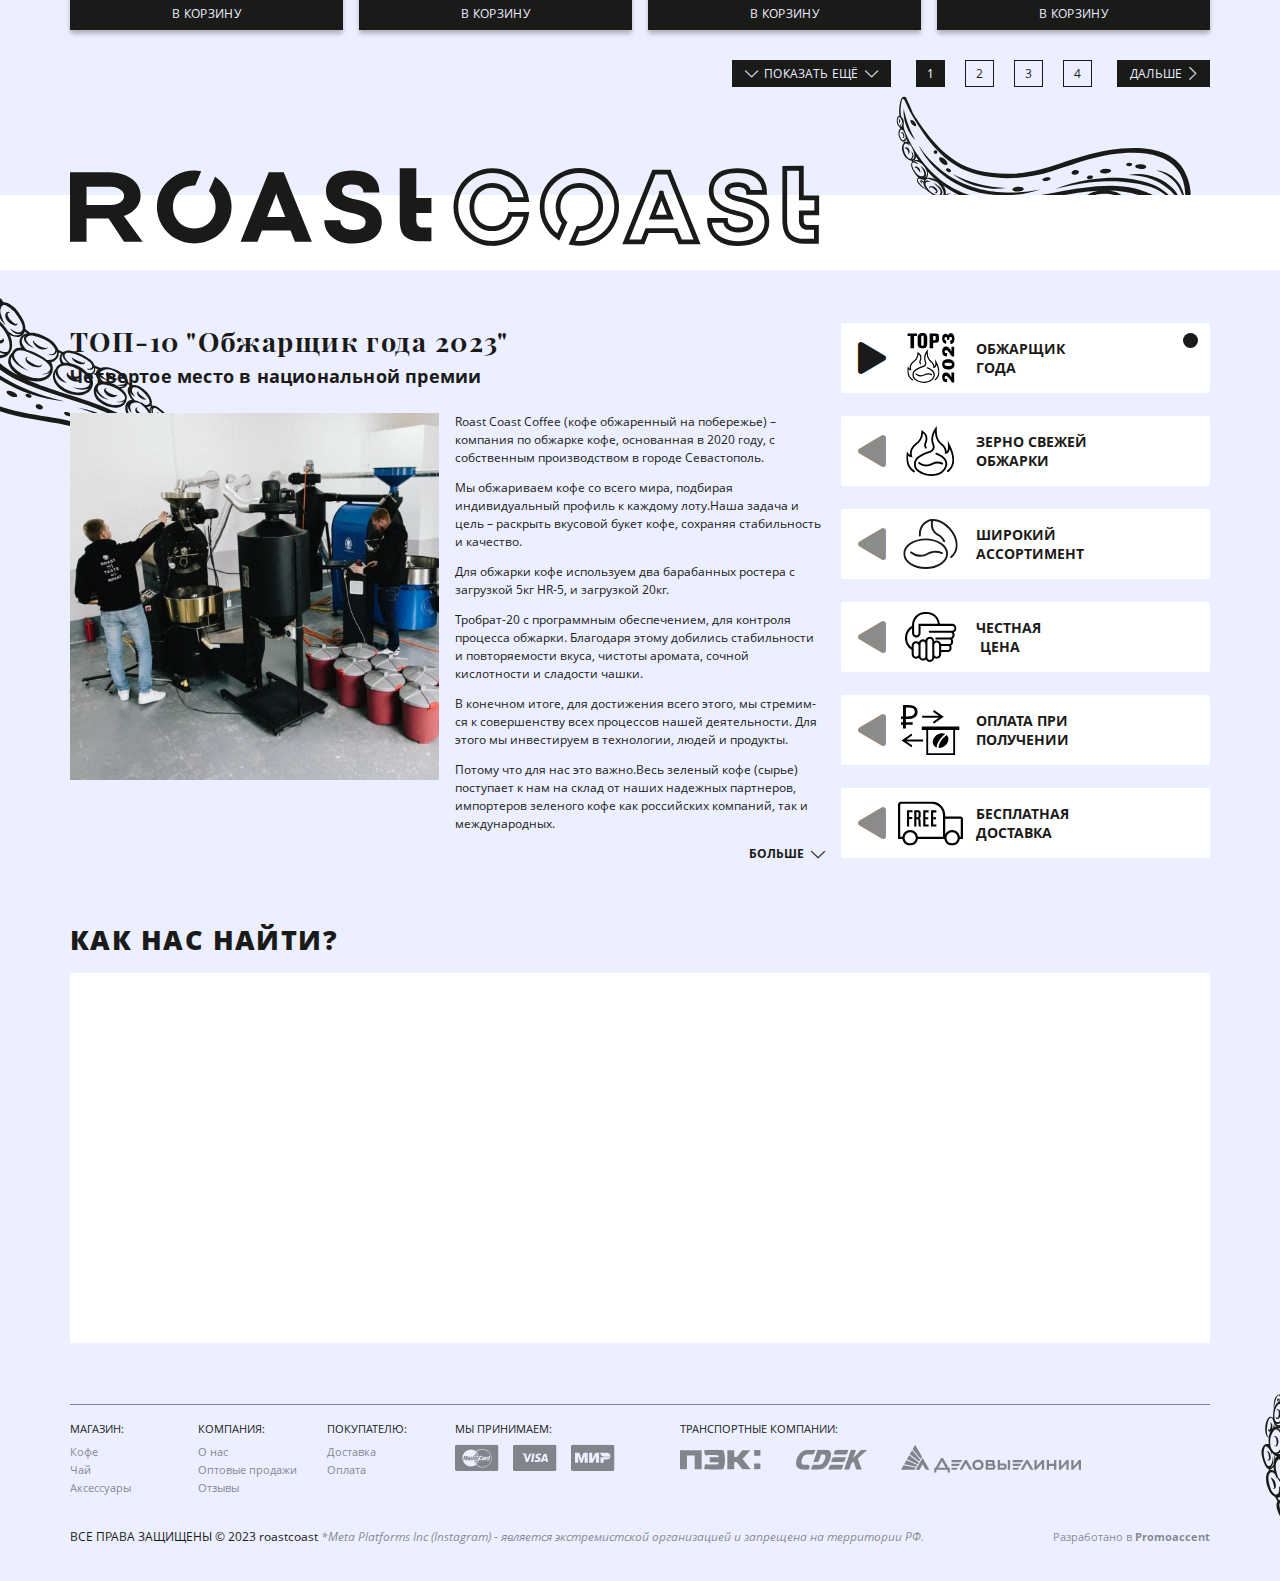
==== commit a22e0573: "Add files via upload" ====
--- a/index.html
+++ b/index.html
@@ -139,7 +139,7 @@
 									</div>
 								</div>
 								<div class="billbord-button">
-									<a href="#" class="btn-main btn-main_page"><span>В КОРЗИНУ</span></a>
+									<a href="#" class="btn-main btn-main_page"><span>ВЫБРАТЬ КОФЕ</span></a>
 								</div>
 							</li>
 							<li>
@@ -159,7 +159,7 @@
 									</div>
 								</div>
 								<div class="billbord-button">
-									<a href="#" class="btn-main btn-main_page"><span>В КОРЗИНУ</span></a>
+									<a href="#" class="btn-main btn-main_page"><span>ВЫБРАТЬ КОФЕ</span></a>
 								</div>
 							</li>
 							<li>
@@ -179,7 +179,7 @@
 									</div>
 								</div>
 								<div class="billbord-button">
-									<a href="#" class="btn-main btn-main_page"><span>В КОРЗИНУ</span></a>
+									<a href="#" class="btn-main btn-main_page"><span>ВЫБРАТЬ КОФЕ</span></a>
 								</div>
 							</li>
 						</ul>
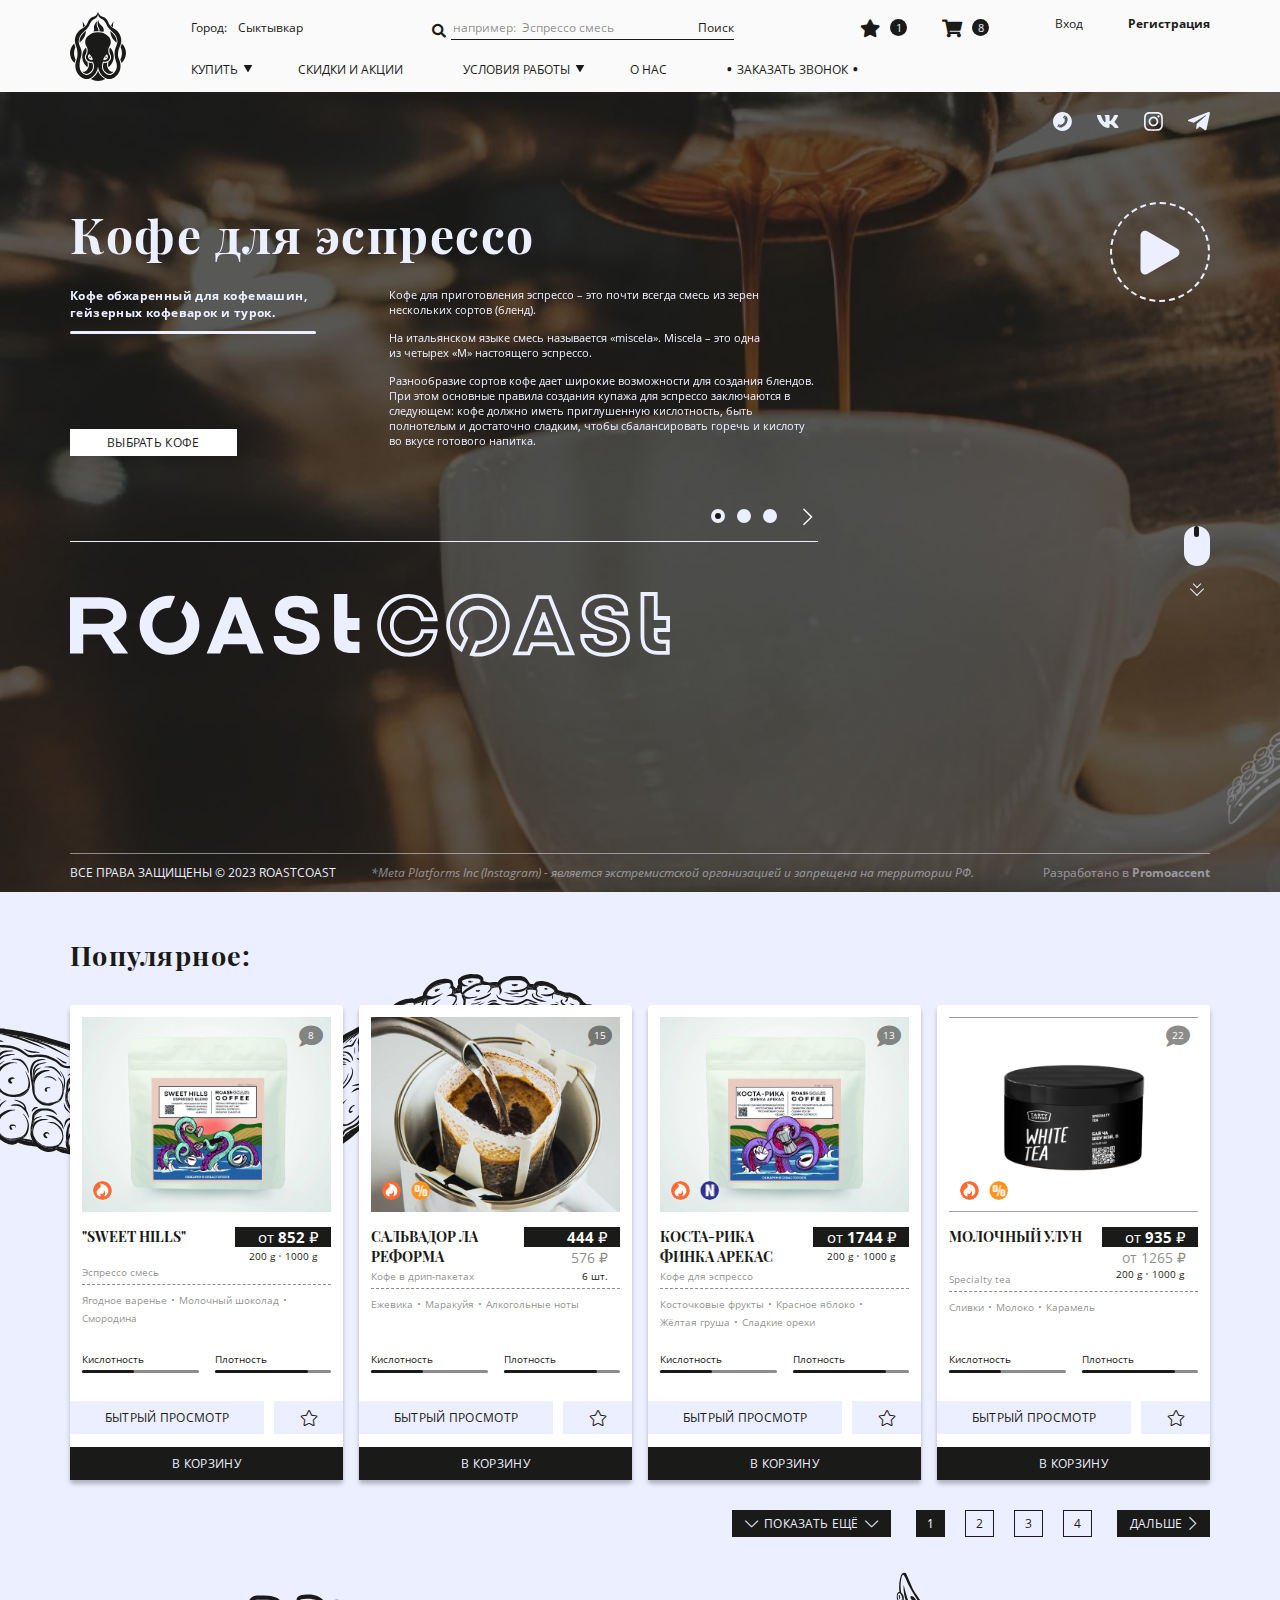
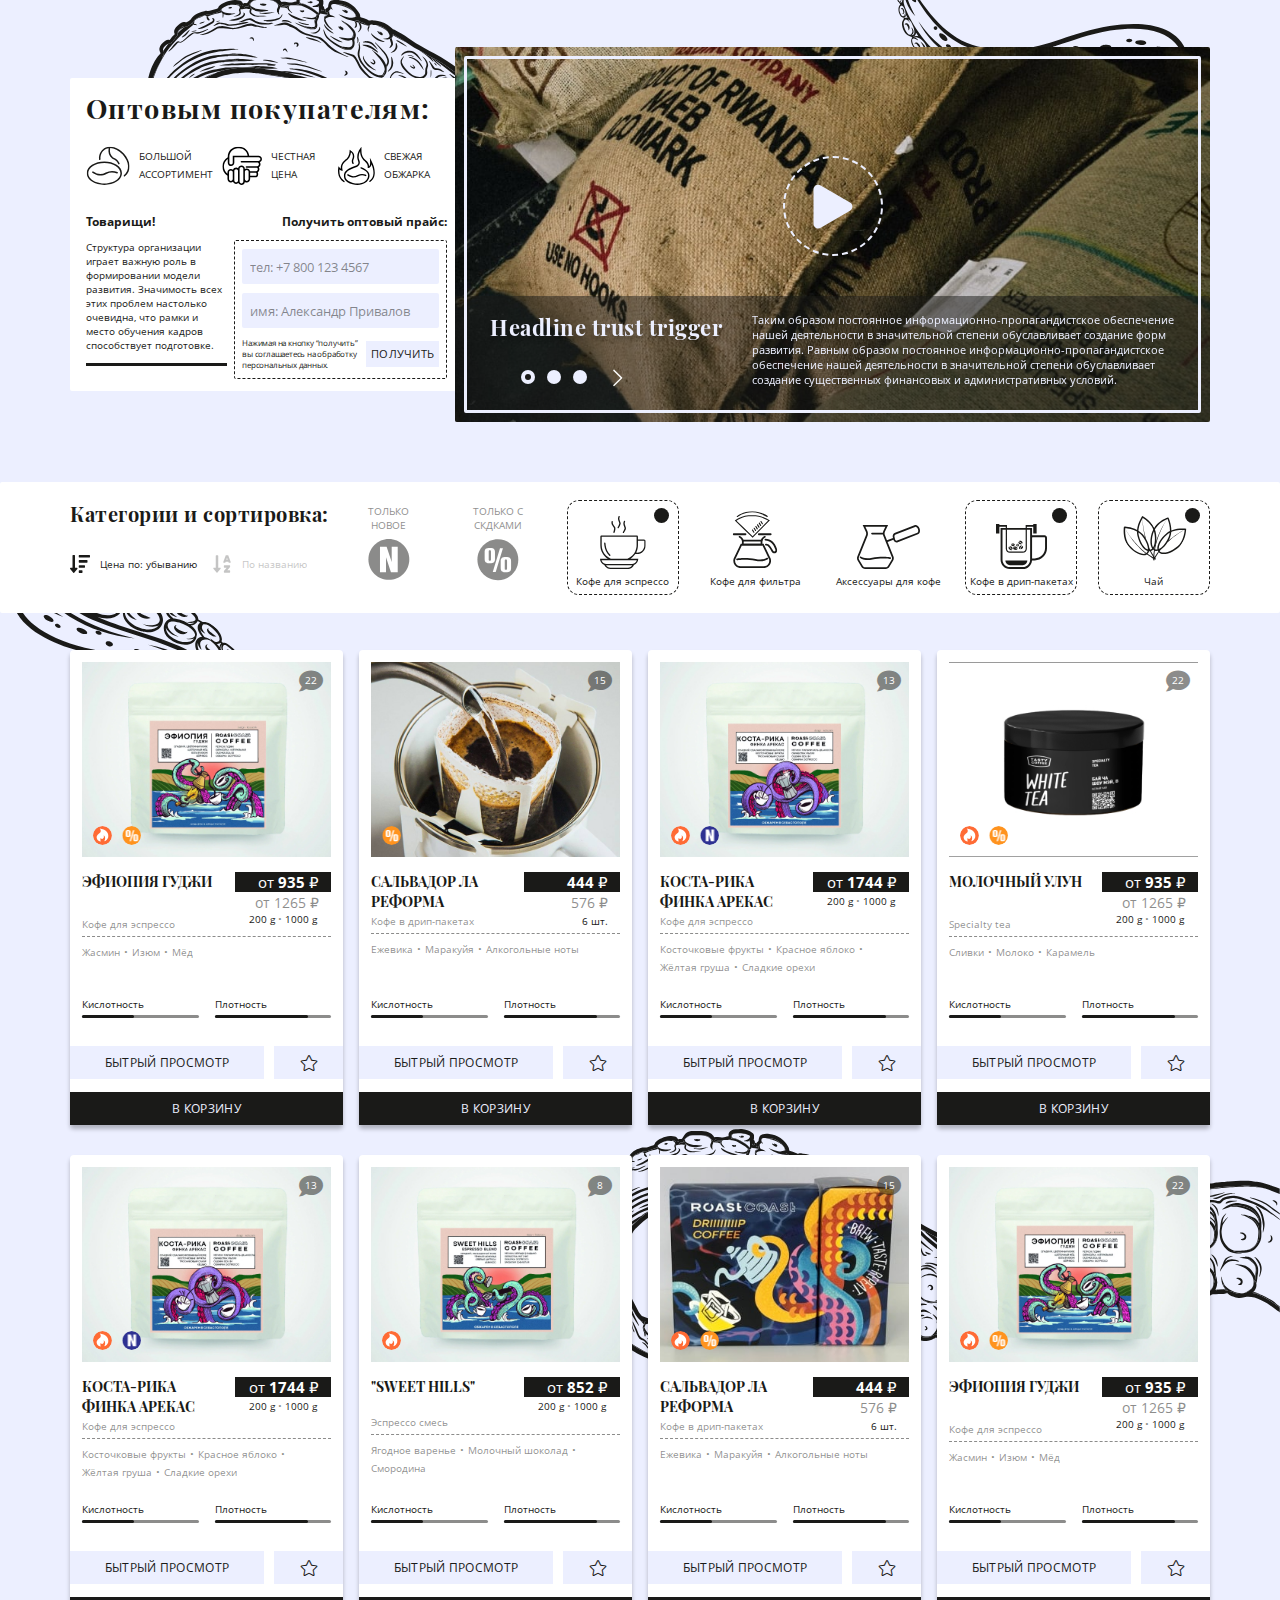
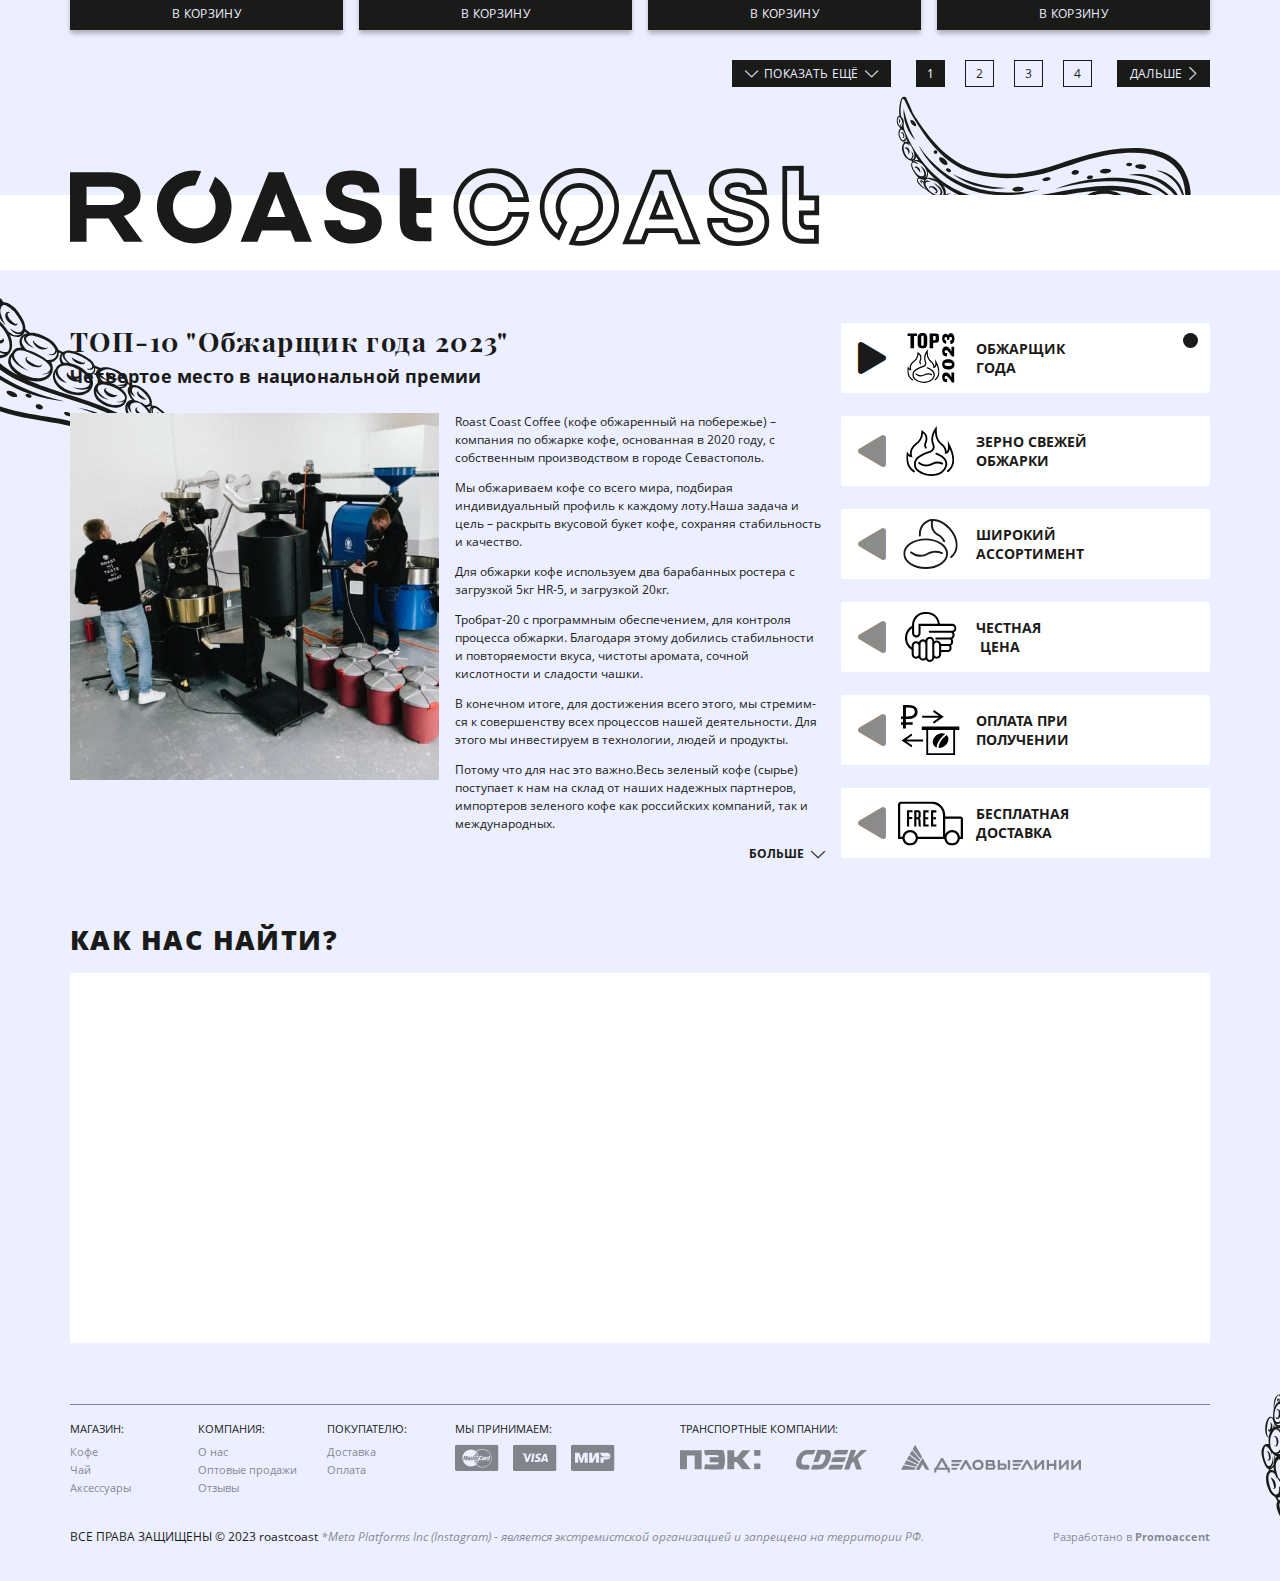
==== commit 5ac7c82b: "Add files via upload" ====
--- a/index.html
+++ b/index.html
@@ -15,12 +15,15 @@
 	<link rel="stylesheet" href="libs/bootstrap/bootstrap-grid.css" />
 	<link rel="stylesheet" href="libs/fontawesome-free-5.12.0-web/css/all.min.css" />
 	<link rel="stylesheet" href="libs/fancybox/jquery.fancybox.css" />
+	<link rel="stylesheet" href="libs/swiper/css/scrollbar.css">
+	<link rel="stylesheet" href="libs/swiper/css/style.css">
+	<link rel="stylesheet" href="libs/swiper/css/swiper-bundle.min.css">
 	<link rel="stylesheet" href="libs/slick-1.5.9/slick/slick.css" />
 	<link rel="stylesheet" href="libs/slick-1.5.9/slick/slick-theme.css" />
 	<link rel="stylesheet" href="libs/modal-video/modal-video.css" />
 	<link rel="stylesheet" href="css/fonts.css" />
-	<link rel="stylesheet" href="css/main.css?ver=1.3" />
-	<link rel="stylesheet" href="css/media.css?ver=1.3" />
+	<link rel="stylesheet" href="css/main.css?ver=1.11" />
+	<link rel="stylesheet" href="css/media.css?ver=1.11" />
 </head>
 <body>
 
@@ -1872,10 +1875,11 @@
 <script src="libs/fancybox/jquery.fancybox.pack.js"></script>
 <script src="libs/slick-1.5.9/slick/slick.min.js"></script>
 <script src="libs/scroll2id/PageScroll2id.min.js"></script>
+<script src="libs/swiper/js/swiper-bundle.min.js"></script>
 <script src="libs/mask/jquery.maskedinput.js"></script>
 <script src="libs/modal-video/jquery-modal-video.min.js"></script>
 <script src="libs/jQueryFormStyler-master/jquery.formstyler.min.js"></script>
-<script src="js/common.js?ver=1.3"></script>
+<script src="js/common.js?ver=1.11"></script>
 <script src="https://api-maps.yandex.ru/2.1/?lang=ru_RU"></script>
 <script>
 	$(document).ready(function() {
--- a/libs/swiper/css/scrollbar.css
+++ b/libs/swiper/css/scrollbar.css
@@ -0,0 +1,38 @@
+/* Scrollbar */
+.swiper-scrollbar {
+  border-radius: 10px;
+  position: relative;
+  -ms-touch-action: none;
+  background: rgba(0, 0, 0, 0.1);
+  .swiper-container-horizontal > & {
+    position: absolute;
+    left: 1%;
+    bottom: 3px;
+    z-index: 50;
+    height: 5px;
+    width: 98%;
+  }
+  .swiper-container-vertical > & {
+    position: absolute;
+    right: 3px;
+    top: 1%;
+    z-index: 50;
+    width: 5px;
+    height: 98%;
+  }
+}
+.swiper-scrollbar-drag {
+  height: 100%;
+  width: 100%;
+  position: relative;
+  background: rgba(0, 0, 0, 0.5);
+  border-radius: 10px;
+  left: 0;
+  top: 0;
+}
+.swiper-scrollbar-cursor-drag {
+  cursor: move;
+}
+.swiper-scrollbar-lock {
+  display: none;
+}
--- a/libs/swiper/css/style.css
+++ b/libs/swiper/css/style.css
@@ -0,0 +1,544 @@
+/**
+ * Swiper 6.7.0
+ * Most modern mobile touch slider and framework with hardware accelerated transitions
+ * https://swiperjs.com
+ *
+ * Copyright 2014-2021 Vladimir Kharlampidi
+ *
+ * Released under the MIT License
+ *
+ * Released on: May 31, 2021
+ */
+
+ @font-face {
+    font-family: 'swiper-icons';
+    src: url('data:application/font-woff;charset=utf-8;base64, [base64]//wADZ2x5ZgAAAywAAADMAAAD2MHtryVoZWFkAAABbAAAADAAAAA2E2+eoWhoZWEAAAGcAAAAHwAAACQC9gDzaG10eAAAAigAAAAZAAAArgJkABFsb2NhAAAC0AAAAFoAAABaFQAUGG1heHAAAAG8AAAAHwAAACAAcABAbmFtZQAAA/gAAAE5AAACXvFdBwlwb3N0AAAFNAAAAGIAAACE5s74hXjaY2BkYGAAYpf5Hu/j+W2+MnAzMYDAzaX6QjD6/4//Bxj5GA8AuRwMYGkAPywL13jaY2BkYGA88P8Agx4j+/8fQDYfA1AEBWgDAIB2BOoAeNpjYGRgYNBh4GdgYgABEMnIABJzYNADCQAACWgAsQB42mNgYfzCOIGBlYGB0YcxjYGBwR1Kf2WQZGhhYGBiYGVmgAFGBiQQkOaawtDAoMBQxXjg/wEGPcYDDA4wNUA2CCgwsAAAO4EL6gAAeNpj2M0gyAACqxgGNWBkZ2D4/wMA+xkDdgAAAHjaY2BgYGaAYBkGRgYQiAHyGMF8FgYHIM3DwMHABGQrMOgyWDLEM1T9/w8UBfEMgLzE////P/5//f/V/xv+r4eaAAeMbAxwIUYmIMHEgKYAYjUcsDAwsLKxc3BycfPw8jEQA/[base64]/uznmfPFBNODM2K7MTQ45YEAZqGP81AmGGcF3iPqOop0r1SPTaTbVkfUe4HXj97wYE+yNwWYxwWu4v1ugWHgo3S1XdZEVqWM7ET0cfnLGxWfkgR42o2PvWrDMBSFj/IHLaF0zKjRgdiVMwScNRAoWUoH78Y2icB/yIY09An6AH2Bdu/UB+yxopYshQiEvnvu0dURgDt8QeC8PDw7Fpji3fEA4z/PEJ6YOB5hKh4dj3EvXhxPqH/SKUY3rJ7srZ4FZnh1PMAtPhwP6fl2PMJMPDgeQ4rY8YT6Gzao0eAEA409DuggmTnFnOcSCiEiLMgxCiTI6Cq5DZUd3Qmp10vO0LaLTd2cjN4fOumlc7lUYbSQcZFkutRG7g6JKZKy0RmdLY680CDnEJ+UMkpFFe1RN7nxdVpXrC4aTtnaurOnYercZg2YVmLN/d/gczfEimrE/fs/bOuq29Zmn8tloORaXgZgGa78yO9/cnXm2BpaGvq25Dv9S4E9+5SIc9PqupJKhYFSSl47+Qcr1mYNAAAAeNptw0cKwkAAAMDZJA8Q7OUJvkLsPfZ6zFVERPy8qHh2YER+3i/BP83vIBLLySsoKimrqKqpa2hp6+jq6RsYGhmbmJqZSy0sraxtbO3sHRydnEMU4uR6yx7JJXveP7WrDycAAAAAAAH//wACeNpjYGRgYOABYhkgZgJCZgZNBkYGLQZtIJsFLMYAAAw3ALgAeNolizEKgDAQBCchRbC2sFER0YD6qVQiBCv/H9ezGI6Z5XBAw8CBK/m5iQQVauVbXLnOrMZv2oLdKFa8Pjuru2hJzGabmOSLzNMzvutpB3N42mNgZGBg4GKQYzBhYMxJLMlj4GBgAYow/P/PAJJhLM6sSoWKfWCAAwDAjgbRAAB42mNgYGBkAIIbCZo5IPrmUn0hGA0AO8EFTQAA') format('woff');
+    font-weight: 400;
+    font-style: normal;
+  }
+  :root {
+    --swiper-theme-color: #007aff;
+  }
+  .swiper-container {
+    margin-left: auto;
+    margin-right: auto;
+    position: relative;
+    overflow: hidden;
+    list-style: none;
+    padding: 0;
+    /* Fix of Webkit flickering */
+    z-index: 1;
+  }
+  .swiper-container-vertical > .swiper-wrapper {
+    flex-direction: column;
+  }
+  .swiper-wrapper {
+    position: relative;
+    width: 100%;
+    height: 100%;
+    z-index: 1;
+    display: flex;
+    transition-property: transform;
+    box-sizing: content-box;
+  }
+  .swiper-container-android .swiper-slide,
+  .swiper-wrapper {
+    transform: translate3d(0px, 0, 0);
+  }
+  .swiper-container-multirow > .swiper-wrapper {
+    flex-wrap: wrap;
+  }
+  .swiper-container-multirow-column > .swiper-wrapper {
+    flex-wrap: wrap;
+    flex-direction: column;
+  }
+  .swiper-container-free-mode > .swiper-wrapper {
+    transition-timing-function: ease-out;
+    margin: 0 auto;
+  }
+  .swiper-container-pointer-events {
+    touch-action: pan-y;
+  }
+  .swiper-container-pointer-events.swiper-container-vertical {
+    touch-action: pan-x;
+  }
+  .swiper-slide {
+    flex-shrink: 0;
+    width: 100%;
+    height: 100%;
+    position: relative;
+    transition-property: transform;
+  }
+  .swiper-slide-invisible-blank {
+    visibility: hidden;
+  }
+  /* Auto Height */
+  .swiper-container-autoheight,
+  .swiper-container-autoheight .swiper-slide {
+    height: auto;
+  }
+  .swiper-container-autoheight .swiper-wrapper {
+    align-items: flex-start;
+    transition-property: transform, height;
+  }
+  /* 3D Effects */
+  .swiper-container-3d {
+    perspective: 1200px;
+  }
+  .swiper-container-3d .swiper-wrapper,
+  .swiper-container-3d .swiper-slide,
+  .swiper-container-3d .swiper-slide-shadow-left,
+  .swiper-container-3d .swiper-slide-shadow-right,
+  .swiper-container-3d .swiper-slide-shadow-top,
+  .swiper-container-3d .swiper-slide-shadow-bottom,
+  .swiper-container-3d .swiper-cube-shadow {
+    transform-style: preserve-3d;
+  }
+  .swiper-container-3d .swiper-slide-shadow-left,
+  .swiper-container-3d .swiper-slide-shadow-right,
+  .swiper-container-3d .swiper-slide-shadow-top,
+  .swiper-container-3d .swiper-slide-shadow-bottom {
+    position: absolute;
+    left: 0;
+    top: 0;
+    width: 100%;
+    height: 100%;
+    pointer-events: none;
+    z-index: 10;
+  }
+  .swiper-container-3d .swiper-slide-shadow-left {
+    background-image: linear-gradient(to left, rgba(0, 0, 0, 0.5), rgba(0, 0, 0, 0));
+  }
+  .swiper-container-3d .swiper-slide-shadow-right {
+    background-image: linear-gradient(to right, rgba(0, 0, 0, 0.5), rgba(0, 0, 0, 0));
+  }
+  .swiper-container-3d .swiper-slide-shadow-top {
+    background-image: linear-gradient(to top, rgba(0, 0, 0, 0.5), rgba(0, 0, 0, 0));
+  }
+  .swiper-container-3d .swiper-slide-shadow-bottom {
+    background-image: linear-gradient(to bottom, rgba(0, 0, 0, 0.5), rgba(0, 0, 0, 0));
+  }
+  /* CSS Mode */
+  .swiper-container-css-mode > .swiper-wrapper {
+    overflow: auto;
+    scrollbar-width: none;
+    /* For Firefox */
+    -ms-overflow-style: none;
+    /* For Internet Explorer and Edge */
+  }
+  .swiper-container-css-mode > .swiper-wrapper::-webkit-scrollbar {
+    display: none;
+  }
+  .swiper-container-css-mode > .swiper-wrapper > .swiper-slide {
+    scroll-snap-align: start start;
+  }
+  .swiper-container-horizontal.swiper-container-css-mode > .swiper-wrapper {
+    scroll-snap-type: x mandatory;
+  }
+  .swiper-container-vertical.swiper-container-css-mode > .swiper-wrapper {
+    scroll-snap-type: y mandatory;
+  }
+  :root {
+    --swiper-navigation-size: 44px;
+    /*
+    --swiper-navigation-color: var(--swiper-theme-color);
+    */
+  }
+  .swiper-button-prev,
+  .swiper-button-next {
+    position: absolute;
+    top: 50%;
+    width: calc(var(--swiper-navigation-size) / 44 * 27);
+    height: var(--swiper-navigation-size);
+    margin-top: calc(0px - (var(--swiper-navigation-size) / 2));
+    z-index: 10;
+    cursor: pointer;
+    display: flex;
+    align-items: center;
+    justify-content: center;
+    color: var(--swiper-navigation-color, var(--swiper-theme-color));
+  }
+  .swiper-button-prev.swiper-button-disabled,
+  .swiper-button-next.swiper-button-disabled {
+    opacity: 0.35;
+    cursor: auto;
+    pointer-events: none;
+  }
+  .swiper-button-prev:after,
+  .swiper-button-next:after {
+    font-family: swiper-icons;
+    font-size: var(--swiper-navigation-size);
+    text-transform: none !important;
+    letter-spacing: 0;
+    text-transform: none;
+    font-variant: initial;
+    line-height: 1;
+  }
+  .swiper-button-prev,
+  .swiper-container-rtl .swiper-button-next {
+    left: 10px;
+    right: auto;
+  }
+  .swiper-button-prev:after,
+  .swiper-container-rtl .swiper-button-next:after {
+    content: 'prev';
+  }
+  .swiper-button-next,
+  .swiper-container-rtl .swiper-button-prev {
+    right: 10px;
+    left: auto;
+  }
+  .swiper-button-next:after,
+  .swiper-container-rtl .swiper-button-prev:after {
+    content: 'next';
+  }
+  .swiper-button-prev.swiper-button-white,
+  .swiper-button-next.swiper-button-white {
+    --swiper-navigation-color: #ffffff;
+  }
+  .swiper-button-prev.swiper-button-black,
+  .swiper-button-next.swiper-button-black {
+    --swiper-navigation-color: #000000;
+  }
+  .swiper-button-lock {
+    display: none;
+  }
+  :root {
+    /*
+    --swiper-pagination-color: var(--swiper-theme-color);
+    */
+  }
+  .swiper-pagination {
+    position: absolute;
+    text-align: center;
+    transition: 300ms opacity;
+    transform: translate3d(0, 0, 0);
+    z-index: 10;
+  }
+  .swiper-pagination.swiper-pagination-hidden {
+    opacity: 0;
+  }
+  /* Common Styles */
+  .swiper-pagination-fraction,
+  .swiper-pagination-custom,
+  .swiper-container-horizontal > .swiper-pagination-bullets {
+    bottom: 10px;
+    left: 0;
+    width: 100%;
+  }
+  /* Bullets */
+  .swiper-pagination-bullets-dynamic {
+    overflow: hidden;
+    font-size: 0;
+  }
+  .swiper-pagination-bullets-dynamic .swiper-pagination-bullet {
+    transform: scale(0.33);
+    position: relative;
+  }
+  .swiper-pagination-bullets-dynamic .swiper-pagination-bullet-active {
+    transform: scale(1);
+  }
+  .swiper-pagination-bullets-dynamic .swiper-pagination-bullet-active-main {
+    transform: scale(1);
+  }
+  .swiper-pagination-bullets-dynamic .swiper-pagination-bullet-active-prev {
+    transform: scale(0.66);
+  }
+  .swiper-pagination-bullets-dynamic .swiper-pagination-bullet-active-prev-prev {
+    transform: scale(0.33);
+  }
+  .swiper-pagination-bullets-dynamic .swiper-pagination-bullet-active-next {
+    transform: scale(0.66);
+  }
+  .swiper-pagination-bullets-dynamic .swiper-pagination-bullet-active-next-next {
+    transform: scale(0.33);
+  }
+  .swiper-pagination-bullet {
+    width: 8px;
+    height: 8px;
+    display: inline-block;
+    border-radius: 50%;
+    background: #000;
+    opacity: 0.2;
+  }
+  button.swiper-pagination-bullet {
+    border: none;
+    margin: 0;
+    padding: 0;
+    box-shadow: none;
+    -webkit-appearance: none;
+            appearance: none;
+  }
+  .swiper-pagination-clickable .swiper-pagination-bullet {
+    cursor: pointer;
+  }
+  .swiper-pagination-bullet-active {
+    opacity: 1;
+    background: var(--swiper-pagination-color, var(--swiper-theme-color));
+  }
+  .swiper-container-vertical > .swiper-pagination-bullets {
+    right: 10px;
+    top: 50%;
+    transform: translate3d(0px, -50%, 0);
+  }
+  .swiper-container-vertical > .swiper-pagination-bullets .swiper-pagination-bullet {
+    margin: 6px 0;
+    display: block;
+  }
+  .swiper-container-vertical > .swiper-pagination-bullets.swiper-pagination-bullets-dynamic {
+    top: 50%;
+    transform: translateY(-50%);
+    width: 8px;
+  }
+  .swiper-container-vertical > .swiper-pagination-bullets.swiper-pagination-bullets-dynamic .swiper-pagination-bullet {
+    display: inline-block;
+    transition: 200ms transform, 200ms top;
+  }
+  .swiper-container-horizontal > .swiper-pagination-bullets .swiper-pagination-bullet {
+    margin: 0 4px;
+  }
+  .swiper-container-horizontal > .swiper-pagination-bullets.swiper-pagination-bullets-dynamic {
+    left: 50%;
+    transform: translateX(-50%);
+    white-space: nowrap;
+  }
+  .swiper-container-horizontal > .swiper-pagination-bullets.swiper-pagination-bullets-dynamic .swiper-pagination-bullet {
+    transition: 200ms transform, 200ms left;
+  }
+  .swiper-container-horizontal.swiper-container-rtl > .swiper-pagination-bullets-dynamic .swiper-pagination-bullet {
+    transition: 200ms transform, 200ms right;
+  }
+  /* Progress */
+  .swiper-pagination-progressbar {
+    background: rgba(0, 0, 0, 0.25);
+    position: absolute;
+  }
+  .swiper-pagination-progressbar .swiper-pagination-progressbar-fill {
+    background: var(--swiper-pagination-color, var(--swiper-theme-color));
+    position: absolute;
+    left: 0;
+    top: 0;
+    width: 100%;
+    height: 100%;
+    transform: scale(0);
+    transform-origin: left top;
+  }
+  .swiper-container-rtl .swiper-pagination-progressbar .swiper-pagination-progressbar-fill {
+    transform-origin: right top;
+  }
+  .swiper-container-horizontal > .swiper-pagination-progressbar,
+  .swiper-container-vertical > .swiper-pagination-progressbar.swiper-pagination-progressbar-opposite {
+    width: 100%;
+    height: 4px;
+    left: 0;
+    top: 0;
+  }
+  .swiper-container-vertical > .swiper-pagination-progressbar,
+  .swiper-container-horizontal > .swiper-pagination-progressbar.swiper-pagination-progressbar-opposite {
+    width: 4px;
+    height: 100%;
+    left: 0;
+    top: 0;
+  }
+  .swiper-pagination-white {
+    --swiper-pagination-color: #ffffff;
+  }
+  .swiper-pagination-black {
+    --swiper-pagination-color: #000000;
+  }
+  .swiper-pagination-lock {
+    display: none;
+  }
+  /* Scrollbar */
+  .swiper-scrollbar {
+    border-radius: 10px;
+    position: relative;
+    -ms-touch-action: none;
+    background: rgba(0, 0, 0, 0.1);
+  }
+  .swiper-container-horizontal > .swiper-scrollbar {
+    position: absolute;
+    left: 1%;
+    bottom: 3px;
+    z-index: 50;
+    height: 5px;
+    width: 98%;
+  }
+  .swiper-container-vertical > .swiper-scrollbar {
+    position: absolute;
+    right: 3px;
+    top: 1%;
+    z-index: 50;
+    width: 5px;
+    height: 98%;
+  }
+  .swiper-scrollbar-drag {
+    height: 100%;
+    width: 100%;
+    position: relative;
+    background: rgba(0, 0, 0, 0.5);
+    border-radius: 10px;
+    left: 0;
+    top: 0;
+  }
+  .swiper-scrollbar-cursor-drag {
+    cursor: move;
+  }
+  .swiper-scrollbar-lock {
+    display: none;
+  }
+  .swiper-zoom-container {
+    width: 100%;
+    height: 100%;
+    display: flex;
+    justify-content: center;
+    align-items: center;
+    text-align: center;
+  }
+  .swiper-zoom-container > img,
+  .swiper-zoom-container > svg,
+  .swiper-zoom-container > canvas {
+    max-width: 100%;
+    max-height: 100%;
+    object-fit: contain;
+  }
+  .swiper-slide-zoomed {
+    cursor: move;
+  }
+  /* Preloader */
+  :root {
+    /*
+    --swiper-preloader-color: var(--swiper-theme-color);
+    */
+  }
+  .swiper-lazy-preloader {
+    width: 42px;
+    height: 42px;
+    position: absolute;
+    left: 50%;
+    top: 50%;
+    margin-left: -21px;
+    margin-top: -21px;
+    z-index: 10;
+    transform-origin: 50%;
+    animation: swiper-preloader-spin 1s infinite linear;
+    box-sizing: border-box;
+    border: 4px solid var(--swiper-preloader-color, var(--swiper-theme-color));
+    border-radius: 50%;
+    border-top-color: transparent;
+  }
+  .swiper-lazy-preloader-white {
+    --swiper-preloader-color: #fff;
+  }
+  .swiper-lazy-preloader-black {
+    --swiper-preloader-color: #000;
+  }
+  @keyframes swiper-preloader-spin {
+    100% {
+      transform: rotate(360deg);
+    }
+  }
+  /* a11y */
+  .swiper-container .swiper-notification {
+    position: absolute;
+    left: 0;
+    top: 0;
+    pointer-events: none;
+    opacity: 0;
+    z-index: -1000;
+  }
+  .swiper-container-fade.swiper-container-free-mode .swiper-slide {
+    transition-timing-function: ease-out;
+  }
+  .swiper-container-fade .swiper-slide {
+    pointer-events: none;
+    transition-property: opacity;
+  }
+  .swiper-container-fade .swiper-slide .swiper-slide {
+    pointer-events: none;
+  }
+  .swiper-container-fade .swiper-slide-active,
+  .swiper-container-fade .swiper-slide-active .swiper-slide-active {
+    pointer-events: auto;
+  }
+  .swiper-container-cube {
+    overflow: visible;
+  }
+  .swiper-container-cube .swiper-slide {
+    pointer-events: none;
+    -webkit-backface-visibility: hidden;
+            backface-visibility: hidden;
+    z-index: 1;
+    visibility: hidden;
+    transform-origin: 0 0;
+    width: 100%;
+    height: 100%;
+  }
+  .swiper-container-cube .swiper-slide .swiper-slide {
+    pointer-events: none;
+  }
+  .swiper-container-cube.swiper-container-rtl .swiper-slide {
+    transform-origin: 100% 0;
+  }
+  .swiper-container-cube .swiper-slide-active,
+  .swiper-container-cube .swiper-slide-active .swiper-slide-active {
+    pointer-events: auto;
+  }
+  .swiper-container-cube .swiper-slide-active,
+  .swiper-container-cube .swiper-slide-next,
+  .swiper-container-cube .swiper-slide-prev,
+  .swiper-container-cube .swiper-slide-next + .swiper-slide {
+    pointer-events: auto;
+    visibility: visible;
+  }
+  .swiper-container-cube .swiper-slide-shadow-top,
+  .swiper-container-cube .swiper-slide-shadow-bottom,
+  .swiper-container-cube .swiper-slide-shadow-left,
+  .swiper-container-cube .swiper-slide-shadow-right {
+    z-index: 0;
+    -webkit-backface-visibility: hidden;
+            backface-visibility: hidden;
+  }
+  .swiper-container-cube .swiper-cube-shadow {
+    position: absolute;
+    left: 0;
+    bottom: 0px;
+    width: 100%;
+    height: 100%;
+    opacity: 0.6;
+    z-index: 0;
+  }
+  .swiper-container-cube .swiper-cube-shadow:before {
+    content: '';
+    background: #000;
+    position: absolute;
+    left: 0;
+    top: 0;
+    bottom: 0;
+    right: 0;
+    filter: blur(50px);
+  }
+  .swiper-container-flip {
+    overflow: visible;
+  }
+  .swiper-container-flip .swiper-slide {
+    pointer-events: none;
+    -webkit-backface-visibility: hidden;
+            backface-visibility: hidden;
+    z-index: 1;
+  }
+  .swiper-container-flip .swiper-slide .swiper-slide {
+    pointer-events: none;
+  }
+  .swiper-container-flip .swiper-slide-active,
+  .swiper-container-flip .swiper-slide-active .swiper-slide-active {
+    pointer-events: auto;
+  }
+  .swiper-container-flip .swiper-slide-shadow-top,
+  .swiper-container-flip .swiper-slide-shadow-bottom,
+  .swiper-container-flip .swiper-slide-shadow-left,
+  .swiper-container-flip .swiper-slide-shadow-right {
+    z-index: 0;
+    -webkit-backface-visibility: hidden;
+            backface-visibility: hidden;
+  }--- a/css/main.css
+++ b/css/main.css
@@ -543,7 +543,7 @@
 	display: flex;
 	align-items: center;
 	justify-content: center;
-	top: 0;
+	top: 3px;
 	left: 0;
 	position: absolute;
 }
@@ -602,7 +602,7 @@
 	margin-right: 0;
 }
 .socials-header {
-	margin-top: 27px;
+	margin-top: 23px;
 	top: 100%;
 	right: 15px;
 	display: flex;
@@ -1076,6 +1076,7 @@
 .item-form {
 	margin-bottom: 9px;
 }
+.item-form textarea,
 .item-form input {
 	height: 35px;
 	padding: 0 8px;
@@ -1207,6 +1208,7 @@
 	display: flex;
 	align-items: center;
 }
+.btn-filter,
 .sorting-statuses__item,
 .sorting-main__item {
 	opacity: 0.25;
@@ -1220,6 +1222,8 @@
 .sorting-main__item:last-child {
 	margin-right: 0;
 }
+.btn-filter.active,
+.btn-filter:hover,
 .sorting-statuses__item.active,
 .sorting-statuses__item:hover,
 .sorting-main__item:hover,
@@ -1236,12 +1240,14 @@
 	display: flex;
 	justify-content: flex-end;
 }
+.btn-filter,
 .sorting-statuses__item {
 	margin-top: 6px;
 	opacity: 0.5;
 	display: block;
 	text-align: center;
 }
+.btn-filter img,
 .sorting-statuses__item img {
 	margin: 0 auto;
 	margin-top: 7px;
@@ -1754,17 +1760,17 @@
 	top: auto;
 }
 .text-card p {
-    margin-bottom: 8px;
+	margin-bottom: 8px;
 }
 .text-card {
 	line-height: 20px;
 }
 .text-card {
-	  display: -webkit-box;
-  -webkit-line-clamp: 12;
-  -webkit-box-orient: vertical;  
-  overflow: hidden;
-  text-align: justify;
+	display: -webkit-box;
+	-webkit-line-clamp: 12;
+	-webkit-box-orient: vertical;  
+	overflow: hidden;
+	text-align: justify;
 }
 .modal-card__links {
 	padding-top: 12px;
@@ -1780,17 +1786,17 @@
 	opacity: 1;
 }
 .modal-card__title {
-font-size: 18px;
-margin-bottom: 10px;
-font-family: 'Playfair Display';
-font-weight: 700;
-text-transform: uppercase;
+	font-size: 18px;
+	margin-bottom: 10px;
+	font-family: 'Playfair Display';
+	font-weight: 700;
+	text-transform: uppercase;
 }
 .modal-card__descr {
 	padding-bottom: 7px;
 	margin-bottom: 14px;
 	color: rgba(26, 26, 24, 0.50);
-border-bottom: 1px dashed rgba(26, 26, 24, 0.50);
+	border-bottom: 1px dashed rgba(26, 26, 24, 0.50);
 }
 .card-features {
 	color: rgba(26, 26, 24, 0.50);
@@ -1810,7 +1816,7 @@
 	align-items: flex-start;
 }
 .card-prices {
-    flex: initial;
+	flex: initial;
 }
 .price-old span {
 	font-size: 12px;
@@ -1853,10 +1859,10 @@
 	margin-right: 7px;
 }
 .rating-card__value {
-font-size: 17px;
-margin-bottom: 1px;
-font-weight: 700;
-line-height: 20px;
+	font-size: 17px;
+	margin-bottom: 1px;
+	font-weight: 700;
+	line-height: 20px;
 }
 .rating-descr {
 	margin-top: 4px;
@@ -1873,9 +1879,9 @@
 	line-height: 20px;
 	color: #1A1A18;
 	border-radius: 2px;
-background: #FFF;
-height: 24px;
-cursor: pointer;
+	background: #FFF;
+	height: 24px;
+	cursor: pointer;
 	display: flex;
 	align-items: center;
 }
@@ -1892,9 +1898,13 @@
 	margin: auto;
 	position: absolute;
 	cursor: pointer;
-	background-image: url(../img/arrow_menu.svg);
+	background-image: url(../img/arrow_select.svg);
 	background-repeat: no-repeat;
 	background-position: center;
+	transition: all 0.3s;
+}
+.jq-selectbox.opened .jq-selectbox__trigger {
+	transform: rotate(-90deg);
 }
 .title-select {
 	padding-bottom: 5px;
@@ -1909,8 +1919,10 @@
 	line-height: 20px;
 	width: 100%;
 	border-radius: 2px;
-background: #FFF;
-box-shadow: 2px 4px 4px 0px rgba(26, 26, 24, 0.20);
+	background: #FFF;
+	top: 100% !important;
+	bottom: auto !important;
+	box-shadow: 2px 4px 4px 0px rgba(26, 26, 24, 0.20);
 }
 .jq-selectbox__dropdown ul {
 	padding-top: 8px;
@@ -1923,10 +1935,10 @@
 	transition: all 0.3s;
 }
 .jq-selectbox__dropdown li:hover {
-background: #ECEFFF;
+	background: #ECEFFF;
 }
 .opened .jq-selectbox__select-text {
-box-shadow: 2px 4px 4px 0px rgba(26, 26, 24, 0.20);
+	box-shadow: 2px 4px 4px 0px rgba(26, 26, 24, 0.20);
 }
 .total-card__title {
 	margin-bottom: 2px;
@@ -1966,11 +1978,11 @@
 }
 .btn-star.btn-star_card {
 	width: 100px;
-height: 43px;
-font-size: 25px;
-color: #fff;
-border-radius: 2px;
-background: #1A1A18;
+	height: 43px;
+	font-size: 25px;
+	color: #fff;
+	border-radius: 2px;
+	background: #1A1A18;
 }
 .buttons-successfully .buttons-card .btn-star.active,
 .btn-star.btn-star_card.active {
@@ -1990,7 +2002,7 @@
 	margin-top: 0;
 }
 .modal-card__image .icon-comments i {
-	    color: rgba(26, 26, 24, 1);
+	color: rgba(26, 26, 24, 1);
 }
 .buttons-successfully .buttons-card .btn-main,
 .buttons-successfully .buttons-card .btn-star {
@@ -2021,17 +2033,17 @@
 }
 .line-basket {
 	padding: 11px 22px;
-padding-bottom: 15px;
-margin-bottom: 13px;
+	padding-bottom: 15px;
+	margin-bottom: 13px;
 	background: #FFF;
 }
 .line-basket__title {
-font-size: 16px;
-font-weight: 700;
-	color: #1A1A18;
-line-height: normal;
-text-transform: uppercase;
-font-family: 'Playfair Display';
+	font-size: 16px;
+	font-weight: 700;
+	color: #1A1A18;
+	line-height: normal;
+	text-transform: uppercase;
+	font-family: 'Playfair Display';
 }
 .line-basket__value {
 	margin-right: -10px;
@@ -2073,9 +2085,9 @@
 }
 .btn-main_white {
 	border-radius: 2px;
-border: 1px dashed #1A1A18;
-background: #FFF;
-color: #1A1A18;
+	border: 1px dashed #1A1A18;
+	background: #FFF;
+	color: #1A1A18;
 }
 .button-basket-hidden {
 	padding-top: 21px;
@@ -2096,7 +2108,7 @@
 	max-width: 100%;
 	margin-left: auto;
 	border-radius: 44px;
-background: #ECEFFF;
+	background: #ECEFFF;
 	color: #1A1A18;
 	position: relative;
 }
@@ -2122,15 +2134,15 @@
 }
 .head-modal__logo {
 	width: 142px;
-height: 142px;
-margin: 0 auto;
-top: -46px;
-position: relative;
-background-color: #ECEFFF;
-border-radius: 50%;
-display: flex;
-align-items: center;
-justify-content: center;
+	height: 142px;
+	margin: 0 auto;
+	top: -46px;
+	position: relative;
+	background-color: #ECEFFF;
+	border-radius: 50%;
+	display: flex;
+	align-items: center;
+	justify-content: center;
 }
 .head-modal__logo img {
 	width: 81px;
@@ -2146,22 +2158,22 @@
 	right: 26px;
 	background-color: #1A1A18;
 }
-.fancybox-wrap .fancybox-close {
+.fancybox-page .fancybox-close {
 	display: none;
-}
+} 
 .modal-main__title {
-font-size: 22px;
-padding-bottom: 21px;
-font-weight: 800;
-line-height: 20px;
-font-family: 'Playfair Display';
+	font-size: 22px;
+	padding-bottom: 21px;
+	font-weight: 800;
+	line-height: 20px;
+	font-family: 'Playfair Display';
 	text-align: center;
 	position: relative;
 	z-index: 2;
 }
 .modal-main .item-form input {
 	height: 32px;
-background: #FFF;
+	background: #FFF;
 }
 .modal-main .item-form {
 	margin-bottom: 22px;
@@ -2205,9 +2217,9 @@
 	left: 0;
 	width: 22px;
 	height: 22px;
-border-radius: 4px;
-border: 0.5px solid #1A1A18;
-background: #FFF;
+	border-radius: 4px;
+	border: 0.5px solid #1A1A18;
+	background: #FFF;
 	transition: .2s;
 }
 .checkbox label > span:after {
@@ -2299,13 +2311,13 @@
 	z-index: -1;
 }
 .title-successful-registration {
-font-size: 18px;
-padding-top: 20px;
-padding-bottom: 24px;
+	font-size: 18px;
+	padding-top: 20px;
+	padding-bottom: 24px;
 	color: #0C8601;
-text-align: center;
-font-weight: 700;
-line-height: 20px;
+	text-align: center;
+	font-weight: 700;
+	line-height: 20px;
 }
 .text-successful-registration {
 	font-size: 14px;
@@ -2356,17 +2368,17 @@
 	font-size: 13px;
 	margin-top: 8px;
 	color: #FF3535;
-line-height: normal;
-display: none;
+	line-height: normal;
+	display: none;
 }
 #modal-signin .error-form {
 	text-align: center;
 }
 .breadcrumbs {
-font-size: 14px;
-padding-top: 22px;
-padding-bottom: 40px;
-line-height: normal;
+	font-size: 14px;
+	padding-top: 22px;
+	padding-bottom: 40px;
+	line-height: normal;
 	display: flex;
 	align-items: center;
 }
@@ -2401,15 +2413,15 @@
 	background-size: cover;
 }
 .wrapper_page .socials-header img {
-filter: brightness(20%);
+	filter: brightness(20%);
 }
 .page-card__descr {
 	font-size: 18px;
 	margin-left: 19px;
 	margin-top: 13px;
-opacity: 0.5;
-font-weight: 700;
-line-height: normal;
+	opacity: 0.5;
+	font-weight: 700;
+	line-height: normal;
 }
 .page-card__head {
 	margin-bottom: 70px;
@@ -2441,4 +2453,609 @@
 }
 .card-image .list-status li:last-child {
 	margin-right: 0px;
+}
+.description-card__title {
+	font-size: 28px;
+	padding-bottom: 20px;
+	font-weight: 700;
+}
+.description-card__text {
+	font-size: 14px;
+	line-height: 18px;
+		display: -webkit-box;
+	-webkit-line-clamp: 6;
+	-webkit-box-orient: vertical;  
+	overflow: hidden;
+}
+.description-card__text.active {
+	-webkit-line-clamp: initial;
+}
+.description-card__bottom {
+	padding-top: 20px;
+	font-size: 12px;
+line-height: normal;
+text-transform: uppercase;
+color: rgba(26, 26, 24, 0.50);
+	text-align: right;
+}
+.description-card__bottom a {
+	color: rgba(26, 26, 24, 0.50);
+}
+.description-card__bottom a:hover {
+	color: rgba(26, 26, 24, 1);
+}
+.description-card {
+	margin-bottom: 35px;
+}
+.card-properties {
+	margin-top: 22px;
+	margin-bottom: 32px;
+	display: flex;
+	align-items: center;
+	justify-content: space-between;
+}
+.card-properties .progressbars-card {
+	width: 305px;
+	margin: 0;
+	margin-top: -35px;
+}
+.card-properties .title-progressbar {
+	font-size: 12px;
+	padding-bottom: 5px;
+	text-transform: uppercase;
+}
+.rating-card__item_year {
+	padding-left: 30px;
+	margin-left: 20px;
+	border-left: 1px dashed #1A1A18;
+}
+.rating-card__item_year p {
+	font-size: 12px;
+text-transform: lowercase;
+color: rgba(26, 26, 24, 0.50);
+}
+.card-properties .rating-card {
+	padding-left: 20px;
+	padding-right: 20px;
+}
+.card-actions {
+	display: flex;
+	align-items: center;
+	justify-content: space-between;
+}
+.card-actions .selects-card {
+	max-width: 380px;
+	flex: 1;
+	margin-top: 0;
+}
+.card-actions .buttons-card .btn-main {
+	width: 273px;
+}
+.card-actions .btn-star.btn-star_card {
+	width: 81px;
+	font-size: 19px;
+	border-radius: 2px;
+	color: #1A1A18;
+border: 1px solid #1A1A18;
+background: #FFF;
+}
+.card-actions .btn-star.btn-star_card.active {
+    color: #FF6B35;
+}
+.card-actions .buttons-card {
+	margin-top: 0;
+}
+.total-card.total-card_page {
+	padding: 9px 25px;
+	margin-top: 26px;
+	border: 1px dashed #1A1A18;
+	border-radius: 4px;
+border-left: 14px solid #1A1A18;
+}
+.form-comment {
+	padding: 13px 19px;
+	padding-bottom: 18px;
+	border-radius: 2px 52px 2px 2px;
+border: 1px solid #1A1A18;
+}
+.item-form textarea {
+	height: 125px;
+	padding-top: 10px;
+	resize: none;
+}
+.form-comment .item-form textarea,
+.form-comment .item-form input {
+	background-color: #fff;
+}
+.form-comment .item-form input {
+	max-width: 268px;
+}
+.title-min {
+	font-size: 14px;
+	font-weight: 700;
+	text-transform: uppercase;
+}
+.form-comment .title-min {
+	padding-bottom: 10px;
+}
+.page-card__top {
+	margin-bottom: 108px;
+	position: relative;
+}
+.page-card__top::before {
+	position: absolute;
+	display: block;
+	content: " ";
+	width: 326px;
+	height: 203px;
+	bottom: -119px;
+	left: 119px;
+	background-image: url(../img/tentacle_card1.svg);
+	background-repeat: no-repeat;
+	background-position: center;
+	background-size: cover;
+}
+.rating {
+  display: flex;
+  align-items: center;
+}
+.rating__item {
+  font-size: 16px;
+  color: #1A1A18;
+  cursor: pointer;
+  transition: all 0.3s;
+  margin-right: 7px;
+}
+.rating_1 > .rating__item:nth-child(1) i {
+  font-weight: 700;
+}
+.rating_2 > .rating__item:nth-child(-n+2) i {
+  font-weight: 700;
+}
+.rating_3 > .rating__item:nth-child(-n+3) i {
+  font-weight: 700;
+}
+.rating_4 > .rating__item:nth-child(-n+4) i {
+  font-weight: 700;
+}
+.rating_5 > .rating__item:nth-child(-n+5) i {
+  font-weight: 700;
+}
+.rating__item.active {
+  font-weight: 700;
+}
+.title-rating {
+		margin-right: 10px;
+	text-transform: uppercase;
+}
+.rating-wrap {
+	display: flex;
+	align-items: center;
+}
+.form-comment__bottom {
+	display: flex;
+	align-items: center;
+	justify-content: space-between;
+}
+.form-comment .btn-main {
+	width: 165px;
+	font-size: 16px;
+	padding: 0;
+}
+.form-comment .item-form {
+	margin-bottom: 12px;
+}
+.page-card {
+	padding-bottom: 70px;
+}
+.slider-reviews .swiper-slide {
+	width: 354px;
+	padding: 0 15px;
+	height: auto;
+	box-sizing: border-box;
+}
+.item-review {
+	padding: 20px;
+	padding-top: 15px;
+	min-height: 100%;
+	border-radius: 2px;
+background: #FFF;
+}
+.item-review__head {
+	margin-bottom: 20px;
+	display: flex;
+	align-items: center;
+}
+.user-header__image,
+.item-review__image {
+	width: 45px;
+	height: 45px;
+	font-size: 45px;
+	margin-right: 14px;
+	flex: none;
+}
+.item-review__name {
+	font-weight: 700;
+	text-transform: uppercase;
+}
+.item-review__date {
+	font-size: 12px;
+}
+.item-review__rating {
+	font-size: 24px;
+	font-weight: 300;
+	text-transform: uppercase;
+	display: flex;
+	align-items: center;
+	margin-left: auto;
+}
+.item-review__rating i {
+	font-size: 18px;
+	margin-left: 9px;
+}
+.item-review__text {
+	line-height: normal;
+		display: -webkit-box;
+	-webkit-line-clamp: 6;
+	-webkit-box-orient: vertical;  
+	overflow: hidden;
+}
+.item-review__more {
+	font-size: 12px;
+	padding-top: 7px;
+	text-transform: uppercase;
+	color: rgba(26, 26, 24, 0.50);
+	text-align: right;
+	display: none;
+}
+.item-review__more a {
+	color: rgba(26, 26, 24, 0.50);
+}
+.item-review__more a:hover {
+	color: rgba(26, 26, 24, 1);
+}
+.slider-reviews .swiper-wrapper {
+	margin: 0 -15px;
+}
+.swiper-scrollbar {
+	margin-top: 37px;
+	margin-bottom: 10px;
+	background: #1A1A18;
+	width: 100%;
+	height: 3px;
+}
+.swiper-scrollbar .swiper-scrollbar-drag {
+	background: #1A1A18;
+	border-radius: 70px;
+	height: 9px;
+	top: -3px;
+	cursor: pointer; 
+}
+.recomendation .title-small {
+	padding-bottom: 22px;
+	font-weight: 900;
+	font-family: 'Playfair Display';
+}
+.recomendation {
+	padding-bottom: 80px;
+}
+.recomendation .row_catalog {
+	position: relative;
+}
+.recomendation .row_catalog::before {
+	position: absolute;
+	display: block;
+	content: " ";
+	width: 269px;
+	height: 220px;
+	bottom: -92px;
+	left: 196px;
+	background-image: url(../img/tentacle_recomend1.svg);
+	background-repeat: no-repeat;
+	background-position: center;
+	background-size: cover;
+	z-index: -1;
+}
+.item-review__text.cut + .item-review__more {
+	display: block;
+}
+.item-review__text.active {
+	-webkit-line-clamp: initial;
+}
+.page-catalog .breadcrumbs {
+	margin-left: 475px;
+	padding: 22px 0;
+	position: relative;
+}
+.page-catalog .breadcrumbs::before {
+	position: absolute;
+	display: block;
+	content: " ";
+	width: 588px;
+	height: 243px;
+	margin-right: 51px;
+	top: -134px;
+	right: 100%;
+	z-index: -1;
+	background-image: url(../img/tentacle_page_catalog1.svg);
+	background-repeat: no-repeat;
+	background-position: center;
+	background-size: cover;
+}
+.btn-filter.sorting-statuses__item {
+	margin-right: 50px;
+}
+.sorting-block__center {
+	display: flex;
+	justify-content: space-between;
+}
+.btn-filter {
+	margin-right: 100px;
+}
+.page-catalog {
+	padding-bottom: 80px;
+	background-image: url(../img/tentacle_page_catalog2.svg);
+	background-repeat: no-repeat;
+	background-position: right center;
+}
+.fixed-buttons {
+	top: 50%;
+	right: 20px;
+	position: fixed;
+	z-index: 10;
+	display: flex;
+	flex-direction: column;
+	align-items: center;
+	visibility: hidden;
+	opacity: 0;
+	transition: all 0.3s;
+}
+.header.fixed ~ .fixed-buttons {
+	visibility: visible;
+	opacity: 1;
+}
+.fixed-buttons__call {
+	width: 58px;
+height: 58px;
+margin-bottom: 70px;
+margin-top: -70px;
+border-radius: 50%;
+background-color: #fff;
+display: flex;
+align-items: center;
+justify-content: center;
+}
+.fixed-buttons_socials {
+	width: 39px;
+	padding: 10px 0;
+	border-radius: 15px;
+	background-color: #fff;
+	display: flex;
+	flex-direction: column;
+	align-items: center;
+}
+.fixed-buttons_socials img {
+	filter: brightness(20%);
+}
+.fixed-buttons_socials a {
+	padding: 10px 0;
+	display: block;
+}
+.fixed-buttons__call img,
+.fixed-buttons_socials img {
+	transition: all 0.7s;
+}
+.fixed-buttons__call:hover img,
+.fixed-buttons_socials a:hover img {
+	transform: scale(1.1);
+}
+.img-page img {
+	max-width: 100%;
+	height: auto;
+}
+.gradient-text {
+	position: absolute;
+	width: 100%;
+	height: 100%;
+	bottom: 0;
+	left: 0;
+	transition: all 0.3s;
+	pointer-events: none;
+	background: linear-gradient(0deg, #ECEFFF 35.28%, rgba(255, 255, 255, 0.00) 100%);
+}
+.wrapper-text {
+	position: relative;
+}
+.text-about {
+		display: -webkit-box;
+	-webkit-line-clamp: 6;
+	-webkit-box-orient: vertical;  
+	overflow: hidden;
+}
+.text-about p {
+	margin-bottom: 7px;
+}
+.text-about {
+	line-height: 18px;
+}
+.wrapper-text h2 {
+	font-size: 28px;
+	padding-bottom: 10px;
+	font-weight: 700;
+	line-height: 140%;
+}
+.wrapper-text__left {
+	position: relative;
+	z-index: 2;
+}
+.wrapper-text .btn-main {
+	background: rgba(26, 26, 24, 0.50);
+}
+.wrapper-text .btn-main span {
+	margin: 0 10px;
+}
+.wrapper-text .btn-main {
+	padding: 0 13px;
+	margin-top: 70px;
+}
+.wrapper-text .btn-main i {
+	font-size: 20px;
+}
+.wrapper-text .btn-main:hover {
+	background: rgba(26, 26, 24, 1);	
+}
+.wrapper-text.active .text-about {
+	-webkit-line-clamp: initial;
+}
+.wrapper-text.active .btn-main i {
+	transform: rotate(180deg);
+}
+.wrapper-text.active .btn-main {
+		background: rgba(26, 26, 24, 1);
+}
+.wrapper-text.active .gradient-text {
+	height: 0;
+}
+.more-sorting {
+	margin-top: 20px;
+	padding-top: 36px;
+	display: none;
+	border-top: 1px solid #1A1A18;
+}
+.more-sorting .row {
+	margin: 0 -30px;
+}
+.more-sorting .row > div {
+	padding: 0 30px;
+}
+.item-select_sorting {
+	max-width: 223px;
+}
+.item-sorting__title {
+	padding-bottom: 13px;
+}
+.item-select_sorting .jq-selectbox__dropdown {
+	padding-left: 20px;
+	position: relative !important;
+	box-shadow: none;
+}
+.item-select_sorting .jq-selectbox__select-text {
+	height: 28px;
+border-radius: 2px;
+background: #ECEFFF;
+box-shadow: none;
+}
+.item-select_sorting .jq-selectbox__trigger {
+	right: 12px;
+}
+.item-select_sorting .jq-selectbox__dropdown ul {
+	border: none;
+}
+.item-select_sorting .jq-selectbox__dropdown li {
+	border-radius: 22px;
+	padding: 5px 0;
+	padding-left: 30px;
+	margin-bottom: 9px;
+background: #ECEFFF;
+position: relative;
+}
+.item-select_sorting .jq-selectbox__dropdown li::before {
+	position: absolute;
+	top: 0;
+	left: 15px;
+	content: "•";
+}
+.item-select_sorting .jq-selectbox__dropdown li:hover {
+	font-weight: 700;
+	box-shadow: 2px 2px 2px 0px rgba(0, 0, 0, 0.15);
+}
+.sorting-block__mobile {
+	display: none;
+}
+.wrap-user {
+	font-size: 12px;
+	line-height: 19px;
+	    margin-bottom: -44px;
+	text-transform: uppercase;
+	display: flex;
+	flex-direction: column;
+	align-items: flex-end;
+}
+.user-header {
+	text-align: right;
+	display: flex;
+	align-items: center;
+	position: relative;
+}
+.user-header__image {
+	margin-left: 14px;
+	margin-right: 0;
+}
+.user-header__name {
+font-weight: 700;
+}
+.user-header a {
+	color: #1A1A18;
+}
+.wrap-user .link-leave {
+	margin-top: 5px;
+color: rgba(26, 26, 24, 0.50);
+text-transform: lowercase;
+position: relative;
+z-index: 7;
+}
+.wrap-user .link-leave:hover {
+	color: rgba(26, 26, 24, 1);
+}
+.dropdown-user {
+	width: 322px;
+	padding: 5px 25px;
+	padding-bottom: 14px;
+	border-radius: 0px 0px 2px 2px;
+background: #FAFAFA;
+	top: 100%;
+	z-index: 4;
+	right: 0;
+	position: absolute;
+	opacity: 0;
+	visibility: hidden;
+}
+.user-header::after {
+	position: absolute;
+	display: block;
+	content: " ";
+	top: 100%;
+	width: 222px;
+	height: 70px;
+	right: 0;
+	visibility: hidden;
+	opacity: 0;
+}
+.dropdown-user:hover,
+.user-header:hover::after,
+.user-header:hover ~ .dropdown-user {
+	visibility: visible;
+	opacity: 1;
+}
+.dropdown-user li a {
+	border-bottom: 1px solid transparent;
+}
+.dropdown-user li a:hover {
+	border-color: #1A1A18;
+}
+.dropdown-user li {
+	padding-left: 15px;
+	margin-bottom: 4px;
+	margin-left: 10px;
+	position: relative;
+}
+.dropdown-user li::before {
+	position: absolute;
+	top: 0;
+	left: 0;
+	content: "•";
+}
+.dropdown-user__title {
+	font-size: 14px;
+	padding-bottom: 5px;
 }--- a/css/media.css
+++ b/css/media.css
@@ -580,6 +580,222 @@
     font-size: 12px;
     margin-top: 6px;
     }
+.description-card__bottom {
+    padding-top: 15px;
+    font-size: 11px;
+    }
+    .description-card__text {
+    font-size: 12px;
+    line-height: 17px;
+        -webkit-line-clamp: 5;
+}
+.description-card__title {
+    font-size: 24px;
+    padding-bottom: 16px;
+    }
+    .description-card {
+    margin-bottom: 11px;
+}
+.card-properties .title-progressbar {
+    font-size: 11px;
+    padding-bottom: 4px;
+    }
+    .card-properties .rating-card {
+    padding-left: 13px;
+    padding-right: 13px;
+}
+.rating-card__item_year {
+    padding-left: 15px;
+    margin-left: 0px;
+    margin-right: 0 !important;
+}    
+.card-properties .progressbars-card {
+    width: 225px;
+    }
+   .card-properties .rating-card__item {
+    margin-right: 19px;
+}
+.card-properties {
+    margin-top: 10px;
+    margin-bottom: 12px;
+    }
+    .card-actions .btn-star.btn-star_card {
+    width: 74px;
+    font-size: 17px;
+    height: 40px;
+}
+.card-actions .buttons-card .btn-main {
+    width: 200px;
+    height: 40px;
+}
+.card-actions .selects-card {
+    max-width: 330px;
+}
+.card-image .list-status li {
+    margin-right: 25px;
+}
+.card-image .list-status .item-status {
+    width: 33px;
+    height: 33px;
+}
+.page-card__descr {
+    font-size: 16px;
+    margin-left: 17px;
+    margin-top: 9px;
+    }
+.page-card__head {
+    margin-bottom: 43px;
+}
+.breadcrumbs {
+    font-size: 13px;
+    padding-top: 20px;
+    padding-bottom: 30px;
+    }
+  .card-actions .title-select {
+    padding-bottom: 3px;
+}
+.page-card__right {
+    margin-right: -60px;
+    margin-left: 20px;
+}
+.card-image {
+    margin-right: -20px;
+}
+.total-card.total-card_page {
+    padding: 8px 18px;
+    margin-top: 19px;
+    }
+    .row.page-card__top {
+        margin-bottom: 75px;
+    }
+    .page-card__top::before {
+    width: 279px;
+    height: 173px;
+    bottom: -119px;
+    left: 91px;
+}
+.slider-reviews .swiper-slide {
+    width: 256px;
+    padding: 0 6px;
+    }
+    .slider-reviews .swiper-wrapper {
+        margin: 0 -6px;
+    }
+    .item-review {
+    padding: 16px 13px;
+}
+.item-review__image {
+    width: 37px;
+    height: 37px;
+    font-size: 37px;
+    margin-right: 8px;
+    }
+    .item-review__rating {
+    font-size: 19px;
+}
+.item-review__rating i {
+    font-size: 15px;
+    margin-left: 5px;
+}
+.item-review__date {
+    font-size: 11px;
+}
+.item-review__head {
+    margin-bottom: 13px;
+    }
+    .item-review__more {
+    font-size: 11px;
+    padding-top: 10px;
+}
+.form-comment {
+    padding: 10px 13px;
+    padding-bottom: 14px;
+    }
+    .form-comment .item-form {
+    margin-bottom: 8px;
+}
+.form-comment .btn-main {
+    width: 140px;
+    font-size: 14px;
+    }
+    .title-rating {
+    margin-right: 8px;
+    font-size: 11px;
+}
+.rating__item {
+    font-size: 15px;
+    margin-right: 4px;
+}
+.item-form textarea {
+    height: 105px;
+    }
+    .page-card {
+    padding-bottom: 45px;
+}
+.recomendation .row_catalog::before {
+    width: 230px;
+    height: 186px;
+    }
+    .btn-filter {
+    margin-right: 60px;
+}
+.btn-filter img {
+    max-width: 42px;
+}
+.wrapper-text .btn-main {
+    margin-top: 40px;
+}
+.wrapper-text h2 {
+    font-size: 25px;
+    padding-bottom: 6px;
+    }
+    .page-catalog .breadcrumbs {
+    margin-left: 355px;
+}
+.page-catalog .breadcrumbs::before {
+    margin-right: 20px;
+}
+.btn-filter {
+    margin-top: 4px;
+}
+.user-header__image {
+    width: 37px;
+    height: 37px;
+    font-size: 37px;
+    margin-left: 12px;
+    }
+    .wrap-user {
+    font-size: 11px;
+    line-height: 18px;
+}
+.dropdown-user {
+    width: 285px;
+    padding: 5px 20px;
+    padding-bottom: 14px;
+    }
+    .dropdown-user__title {
+    font-size: 13px;
+}
+.fixed-buttons__call {
+    width: 48px;
+    height: 48px;
+    margin-bottom: 50px;
+    margin-top: -50px;
+    }
+    .fixed-buttons__call img {
+        max-width: 18px;
+        height: auto;
+    }
+    .fixed-buttons_socials img {
+        max-width: 20px;
+        max-height: 14px;
+        height: auto;
+    }
+    .fixed-buttons_socials {
+    width: 36px;
+    padding: 7px 0;
+    border-radius: 12px;
+}
 }
 
 /* Large Devices, Wide Screens */
@@ -680,6 +896,24 @@
 }
 .modal-card::after {
     right: -70px;
+}
+.page-card__right {
+    margin: 0;
+}
+.card-image {
+    margin: 0;
+}
+.slider-reviews .swiper-slide {
+    width: 300px;
+    }
+    .card-actions .buttons-card .btn-main {
+    width: 160px;
+}
+.btn-filter {
+    margin-right: 30px;
+}
+.sorting-block__center .sorting-statuses__item {
+    margin-right: 20px;
 }
 }
 
@@ -1036,6 +1270,92 @@
 .buttons-successfully {
     padding-top: 5px;
 }
+.breadcrumbs {
+    padding-bottom: 20px;
+}
+.page-card__descr {
+    font-size: 14px;
+    margin-left: 14px;
+    margin-top: 5px;
+}
+.page-card__head {
+    margin-bottom: 30px;
+}
+.card-image {
+    margin-bottom: 20px;
+}
+.page-card__top::before {
+    display: none;
+}
+.row.page-card__top {
+    margin-bottom: 35px;
+}
+.slider-reviews .swiper-slide {
+    width: 350px;
+}
+.slider-reviews {
+    margin-bottom: 20px;
+}
+.recomendation .row_catalog::before {
+    left: 0;
+}
+.sorting-block__center .btn-filter {
+    display: none;
+}
+.gradient-text {
+    display: none;
+}
+.section-text {
+    padding-bottom: 30px;
+}
+.wrapper-text .btn-main {
+    margin-top: 25px;
+}
+.page-catalog .breadcrumbs {
+    margin-left: 180px;
+}
+.fixed-buttons {
+    display: none;
+}
+.sorting-block__mobile {
+    display: flex;
+    justify-content: center;
+}
+.btn-filter {
+    margin-right: 0;
+}
+.item-select_sorting {
+    max-width: 100%;
+    margin-bottom: 15px;
+}
+.wrap-user {
+    font-size: 12px;
+    line-height: 19px;
+    margin-bottom: 0;
+}
+.wrap-user {
+    align-items: flex-start;
+}
+.user-header {
+    text-align: left;
+}
+.user-header__image {
+    order: -1;
+    margin-right: 12px;
+    margin-left: 0;
+}
+.dropdown-user {
+    left: 0;
+    top: 100%;
+    box-shadow: 0px 4px 4px 0px rgba(0, 0, 0, 0.25);
+    visibility: visible;
+    opacity: 1;
+    transition: initial;
+    display: none;
+}
+.wrap-user {
+    position: relative;
+}
 }
 
 /* Small Devices, Tablets */
@@ -1211,6 +1531,77 @@
 }
 .modal-main__tentacles {
     display: none;
+}
+.page-card__head {
+    margin-bottom: 20px;
+    display: block;
+}
+.page-card__descr {
+    font-size: 13px;
+    margin-left: 0;
+    margin-top: 8px;
+}
+.breadcrumbs li:first-child a {
+    padding-left: 29px;
+    }
+    .breadcrumbs li {
+    margin-right: 15px;
+}
+.card-properties {
+    display: block;
+}
+.card-properties .progressbars-card {
+    margin: 0;
+    margin-top: 15px;
+}
+.card-actions {
+    display: block;
+}
+.card-actions .selects-card {
+    max-width: 100%;
+    margin-bottom: 15px;
+}
+.slider-reviews {
+    margin-right: -15px;
+}
+.slider-reviews .swiper-scrollbar {
+    margin-right: 15px;
+    margin-top: 30px;
+    width: initial;
+}
+.recomendation .title-small {
+    font-size: 17px;
+    padding-bottom: 18px;
+    }
+    .page-card {
+    padding-bottom: 30px;
+}
+.recomendation {
+    padding-bottom: 50px;
+}
+.recomendation .row_catalog::before {
+    width: 170px;
+    height: 138px;
+        left: 24px;
+        bottom: -76px;
+}
+.breadcrumbs {
+    flex-wrap: wrap;
+}
+.page-catalog .breadcrumbs {
+    margin-left: 0;
+}
+.page-catalog .breadcrumbs::before {
+    display: none;
+}
+.wrapper-text h2 {
+    font-size: 22px;
+    }
+    .page-catalog {
+        background-size: 400px auto;
+    }
+    .sorting-block__center .sorting-statuses__item {
+    margin-right: 55px;
 }
 }
 /* Extra Small Devices, Phones */
@@ -1363,6 +1754,37 @@
 }
 .text-successful-registration {
     padding-bottom: 30px;
+}
+.breadcrumbs {
+    padding: 15px 0;
+    font-size: 12px;
+}
+.breadcrumbs li {
+    margin-bottom: 5px;
+}
+.card-image .list-status {
+    bottom: 23px;
+    }
+    .card-image .list-status .item-status {
+        width: 28px;
+        height: 28px;
+    }
+    .page-card__right .card-features {
+        font-size: 12px;
+    }
+    .card-properties .rating-card {
+        font-size: 12px;
+    }
+    .slider-reviews .swiper-slide {
+    width: 320px;
+}
+.rating-wrap {
+    display: block;
+}
+.title-rating {
+    font-size: 12px;
+    margin: 0;
+    margin-bottom: 5px;
 }
 }
 
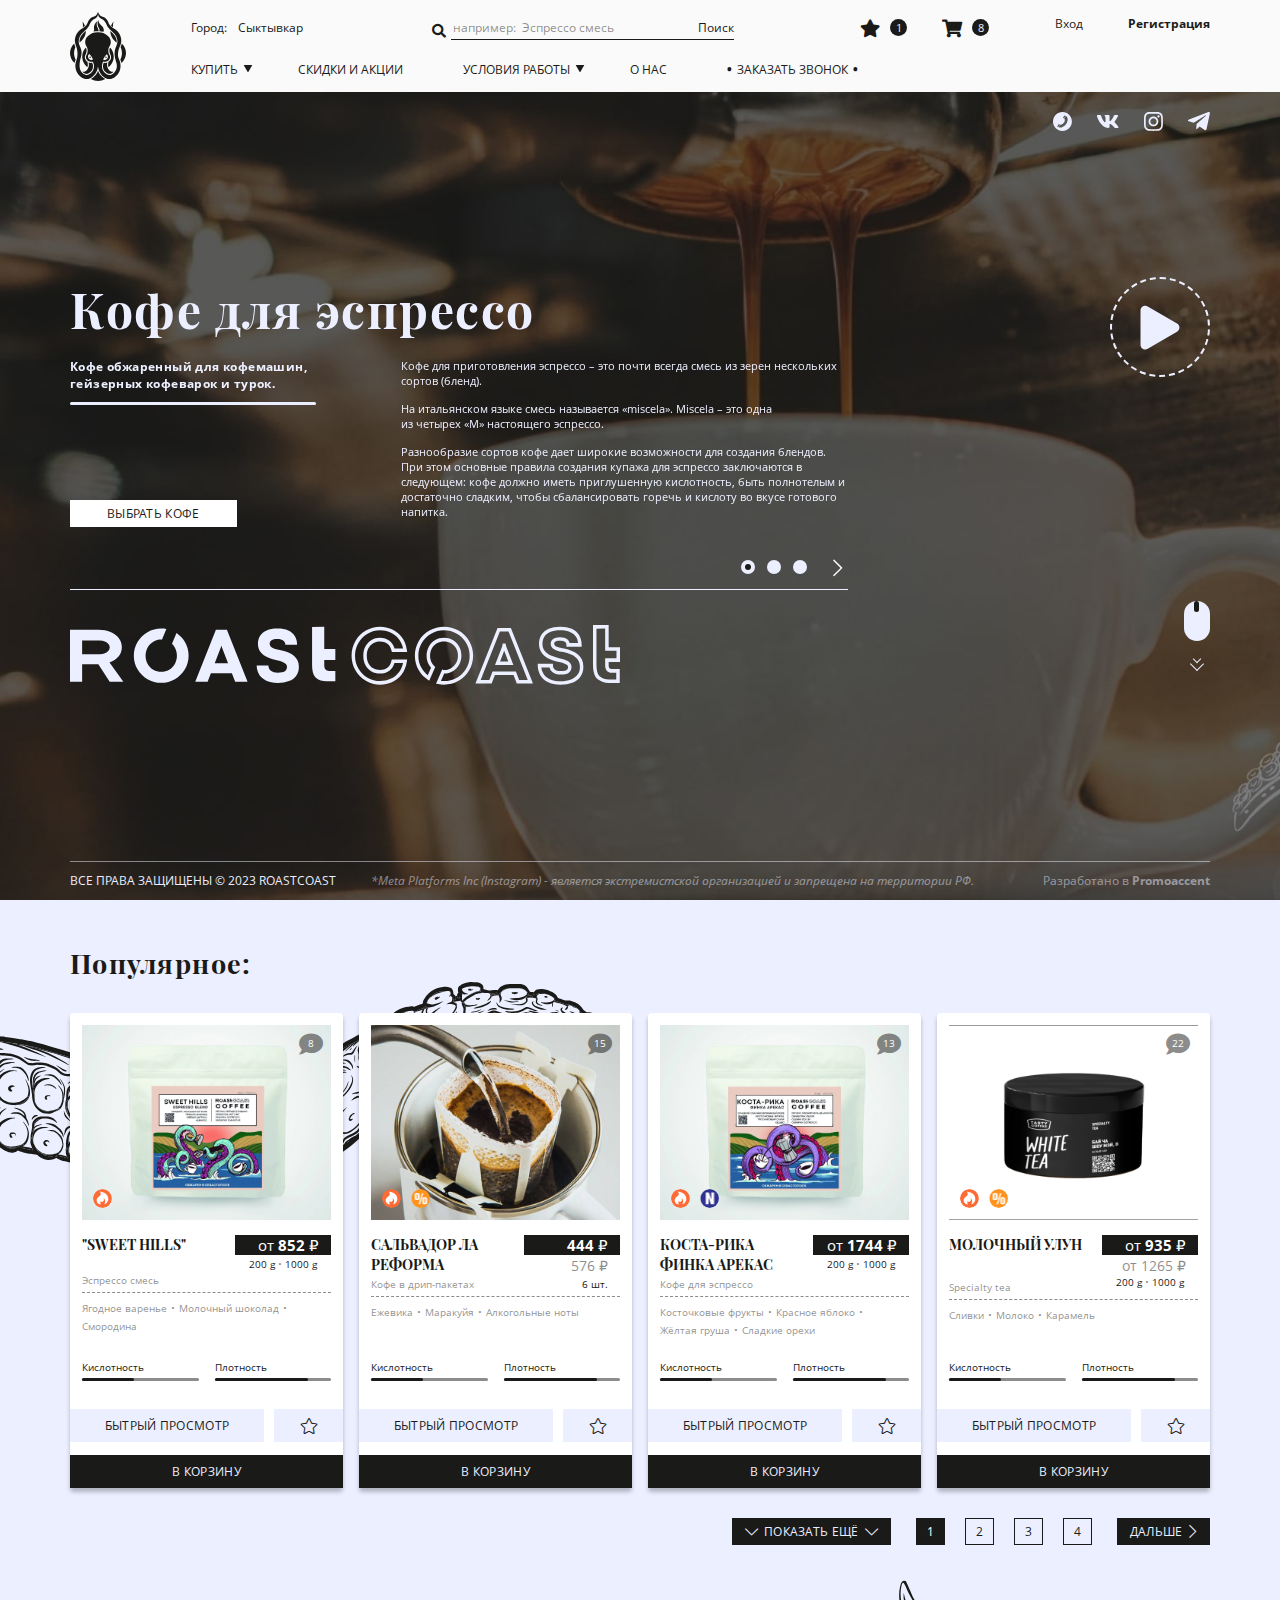
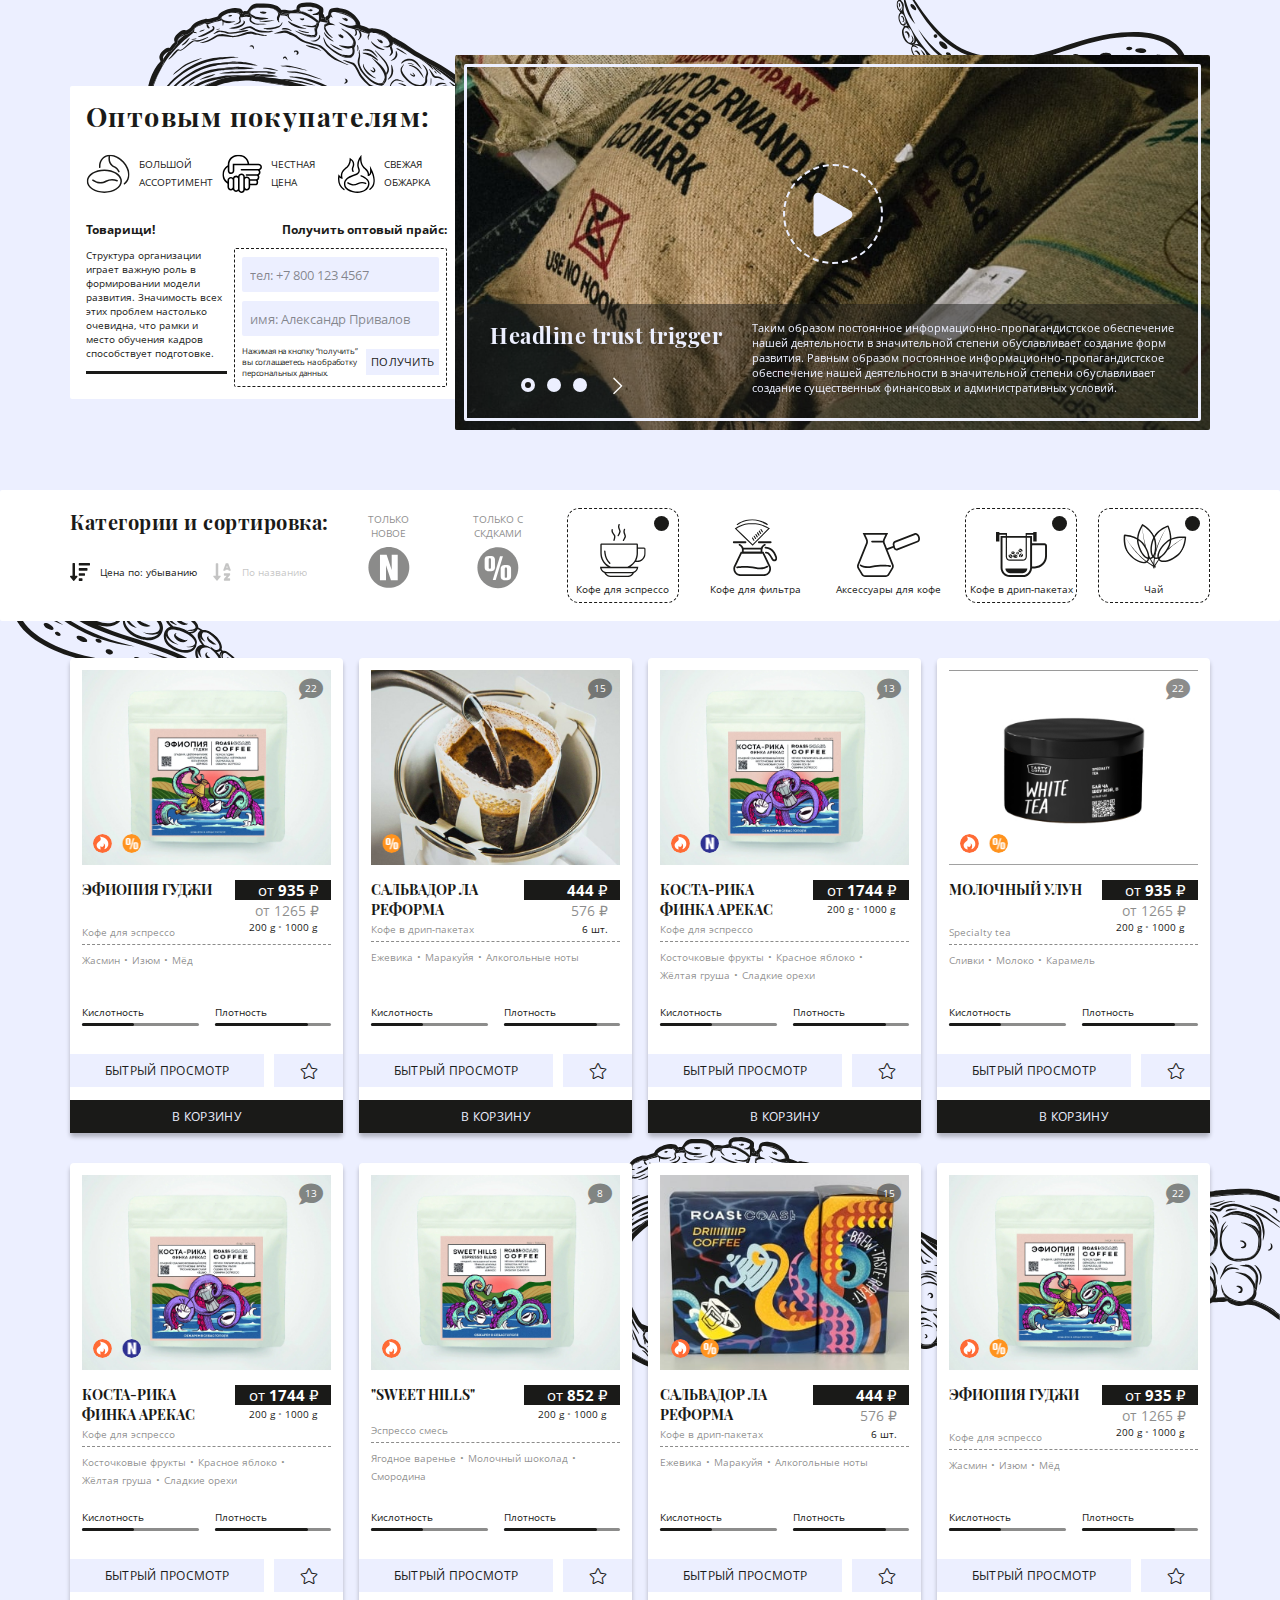
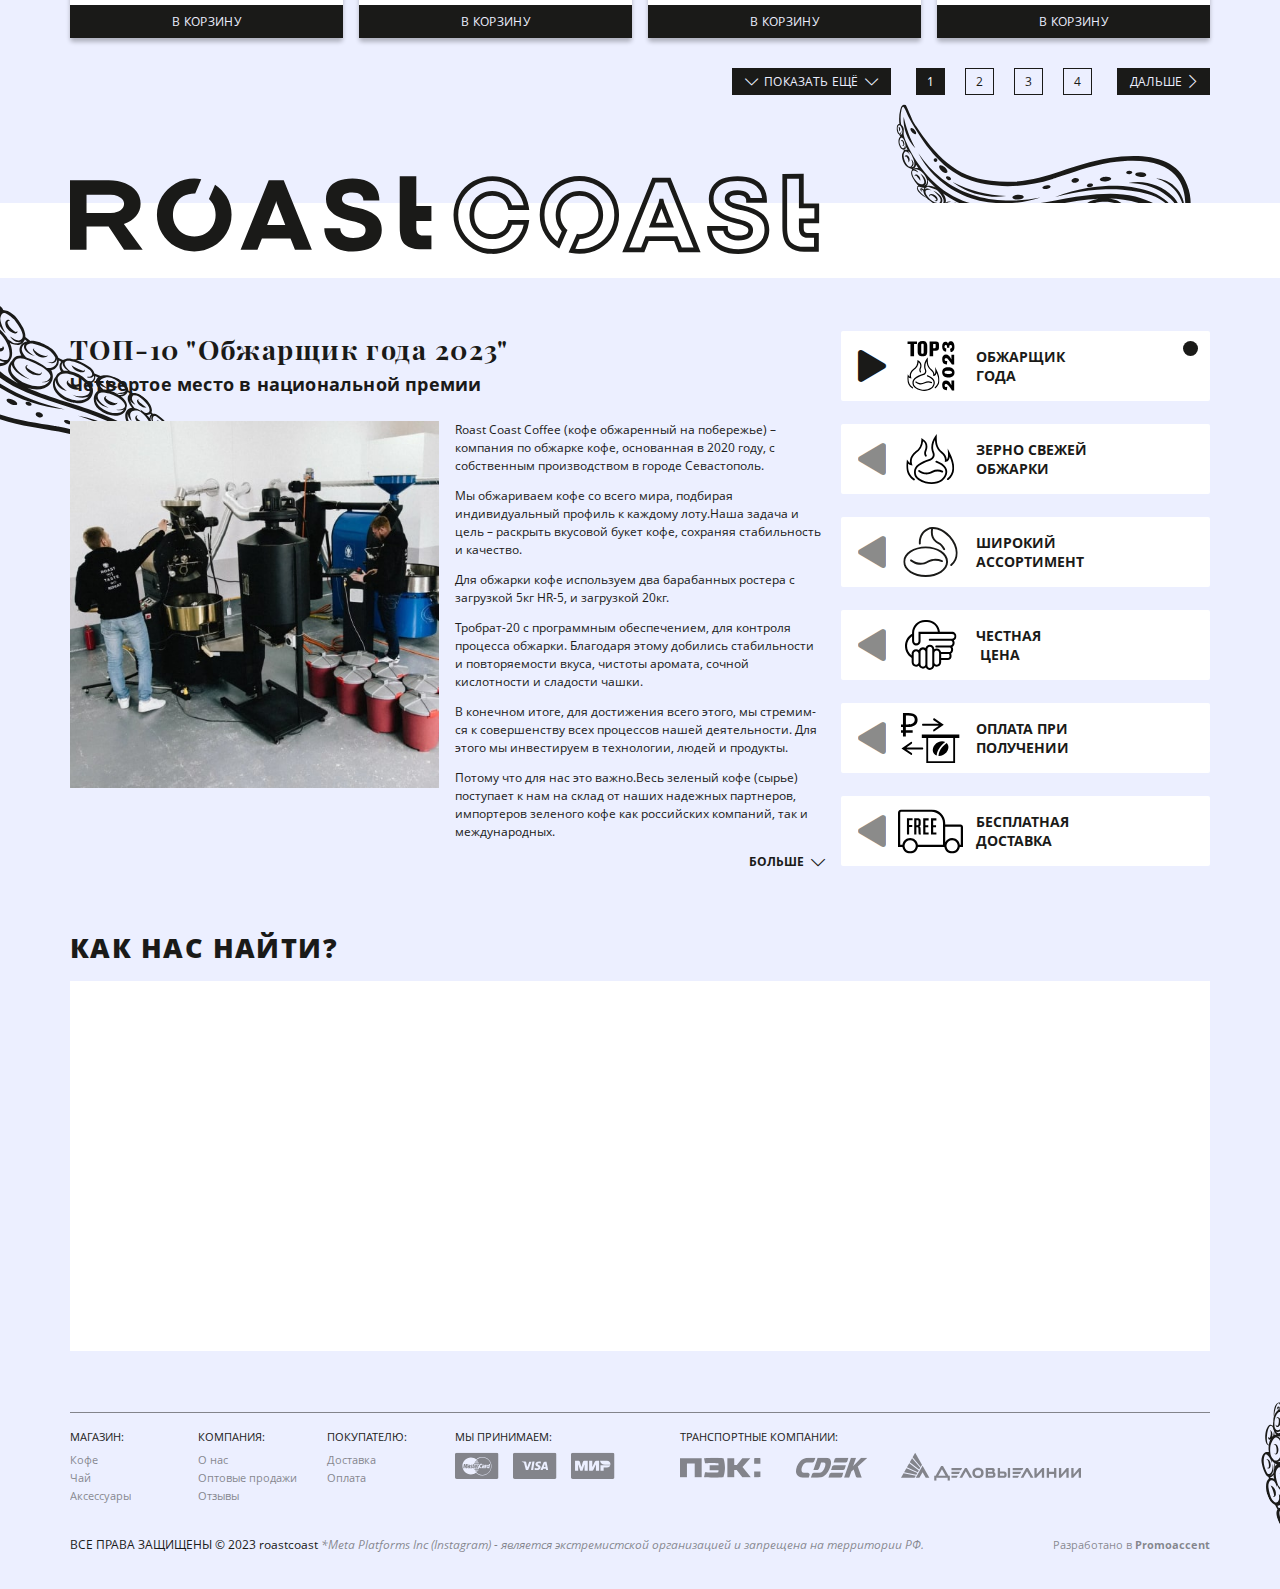
==== commit 2ca470b3: "Add files via upload" ====
--- a/index.html
+++ b/index.html
@@ -22,8 +22,8 @@
 	<link rel="stylesheet" href="libs/slick-1.5.9/slick/slick-theme.css" />
 	<link rel="stylesheet" href="libs/modal-video/modal-video.css" />
 	<link rel="stylesheet" href="css/fonts.css" />
-	<link rel="stylesheet" href="css/main.css?ver=1.11" />
-	<link rel="stylesheet" href="css/media.css?ver=1.11" />
+	<link rel="stylesheet" href="css/main.css?ver=1.12" />
+	<link rel="stylesheet" href="css/media.css?ver=1.12" />
 </head>
 <body>
 
@@ -1879,7 +1879,7 @@
 <script src="libs/mask/jquery.maskedinput.js"></script>
 <script src="libs/modal-video/jquery-modal-video.min.js"></script>
 <script src="libs/jQueryFormStyler-master/jquery.formstyler.min.js"></script>
-<script src="js/common.js?ver=1.11"></script>
+<script src="js/common.js?ver=1.12"></script>
 <script src="https://api-maps.yandex.ru/2.1/?lang=ru_RU"></script>
 <script>
 	$(document).ready(function() {
--- a/css/main.css
+++ b/css/main.css
@@ -97,14 +97,21 @@
 	padding: 0 12px;
 }
 .billbord {
-	padding-top: 149px;
-	min-height: 960px;
+	height: calc(100vh - 111px);
+	padding-bottom: 30px;
+	display: flex;
+	flex-direction: column;
+	justify-content: center;
+	align-items: flex-start;
 	color: #ECEFFF;
 	background-image: url(../img/billbord.jpg);
 	background-repeat: no-repeat;
 	background-position: center;
 	background-size: cover;
 	position: relative;
+}
+.slider-billbord:not(.slick-initialized) > li:not(:first-child) {
+  display: none;
 }
 .title-big {
 	font-size: 54px;
@@ -182,8 +189,8 @@
 	z-index: 2;
 }
 .controls-billbord {
-	margin-top: 80px;
-	padding-bottom: 18px;
+	margin-top: 60px;
+	padding-bottom: 15px;
 	display: flex;
 	align-items: center;
 	justify-content: flex-end;
@@ -291,7 +298,7 @@
 	display: block;
 }
 .logo-billbord {
-	margin-top: 68px;
+	margin-top: 55px;
 }
 .btn-video {
 	width: 115px;
@@ -2462,7 +2469,7 @@
 .description-card__text {
 	font-size: 14px;
 	line-height: 18px;
-		display: -webkit-box;
+	display: -webkit-box;
 	-webkit-line-clamp: 6;
 	-webkit-box-orient: vertical;  
 	overflow: hidden;
@@ -2473,9 +2480,9 @@
 .description-card__bottom {
 	padding-top: 20px;
 	font-size: 12px;
-line-height: normal;
-text-transform: uppercase;
-color: rgba(26, 26, 24, 0.50);
+	line-height: normal;
+	text-transform: uppercase;
+	color: rgba(26, 26, 24, 0.50);
 	text-align: right;
 }
 .description-card__bottom a {
@@ -2511,8 +2518,8 @@
 }
 .rating-card__item_year p {
 	font-size: 12px;
-text-transform: lowercase;
-color: rgba(26, 26, 24, 0.50);
+	text-transform: lowercase;
+	color: rgba(26, 26, 24, 0.50);
 }
 .card-properties .rating-card {
 	padding-left: 20px;
@@ -2536,11 +2543,11 @@
 	font-size: 19px;
 	border-radius: 2px;
 	color: #1A1A18;
-border: 1px solid #1A1A18;
-background: #FFF;
+	border: 1px solid #1A1A18;
+	background: #FFF;
 }
 .card-actions .btn-star.btn-star_card.active {
-    color: #FF6B35;
+	color: #FF6B35;
 }
 .card-actions .buttons-card {
 	margin-top: 0;
@@ -2550,13 +2557,13 @@
 	margin-top: 26px;
 	border: 1px dashed #1A1A18;
 	border-radius: 4px;
-border-left: 14px solid #1A1A18;
+	border-left: 14px solid #1A1A18;
 }
 .form-comment {
 	padding: 13px 19px;
 	padding-bottom: 18px;
 	border-radius: 2px 52px 2px 2px;
-border: 1px solid #1A1A18;
+	border: 1px solid #1A1A18;
 }
 .item-form textarea {
 	height: 125px;
@@ -2569,6 +2576,7 @@
 }
 .form-comment .item-form input {
 	max-width: 268px;
+	text-transform: uppercase;
 }
 .title-min {
 	font-size: 14px;
@@ -2596,36 +2604,36 @@
 	background-size: cover;
 }
 .rating {
-  display: flex;
-  align-items: center;
+	display: flex;
+	align-items: center;
 }
 .rating__item {
-  font-size: 16px;
-  color: #1A1A18;
-  cursor: pointer;
-  transition: all 0.3s;
-  margin-right: 7px;
+	font-size: 16px;
+	color: #1A1A18;
+	cursor: pointer;
+	transition: all 0.3s;
+	margin-right: 7px;
 }
 .rating_1 > .rating__item:nth-child(1) i {
-  font-weight: 700;
+	font-weight: 700;
 }
 .rating_2 > .rating__item:nth-child(-n+2) i {
-  font-weight: 700;
+	font-weight: 700;
 }
 .rating_3 > .rating__item:nth-child(-n+3) i {
-  font-weight: 700;
+	font-weight: 700;
 }
 .rating_4 > .rating__item:nth-child(-n+4) i {
-  font-weight: 700;
+	font-weight: 700;
 }
 .rating_5 > .rating__item:nth-child(-n+5) i {
-  font-weight: 700;
+	font-weight: 700;
 }
 .rating__item.active {
-  font-weight: 700;
+	font-weight: 700;
 }
 .title-rating {
-		margin-right: 10px;
+	margin-right: 10px;
 	text-transform: uppercase;
 }
 .rating-wrap {
@@ -2659,7 +2667,7 @@
 	padding-top: 15px;
 	min-height: 100%;
 	border-radius: 2px;
-background: #FFF;
+	background: #FFF;
 }
 .item-review__head {
 	margin-bottom: 20px;
@@ -2695,7 +2703,7 @@
 }
 .item-review__text {
 	line-height: normal;
-		display: -webkit-box;
+	display: -webkit-box;
 	-webkit-line-clamp: 6;
 	-webkit-box-orient: vertical;  
 	overflow: hidden;
@@ -2816,14 +2824,14 @@
 }
 .fixed-buttons__call {
 	width: 58px;
-height: 58px;
-margin-bottom: 70px;
-margin-top: -70px;
-border-radius: 50%;
-background-color: #fff;
-display: flex;
-align-items: center;
-justify-content: center;
+	height: 58px;
+	margin-bottom: 70px;
+	margin-top: -70px;
+	border-radius: 50%;
+	background-color: #fff;
+	display: flex;
+	align-items: center;
+	justify-content: center;
 }
 .fixed-buttons_socials {
 	width: 39px;
@@ -2867,7 +2875,7 @@
 	position: relative;
 }
 .text-about {
-		display: -webkit-box;
+	display: -webkit-box;
 	-webkit-line-clamp: 6;
 	-webkit-box-orient: vertical;  
 	overflow: hidden;
@@ -2911,7 +2919,7 @@
 	transform: rotate(180deg);
 }
 .wrapper-text.active .btn-main {
-		background: rgba(26, 26, 24, 1);
+	background: rgba(26, 26, 24, 1);
 }
 .wrapper-text.active .gradient-text {
 	height: 0;
@@ -2941,9 +2949,9 @@
 }
 .item-select_sorting .jq-selectbox__select-text {
 	height: 28px;
-border-radius: 2px;
-background: #ECEFFF;
-box-shadow: none;
+	border-radius: 2px;
+	background: #ECEFFF;
+	box-shadow: none;
 }
 .item-select_sorting .jq-selectbox__trigger {
 	right: 12px;
@@ -2956,8 +2964,8 @@
 	padding: 5px 0;
 	padding-left: 30px;
 	margin-bottom: 9px;
-background: #ECEFFF;
-position: relative;
+	background: #ECEFFF;
+	position: relative;
 }
 .item-select_sorting .jq-selectbox__dropdown li::before {
 	position: absolute;
@@ -2975,7 +2983,7 @@
 .wrap-user {
 	font-size: 12px;
 	line-height: 19px;
-	    margin-bottom: -44px;
+	margin-bottom: -44px;
 	text-transform: uppercase;
 	display: flex;
 	flex-direction: column;
@@ -2992,17 +3000,17 @@
 	margin-right: 0;
 }
 .user-header__name {
-font-weight: 700;
+	font-weight: 700;
 }
 .user-header a {
 	color: #1A1A18;
 }
 .wrap-user .link-leave {
 	margin-top: 5px;
-color: rgba(26, 26, 24, 0.50);
-text-transform: lowercase;
-position: relative;
-z-index: 7;
+	color: rgba(26, 26, 24, 0.50);
+	text-transform: lowercase;
+	position: relative;
+	z-index: 7;
 }
 .wrap-user .link-leave:hover {
 	color: rgba(26, 26, 24, 1);
@@ -3012,7 +3020,7 @@
 	padding: 5px 25px;
 	padding-bottom: 14px;
 	border-radius: 0px 0px 2px 2px;
-background: #FAFAFA;
+	background: #FAFAFA;
 	top: 100%;
 	z-index: 4;
 	right: 0;
--- a/css/media.css
+++ b/css/media.css
@@ -4,9 +4,9 @@
         margin-left: 65px;
     }
     .form-search {
-     width: 305px;
- }
- .header__links a {
+       width: 305px;
+   }
+   .header__links a {
     margin-right: 45px;
 }
 .btn-header i {
@@ -29,10 +29,10 @@
     margin-top: 21px;
 }
 .logo img {
- width: 56px;
+   width: 56px;
 }
 .header {
- padding-top: 15px;
+   padding-top: 15px;
 }
 .header__wrapper .logo {
     top: -7px;
@@ -47,18 +47,17 @@
     top: 4px;
 }
 .socials-header {
- margin-top: 20px;
+   margin-top: 20px;
 }
 .socials-header img {
- max-width: 22px;
- max-height: 19px;
+   max-width: 22px;
+   max-height: 19px;
 }
 .socials-header li {
     margin-right: 25px;
 }
 .billbord {
-	padding-top: 110px;
-	min-height: 800px;
+    height: calc(100vh - 92px);
 }
 .text-small p {
     margin-bottom: 13px;
@@ -86,7 +85,7 @@
 	height: 6px;
 }
 .slider-billbord {
-	margin-right: -90px;
+	margin-right: -120px;
 }
 .billbord-button .btn-main {
 	padding: 0 37px;
@@ -100,22 +99,22 @@
     font-size: 19px;
 }
 .controls-billbord {
-    margin-top: 50px;
-    margin-right: -90px;
-    padding-bottom: 15px;
+    margin-top: 30px;
+    margin-right: -120px;
+    padding-bottom: 12px;
 }
 .title-big {
     font-size: 48px;
     letter-spacing: 1.5px;
 }
 .billbord .title-big {
-    padding-bottom: 21px;
+    padding-bottom: 17px;
 }
 .logo-billbord img {
-	max-width: 600px;
+	max-width: 550px;
 }
 .logo-billbord {
-    margin-top: 50px;
+    margin-top: 35px;
 }
 .btn-video {
     width: 100px;
@@ -197,8 +196,8 @@
     margin-right: 17px;
 }
 .item-catalog__info {
- margin-bottom: 6px;
- padding-right: 12px;
+   margin-bottom: 6px;
+   padding-right: 12px;
 }
 .price-old {
     font-size: 14px;
@@ -326,8 +325,8 @@
     margin-top: 4px;
 }
 .sorting-statuses__item img {
- max-width: 42px;
- max-height: 42px;
+   max-width: 42px;
+   max-height: 42px;
 }
 .sorting-categories {
     padding-left: 15px;
@@ -408,7 +407,7 @@
     padding-bottom: 36px;
 }
 .col_companies .list-icons li {
- margin-right: 15px;
+   margin-right: 15px;
 }
 .list-icons li {
     margin-right: 14px;
@@ -417,11 +416,11 @@
 	max-width: initial;
 }
 .list-icons img {
- max-width: 44px;
+   max-width: 44px;
 }
 .col_companies .list-icons li img {
- transform: scale(0.8);
- transform-origin: 0 0;
+   transform: scale(0.8);
+   transform-origin: 0 0;
 }
 .footer__copyright {
     font-size: 12px;
@@ -511,15 +510,15 @@
     padding: 10px 16px;
     padding-bottom: 12px;
     margin-bottom: 10px;
-    }
-    .line-basket__title {
+}
+.line-basket__title {
     font-size: 15px;
 }
 .bottom-basket .btn-main {
     width: 320px;
-    }
-    .line-basket__price,
-    .bottom-basket__price {
+}
+.line-basket__price,
+.bottom-basket__price {
     font-size: 17px;
 }
 .title-successfully {
@@ -530,25 +529,25 @@
     padding: 20px;
     font-size: 11px;
     margin-top: 35px;
-    }
-    .head-modal__logo {
+}
+.head-modal__logo {
     width: 125px;
     height: 125px;
 }
 .head-modal__logo img {
     width: 69px;
-    }
+}
 
 .modal-main::before {
     height: 2px;
     top: 40px;
     left: 20px;
     right: 20px;
-    }
-    .head-modal::before, .head-modal::after {
-        top: 16px;
-    }
-    .modal-main__title {
+}
+.head-modal::before, .head-modal::after {
+    top: 16px;
+}
+.modal-main__title {
     font-size: 20px;
     padding-bottom: 19px;
 }
@@ -560,18 +559,18 @@
 }
 .close-modal {
     font-size: 13px;
-    }
-    .close-modal__icon {
+}
+.close-modal__icon {
     width: 33px;
     height: 33px;
-        margin-top: 12px;
-        font-size: 21px;
+    margin-top: 12px;
+    font-size: 21px;
 }
 .text-successful-registration {
     font-size: 13px;
     padding-bottom: 37px;
-    }
-    .title-successful-registration {
+}
+.title-successful-registration {
     font-size: 16px;
     padding-top: 13px;
     padding-bottom: 18px;
@@ -579,28 +578,28 @@
 .error-form {
     font-size: 12px;
     margin-top: 6px;
-    }
+}
 .description-card__bottom {
     padding-top: 15px;
     font-size: 11px;
-    }
-    .description-card__text {
+}
+.description-card__text {
     font-size: 12px;
     line-height: 17px;
-        -webkit-line-clamp: 5;
+    -webkit-line-clamp: 5;
 }
 .description-card__title {
     font-size: 24px;
     padding-bottom: 16px;
-    }
-    .description-card {
+}
+.description-card {
     margin-bottom: 11px;
 }
 .card-properties .title-progressbar {
     font-size: 11px;
     padding-bottom: 4px;
-    }
-    .card-properties .rating-card {
+}
+.card-properties .rating-card {
     padding-left: 13px;
     padding-right: 13px;
 }
@@ -611,15 +610,15 @@
 }    
 .card-properties .progressbars-card {
     width: 225px;
-    }
-   .card-properties .rating-card__item {
+}
+.card-properties .rating-card__item {
     margin-right: 19px;
 }
 .card-properties {
     margin-top: 10px;
     margin-bottom: 12px;
-    }
-    .card-actions .btn-star.btn-star_card {
+}
+.card-actions .btn-star.btn-star_card {
     width: 74px;
     font-size: 17px;
     height: 40px;
@@ -642,7 +641,7 @@
     font-size: 16px;
     margin-left: 17px;
     margin-top: 9px;
-    }
+}
 .page-card__head {
     margin-bottom: 43px;
 }
@@ -650,8 +649,8 @@
     font-size: 13px;
     padding-top: 20px;
     padding-bottom: 30px;
-    }
-  .card-actions .title-select {
+}
+.card-actions .title-select {
     padding-bottom: 3px;
 }
 .page-card__right {
@@ -664,11 +663,11 @@
 .total-card.total-card_page {
     padding: 8px 18px;
     margin-top: 19px;
-    }
-    .row.page-card__top {
-        margin-bottom: 75px;
-    }
-    .page-card__top::before {
+}
+.row.page-card__top {
+    margin-bottom: 75px;
+}
+.page-card__top::before {
     width: 279px;
     height: 173px;
     bottom: -119px;
@@ -677,11 +676,11 @@
 .slider-reviews .swiper-slide {
     width: 256px;
     padding: 0 6px;
-    }
-    .slider-reviews .swiper-wrapper {
-        margin: 0 -6px;
-    }
-    .item-review {
+}
+.slider-reviews .swiper-wrapper {
+    margin: 0 -6px;
+}
+.item-review {
     padding: 16px 13px;
 }
 .item-review__image {
@@ -689,8 +688,8 @@
     height: 37px;
     font-size: 37px;
     margin-right: 8px;
-    }
-    .item-review__rating {
+}
+.item-review__rating {
     font-size: 19px;
 }
 .item-review__rating i {
@@ -702,23 +701,23 @@
 }
 .item-review__head {
     margin-bottom: 13px;
-    }
-    .item-review__more {
+}
+.item-review__more {
     font-size: 11px;
     padding-top: 10px;
 }
 .form-comment {
     padding: 10px 13px;
     padding-bottom: 14px;
-    }
-    .form-comment .item-form {
+}
+.form-comment .item-form {
     margin-bottom: 8px;
 }
 .form-comment .btn-main {
     width: 140px;
     font-size: 14px;
-    }
-    .title-rating {
+}
+.title-rating {
     margin-right: 8px;
     font-size: 11px;
 }
@@ -728,15 +727,15 @@
 }
 .item-form textarea {
     height: 105px;
-    }
-    .page-card {
+}
+.page-card {
     padding-bottom: 45px;
 }
 .recomendation .row_catalog::before {
     width: 230px;
     height: 186px;
-    }
-    .btn-filter {
+}
+.btn-filter {
     margin-right: 60px;
 }
 .btn-filter img {
@@ -748,8 +747,8 @@
 .wrapper-text h2 {
     font-size: 25px;
     padding-bottom: 6px;
-    }
-    .page-catalog .breadcrumbs {
+}
+.page-catalog .breadcrumbs {
     margin-left: 355px;
 }
 .page-catalog .breadcrumbs::before {
@@ -763,8 +762,8 @@
     height: 37px;
     font-size: 37px;
     margin-left: 12px;
-    }
-    .wrap-user {
+}
+.wrap-user {
     font-size: 11px;
     line-height: 18px;
 }
@@ -772,8 +771,8 @@
     width: 285px;
     padding: 5px 20px;
     padding-bottom: 14px;
-    }
-    .dropdown-user__title {
+}
+.dropdown-user__title {
     font-size: 13px;
 }
 .fixed-buttons__call {
@@ -781,17 +780,17 @@
     height: 48px;
     margin-bottom: 50px;
     margin-top: -50px;
-    }
-    .fixed-buttons__call img {
-        max-width: 18px;
-        height: auto;
-    }
-    .fixed-buttons_socials img {
-        max-width: 20px;
-        max-height: 14px;
-        height: auto;
-    }
-    .fixed-buttons_socials {
+}
+.fixed-buttons__call img {
+    max-width: 18px;
+    height: auto;
+}
+.fixed-buttons_socials img {
+    max-width: 20px;
+    max-height: 14px;
+    height: auto;
+}
+.fixed-buttons_socials {
     width: 36px;
     padding: 7px 0;
     border-radius: 12px;
@@ -816,17 +815,17 @@
         width: 275px;
     }
     .menu > li {
-     margin-right: 50px;
- }
- .bottom-billbord__create,
- .bottom-billbord {
-     font-size: 10px;
- }
- .bottom-billbord__descr {
+       margin-right: 50px;
+   }
+   .bottom-billbord__create,
+   .bottom-billbord {
+       font-size: 10px;
+   }
+   .bottom-billbord__descr {
     margin-left: 15px;
 }
 .billbord {
-	min-height: 700px;
+    height: calc(100vh - 87px);
 }
 .row > div {
 	padding: 0 4px;
@@ -866,7 +865,7 @@
 }
 .wholesaler-form {
 	margin-right: -8px;
- padding: 10px 7px;
+   padding: 10px 7px;
 }
 .title-section {
     font-size: 21px;
@@ -905,8 +904,8 @@
 }
 .slider-reviews .swiper-slide {
     width: 300px;
-    }
-    .card-actions .buttons-card .btn-main {
+}
+.card-actions .buttons-card .btn-main {
     width: 160px;
 }
 .btn-filter {
@@ -934,7 +933,10 @@
     }
     .billbord {
         padding-top: 45px;
-        min-height: 645px;
+        padding-bottom: 110px;
+        height: auto;
+        min-height: calc(100vh - 65px);
+        display: block;
     }
     .descr-billbord {
         font-size: 13px;
@@ -1263,99 +1265,99 @@
         max-width: 400px;
     }
     .title-successfully {
-    font-size: 16px;
-    padding-top: 5px;
-    padding-bottom: 3px;
-}
-.buttons-successfully {
-    padding-top: 5px;
-}
-.breadcrumbs {
-    padding-bottom: 20px;
-}
-.page-card__descr {
-    font-size: 14px;
-    margin-left: 14px;
-    margin-top: 5px;
-}
-.page-card__head {
-    margin-bottom: 30px;
-}
-.card-image {
-    margin-bottom: 20px;
-}
-.page-card__top::before {
-    display: none;
-}
-.row.page-card__top {
-    margin-bottom: 35px;
-}
-.slider-reviews .swiper-slide {
-    width: 350px;
-}
-.slider-reviews {
-    margin-bottom: 20px;
-}
-.recomendation .row_catalog::before {
-    left: 0;
-}
-.sorting-block__center .btn-filter {
-    display: none;
-}
-.gradient-text {
-    display: none;
-}
-.section-text {
-    padding-bottom: 30px;
-}
-.wrapper-text .btn-main {
-    margin-top: 25px;
-}
-.page-catalog .breadcrumbs {
-    margin-left: 180px;
-}
-.fixed-buttons {
-    display: none;
-}
-.sorting-block__mobile {
-    display: flex;
-    justify-content: center;
-}
-.btn-filter {
-    margin-right: 0;
-}
-.item-select_sorting {
-    max-width: 100%;
-    margin-bottom: 15px;
-}
-.wrap-user {
-    font-size: 12px;
-    line-height: 19px;
-    margin-bottom: 0;
-}
-.wrap-user {
-    align-items: flex-start;
-}
-.user-header {
-    text-align: left;
-}
-.user-header__image {
-    order: -1;
-    margin-right: 12px;
-    margin-left: 0;
-}
-.dropdown-user {
-    left: 0;
-    top: 100%;
-    box-shadow: 0px 4px 4px 0px rgba(0, 0, 0, 0.25);
-    visibility: visible;
-    opacity: 1;
-    transition: initial;
-    display: none;
-}
-.wrap-user {
-    position: relative;
-}
+        font-size: 16px;
+        padding-top: 5px;
+        padding-bottom: 3px;
+    }
+    .buttons-successfully {
+        padding-top: 5px;
+    }
+    .breadcrumbs {
+        padding-bottom: 20px;
+    }
+    .page-card__descr {
+        font-size: 14px;
+        margin-left: 14px;
+        margin-top: 5px;
+    }
+    .page-card__head {
+        margin-bottom: 30px;
+    }
+    .card-image {
+        margin-bottom: 20px;
+    }
+    .page-card__top::before {
+        display: none;
+    }
+    .row.page-card__top {
+        margin-bottom: 35px;
+    }
+    .slider-reviews .swiper-slide {
+        width: 350px;
+    }
+    .slider-reviews {
+        margin-bottom: 20px;
+    }
+    .recomendation .row_catalog::before {
+        left: 0;
+    }
+    .sorting-block__center .btn-filter {
+        display: none;
+    }
+    .gradient-text {
+        display: none;
+    }
+    .section-text {
+        padding-bottom: 30px;
+    }
+    .wrapper-text .btn-main {
+        margin-top: 25px;
+    }
+    .page-catalog .breadcrumbs {
+        margin-left: 180px;
+    }
+    .fixed-buttons {
+        display: none;
+    }
+    .sorting-block__mobile {
+        display: flex;
+        justify-content: center;
+    }
+    .btn-filter {
+        margin-right: 0;
+    }
+    .item-select_sorting {
+        max-width: 100%;
+        margin-bottom: 15px;
+    }
+    .wrap-user {
+        font-size: 12px;
+        line-height: 19px;
+        margin-bottom: 0;
+    }
+    .wrap-user {
+        align-items: flex-start;
+    }
+    .user-header {
+        text-align: left;
+    }
+    .user-header__image {
+        order: -1;
+        margin-right: 12px;
+        margin-left: 0;
+    }
+    .dropdown-user {
+        left: 0;
+        top: 100%;
+        box-shadow: 0px 4px 4px 0px rgba(0, 0, 0, 0.25);
+        visibility: visible;
+        opacity: 1;
+        transition: initial;
+        display: none;
+    }
+    .wrap-user {
+        position: relative;
+    }
 }
 
 /* Small Devices, Tablets */
@@ -1486,123 +1488,127 @@
     .selects-card {
         margin-top: 8px;
     }
-  #successfully-addcart .modal-card__title {
-    margin-top: 0;
-}
-.basket-amount {
-    font-size: 15px;
-    padding-top: 16px;
-    padding-bottom: 13px;
-}
-.line-basket__title {
-    margin-bottom: 12px;
-}
-.line-basket__value {
-    margin-bottom: 10px;
-    margin-right: 0;
-}
-.line-basket__price {
-    text-align: left;
-}
-.bottom-basket .btn-main {
-    width: 200px;
-}
-.bottom-basket {
-    padding-top: 13px;
-    justify-content: space-between;
-}
-.col_checkbox {
-    order: 2;
-}
-.modal-main .checkbox {
-    max-width: 100%;
-    margin-top: 15px;
-}
-.auth-link {
-    margin-top: 17px;
-    text-align: center;
+    #successfully-addcart .modal-card__title {
+        margin-top: 0;
+    }
+    .basket-amount {
+        font-size: 15px;
+        padding-top: 16px;
+        padding-bottom: 13px;
+    }
+    .line-basket__title {
+        margin-bottom: 12px;
+    }
+    .line-basket__value {
+        margin-bottom: 10px;
+        margin-right: 0;
+    }
+    .line-basket__price {
+        text-align: left;
+    }
+    .bottom-basket .btn-main {
+        width: 200px;
+    }
+    .bottom-basket {
+        padding-top: 13px;
+        justify-content: space-between;
+    }
+    .col_checkbox {
+        order: 2;
+    }
+    .modal-main .checkbox {
+        max-width: 100%;
+        margin-top: 15px;
+    }
+    .auth-link {
+        margin-top: 17px;
+        text-align: center;
     }
     .modal-main .item-form {
-    margin-bottom: 15px;
-}
-.modal-main__title {
-    font-size: 18px;
-    padding-bottom: 15px;
-}
-.modal-main__tentacles {
-    display: none;
-}
-.page-card__head {
-    margin-bottom: 20px;
-    display: block;
-}
-.page-card__descr {
-    font-size: 13px;
-    margin-left: 0;
-    margin-top: 8px;
-}
-.breadcrumbs li:first-child a {
-    padding-left: 29px;
+        margin-bottom: 15px;
+    }
+    .modal-main__title {
+        font-size: 18px;
+        padding-bottom: 15px;
+    }
+    .modal-main__tentacles {
+        display: none;
+    }
+    .page-card__head {
+        margin-bottom: 20px;
+        display: block;
+    }
+    .page-card__descr {
+        font-size: 13px;
+        margin-left: 0;
+        margin-top: 8px;
+    }
+    .breadcrumbs li:first-child a {
+        padding-left: 29px;
     }
     .breadcrumbs li {
-    margin-right: 15px;
-}
-.card-properties {
-    display: block;
-}
-.card-properties .progressbars-card {
-    margin: 0;
-    margin-top: 15px;
-}
-.card-actions {
-    display: block;
-}
-.card-actions .selects-card {
-    max-width: 100%;
-    margin-bottom: 15px;
-}
-.slider-reviews {
-    margin-right: -15px;
-}
-.slider-reviews .swiper-scrollbar {
-    margin-right: 15px;
-    margin-top: 30px;
-    width: initial;
-}
-.recomendation .title-small {
-    font-size: 17px;
-    padding-bottom: 18px;
+        margin-right: 15px;
+    }
+    .card-properties {
+        display: block;
+    }
+    .card-properties .progressbars-card {
+        margin: 0;
+        margin-top: 15px;
+    }
+    .card-actions {
+        display: block;
+    }
+    .card-actions .selects-card {
+        max-width: 100%;
+        margin-bottom: 15px;
+    }
+    .slider-reviews {
+        margin-right: -15px;
+    }
+    .slider-reviews .swiper-scrollbar {
+        margin-right: 15px;
+        margin-top: 30px;
+        width: initial;
+    }
+    .recomendation .title-small {
+        font-size: 17px;
+        padding-bottom: 18px;
     }
     .page-card {
-    padding-bottom: 30px;
-}
-.recomendation {
-    padding-bottom: 50px;
-}
-.recomendation .row_catalog::before {
-    width: 170px;
-    height: 138px;
+        padding-bottom: 30px;
+    }
+    .recomendation {
+        padding-bottom: 50px;
+    }
+    .recomendation .row_catalog::before {
+        width: 170px;
+        height: 138px;
         left: 24px;
         bottom: -76px;
-}
-.breadcrumbs {
-    flex-wrap: wrap;
-}
-.page-catalog .breadcrumbs {
-    margin-left: 0;
-}
-.page-catalog .breadcrumbs::before {
-    display: none;
-}
-.wrapper-text h2 {
-    font-size: 22px;
+    }
+    .breadcrumbs {
+        flex-wrap: wrap;
+    }
+    .page-catalog .breadcrumbs {
+        margin-left: 0;
+    }
+    .page-catalog .breadcrumbs::before {
+        display: none;
+    }
+    .wrapper-text h2 {
+        font-size: 22px;
     }
     .page-catalog {
         background-size: 400px auto;
     }
     .sorting-block__center .sorting-statuses__item {
-    margin-right: 55px;
-}
+        margin-right: 55px;
+    }
+    .card-properties .progressbars-card {
+        width: 260px;
+        max-width: 100%;
+    }
 }
 /* Extra Small Devices, Phones */
 @media only screen and (max-width : 480px) {
@@ -1616,9 +1622,9 @@
         margin-top: -45px;
     }
     .catalog {
-     background-size: 260px auto;
- }
- .wholesaler-form {
+       background-size: 260px auto;
+   }
+   .wholesaler-form {
     padding: 20px;
 }
 .item-trust {
@@ -1736,11 +1742,11 @@
 }
 .title-successfully {
     font-size: 14px;
-    }
-    .buttons-card .btn-main {
-        padding: 0;
-    }
-    .bottom-basket__total {
+}
+.buttons-card .btn-main {
+    padding: 0;
+}
+.bottom-basket__total {
     margin-left: 10px;
 }
 .bottom-basket .btn-main {
@@ -1764,18 +1770,18 @@
 }
 .card-image .list-status {
     bottom: 23px;
-    }
-    .card-image .list-status .item-status {
-        width: 28px;
-        height: 28px;
-    }
-    .page-card__right .card-features {
-        font-size: 12px;
-    }
-    .card-properties .rating-card {
-        font-size: 12px;
-    }
-    .slider-reviews .swiper-slide {
+}
+.card-image .list-status .item-status {
+    width: 28px;
+    height: 28px;
+}
+.page-card__right .card-features {
+    font-size: 12px;
+}
+.card-properties .rating-card {
+    font-size: 12px;
+}
+.slider-reviews .swiper-slide {
     width: 320px;
 }
 .rating-wrap {
@@ -1785,6 +1791,9 @@
     font-size: 12px;
     margin: 0;
     margin-bottom: 5px;
+}
+.total-card.total-card_page .total-card__left {
+    max-width: 165px;
 }
 }
 
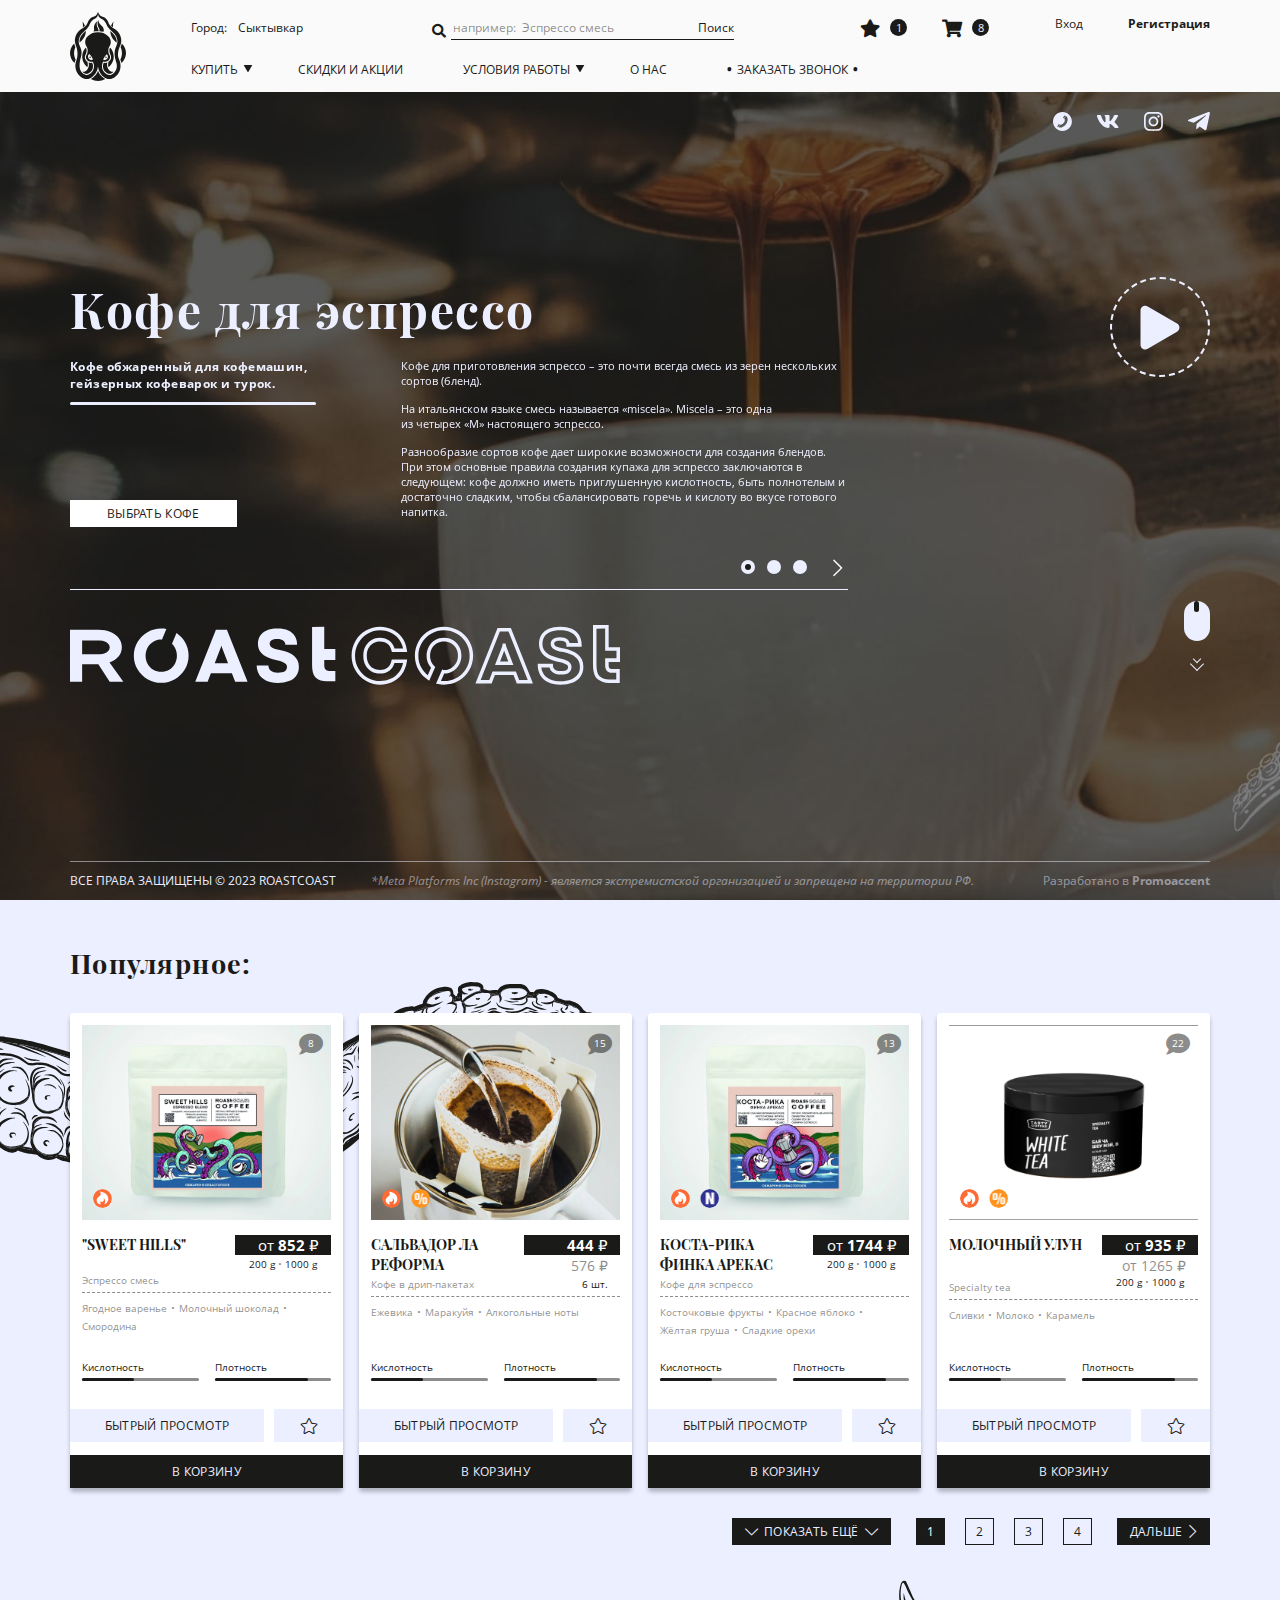
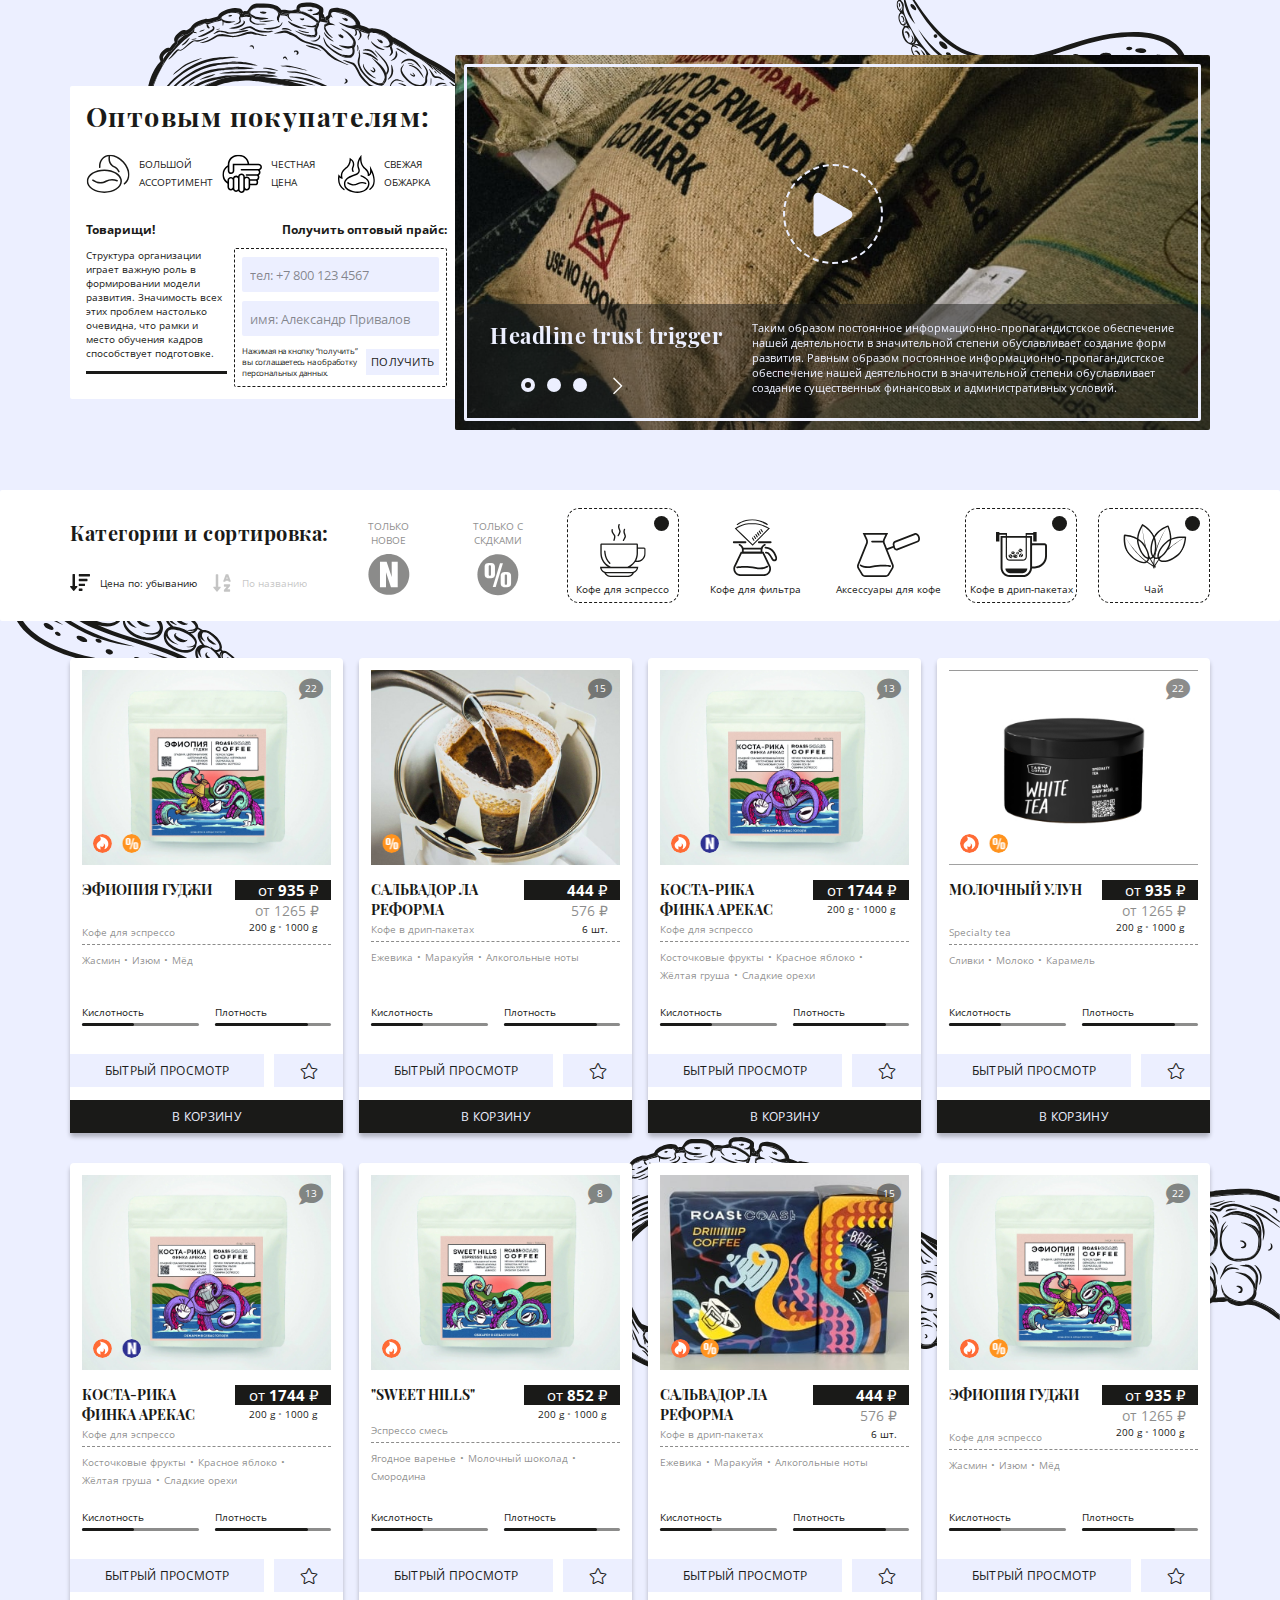
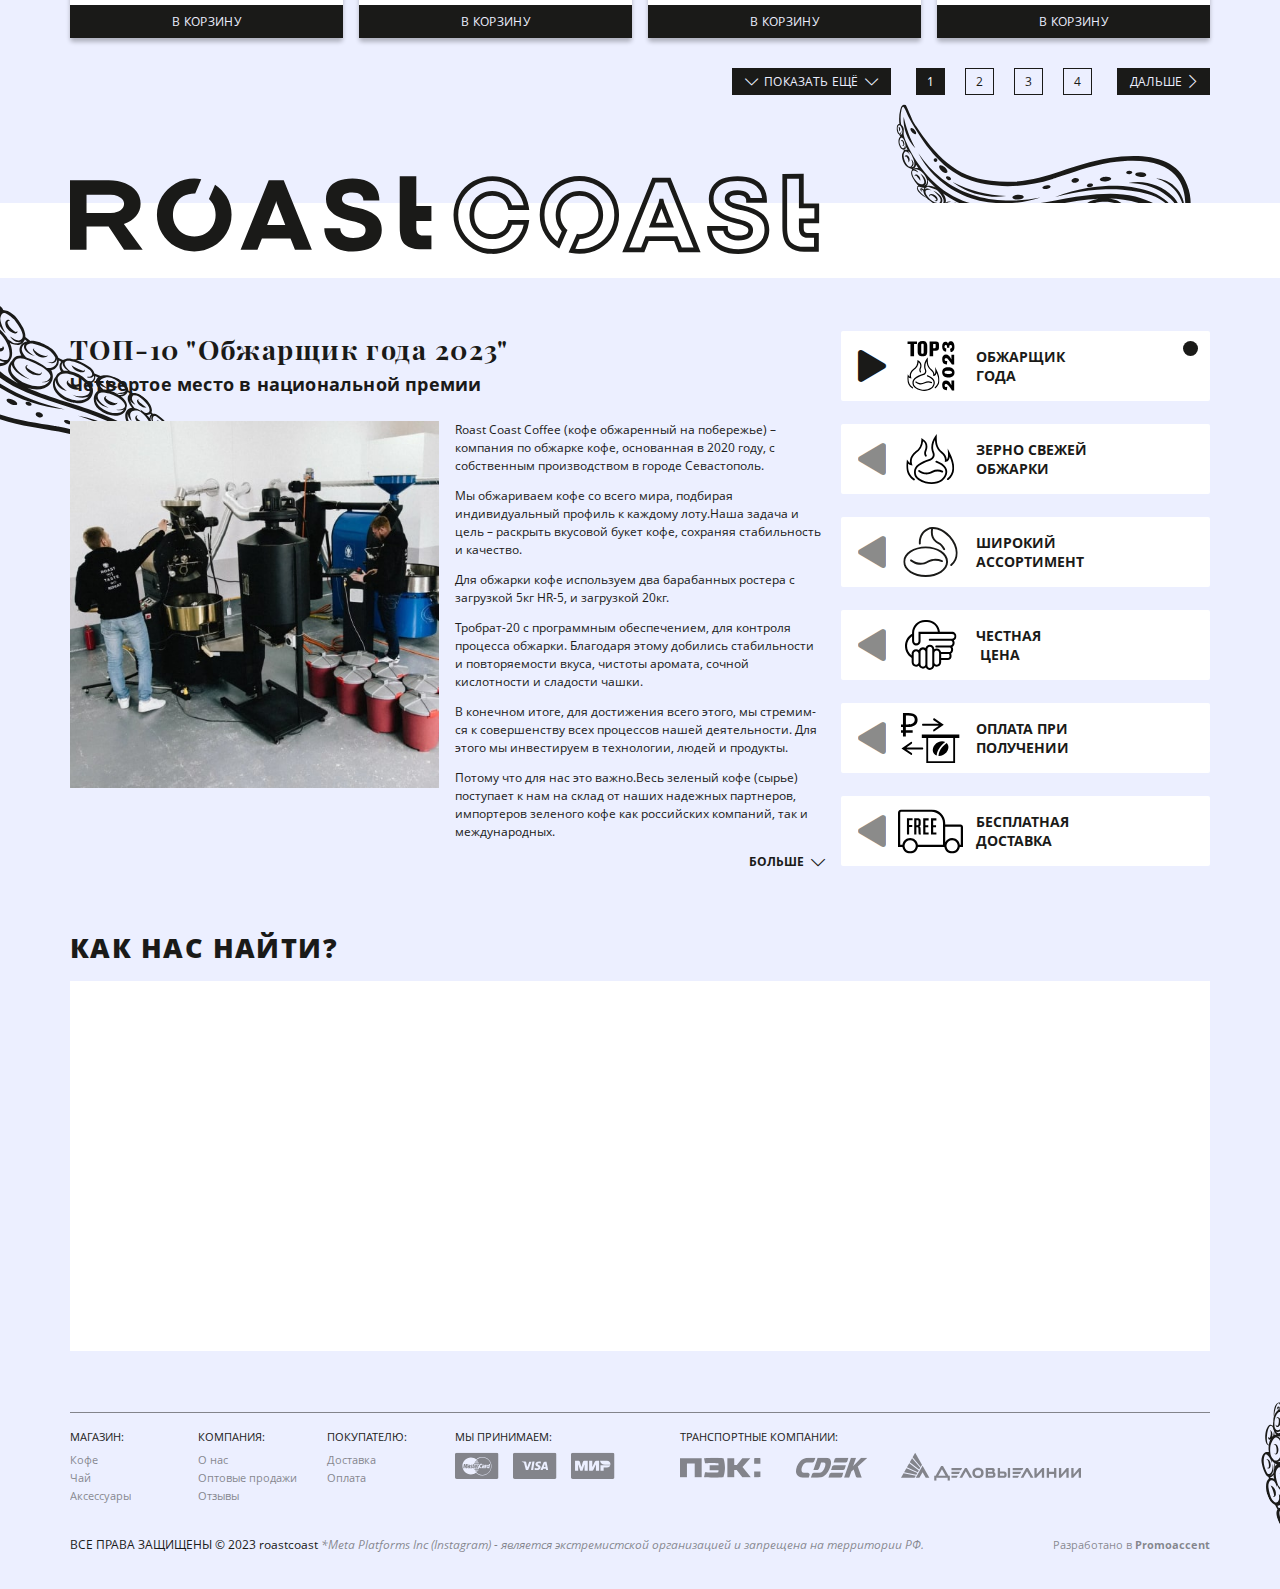
==== commit a1acf139: "Add files via upload" ====
--- a/index.html
+++ b/index.html
@@ -22,8 +22,8 @@
 	<link rel="stylesheet" href="libs/slick-1.5.9/slick/slick-theme.css" />
 	<link rel="stylesheet" href="libs/modal-video/modal-video.css" />
 	<link rel="stylesheet" href="css/fonts.css" />
-	<link rel="stylesheet" href="css/main.css?ver=1.12" />
-	<link rel="stylesheet" href="css/media.css?ver=1.12" />
+	<link rel="stylesheet" href="css/main.css?ver=1.13" />
+	<link rel="stylesheet" href="css/media.css?ver=1.13" />
 </head>
 <body>
 
@@ -1879,7 +1879,7 @@
 <script src="libs/mask/jquery.maskedinput.js"></script>
 <script src="libs/modal-video/jquery-modal-video.min.js"></script>
 <script src="libs/jQueryFormStyler-master/jquery.formstyler.min.js"></script>
-<script src="js/common.js?ver=1.12"></script>
+<script src="js/common.js?ver=1.13"></script>
 <script src="https://api-maps.yandex.ru/2.1/?lang=ru_RU"></script>
 <script>
 	$(document).ready(function() {
--- a/css/main.css
+++ b/css/main.css
@@ -1211,6 +1211,9 @@
 	border-radius: 2px;
 	background: #FFF;
 }
+.sorting-block .row {
+	align-items: center;
+}
 .sorting-main {
 	display: flex;
 	align-items: center;
@@ -1249,7 +1252,6 @@
 }
 .btn-filter,
 .sorting-statuses__item {
-	margin-top: 6px;
 	opacity: 0.5;
 	display: block;
 	text-align: center;
--- a/css/media.css
+++ b/css/media.css
@@ -914,6 +914,9 @@
 .sorting-block__center .sorting-statuses__item {
     margin-right: 20px;
 }
+.page-catalog .breadcrumbs {
+    margin-left: 205px;
+}
 }
 
 /* Medium Devices, Desktops */
@@ -935,7 +938,7 @@
         padding-top: 45px;
         padding-bottom: 110px;
         height: auto;
-        min-height: calc(100vh - 65px);
+        min-height: calc(100vh - 114px);
         display: block;
     }
     .descr-billbord {
@@ -1358,6 +1361,9 @@
     .wrap-user {
         position: relative;
     }
+    .slider-billbord .text-small p br {
+        display: none;
+    }
 }
 
 /* Small Devices, Tablets */
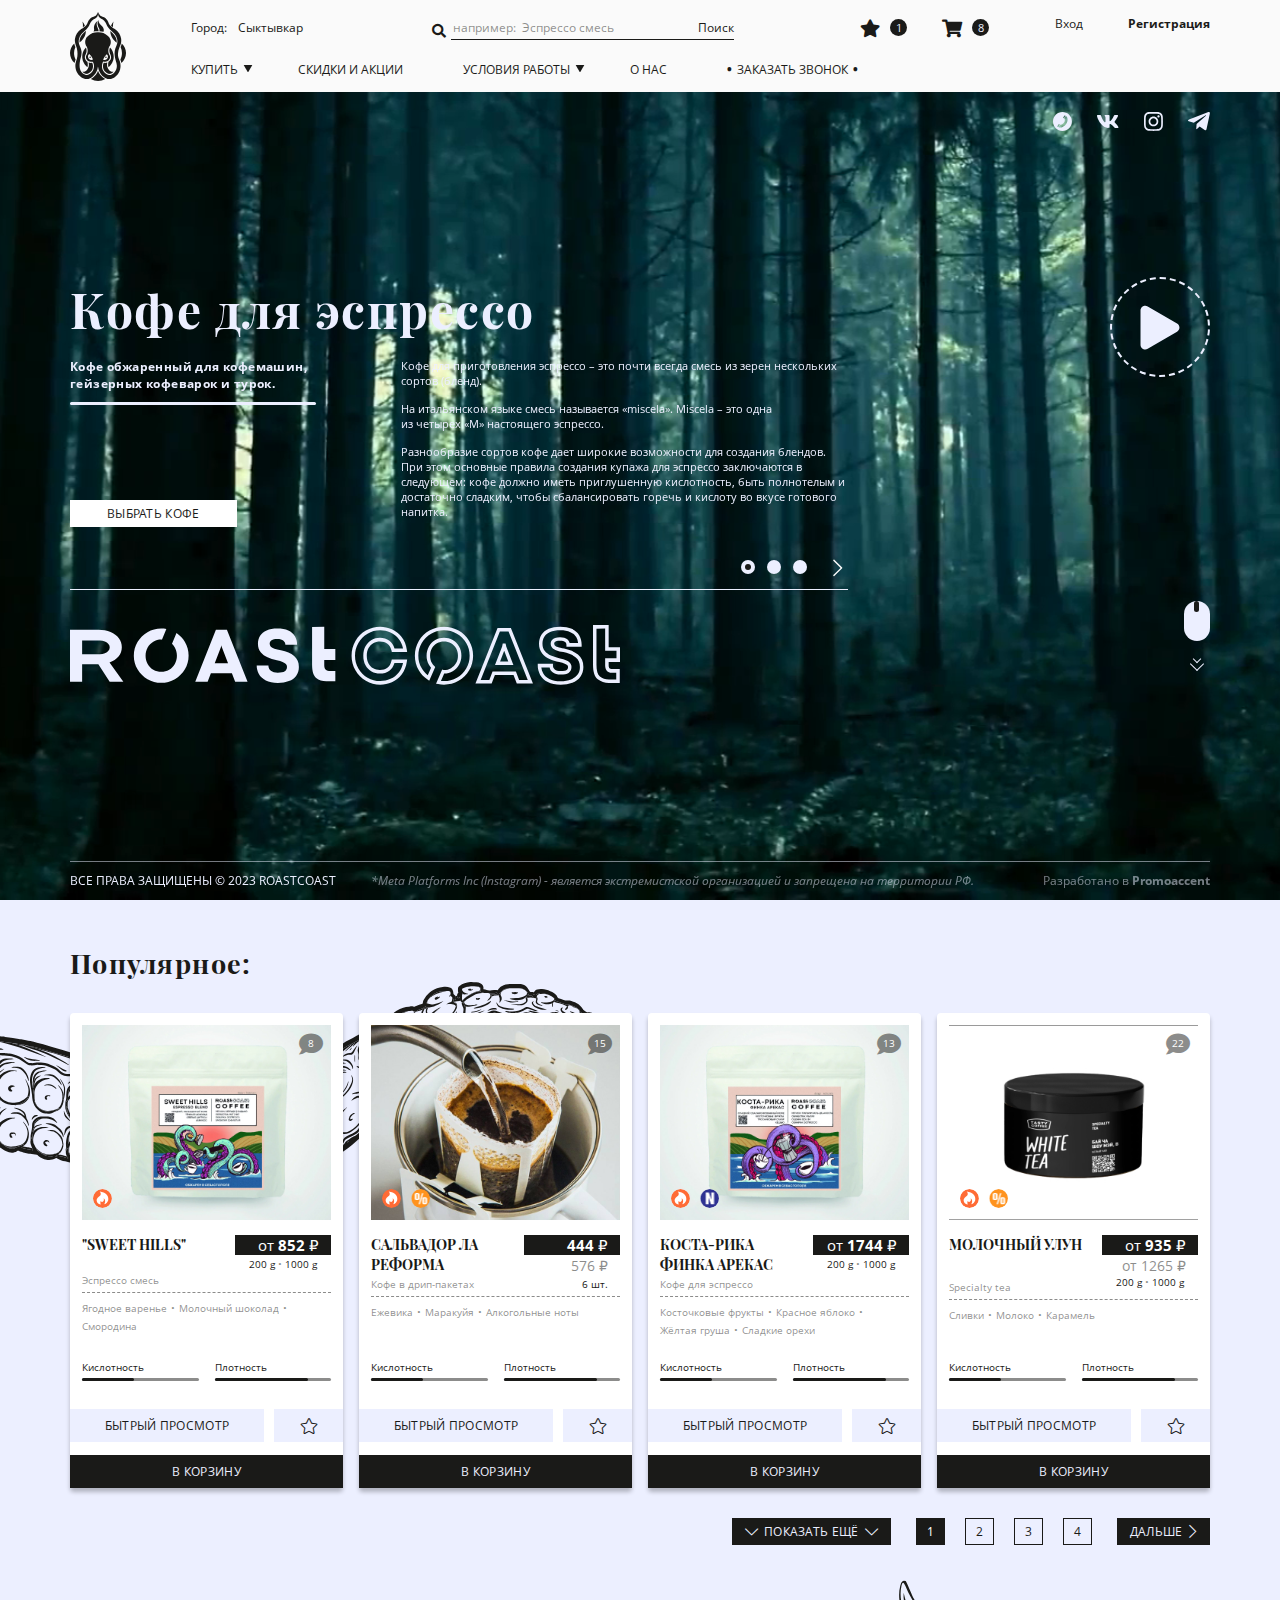
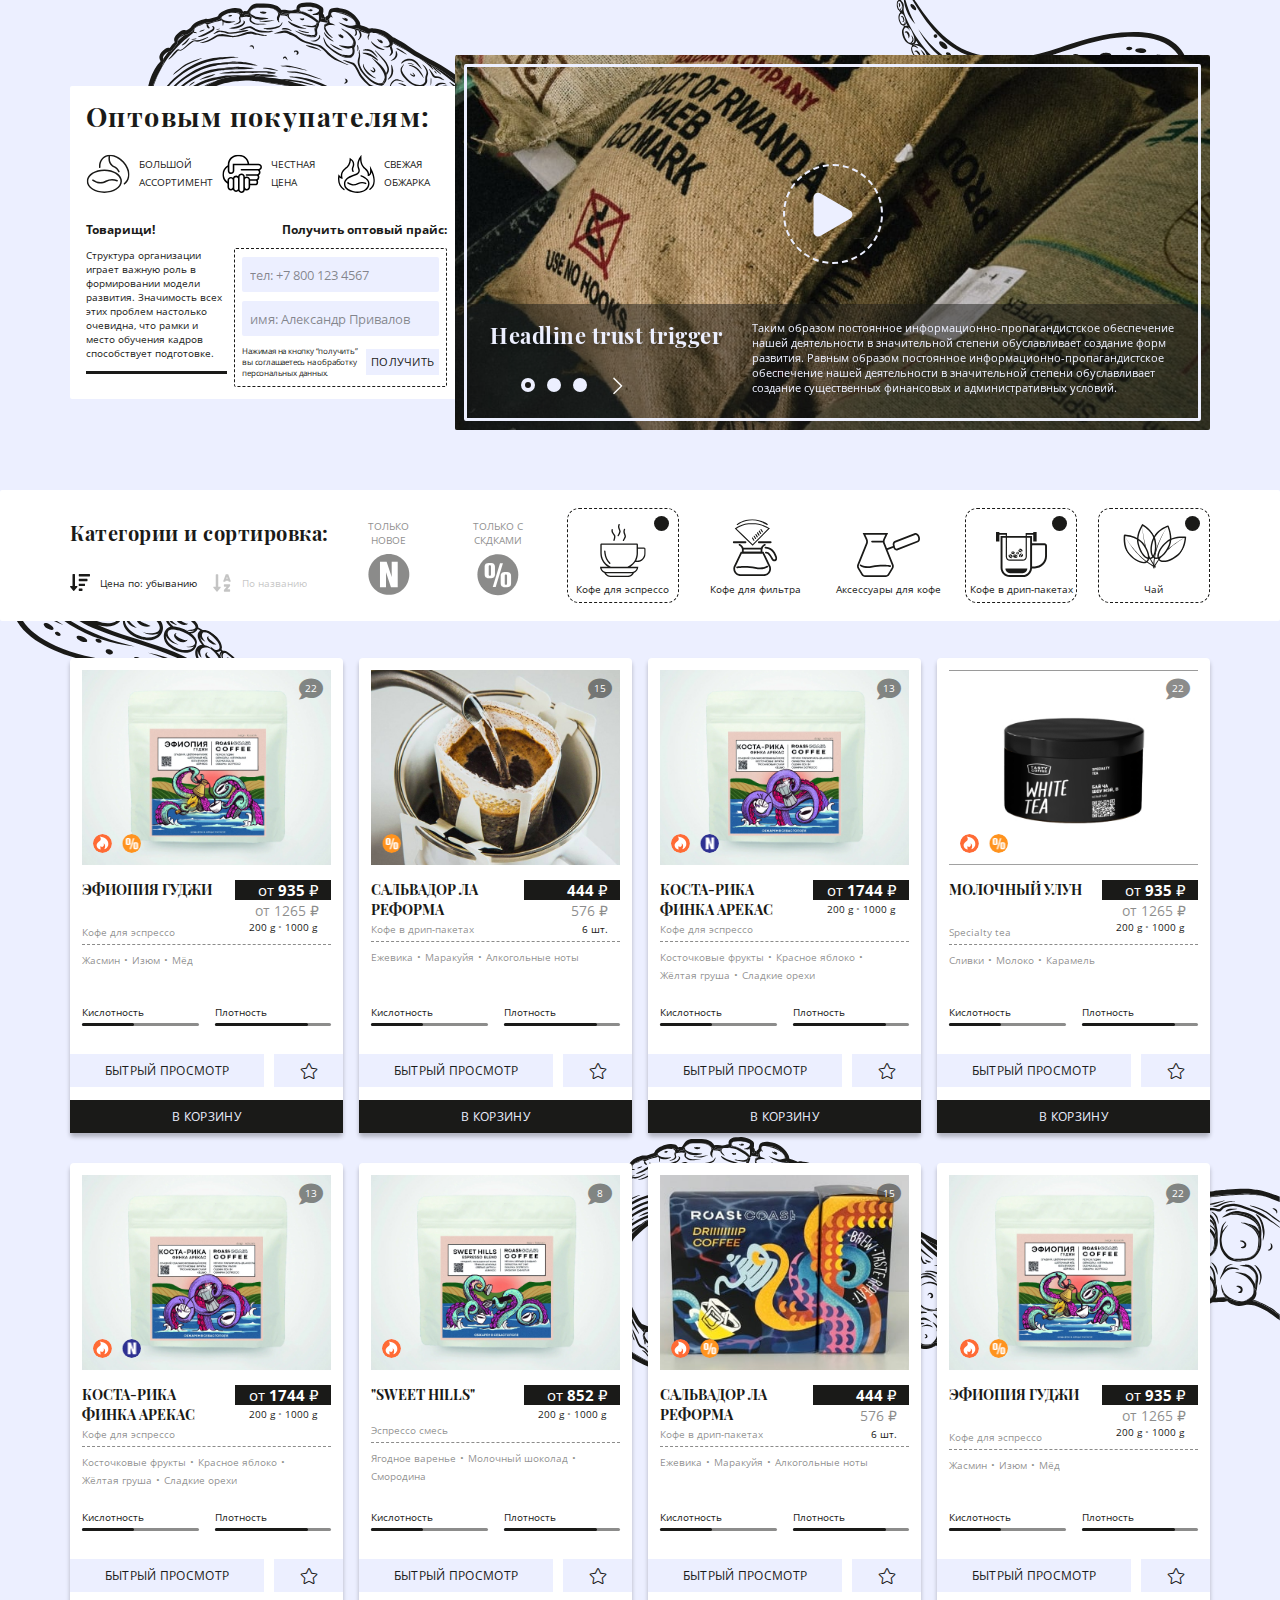
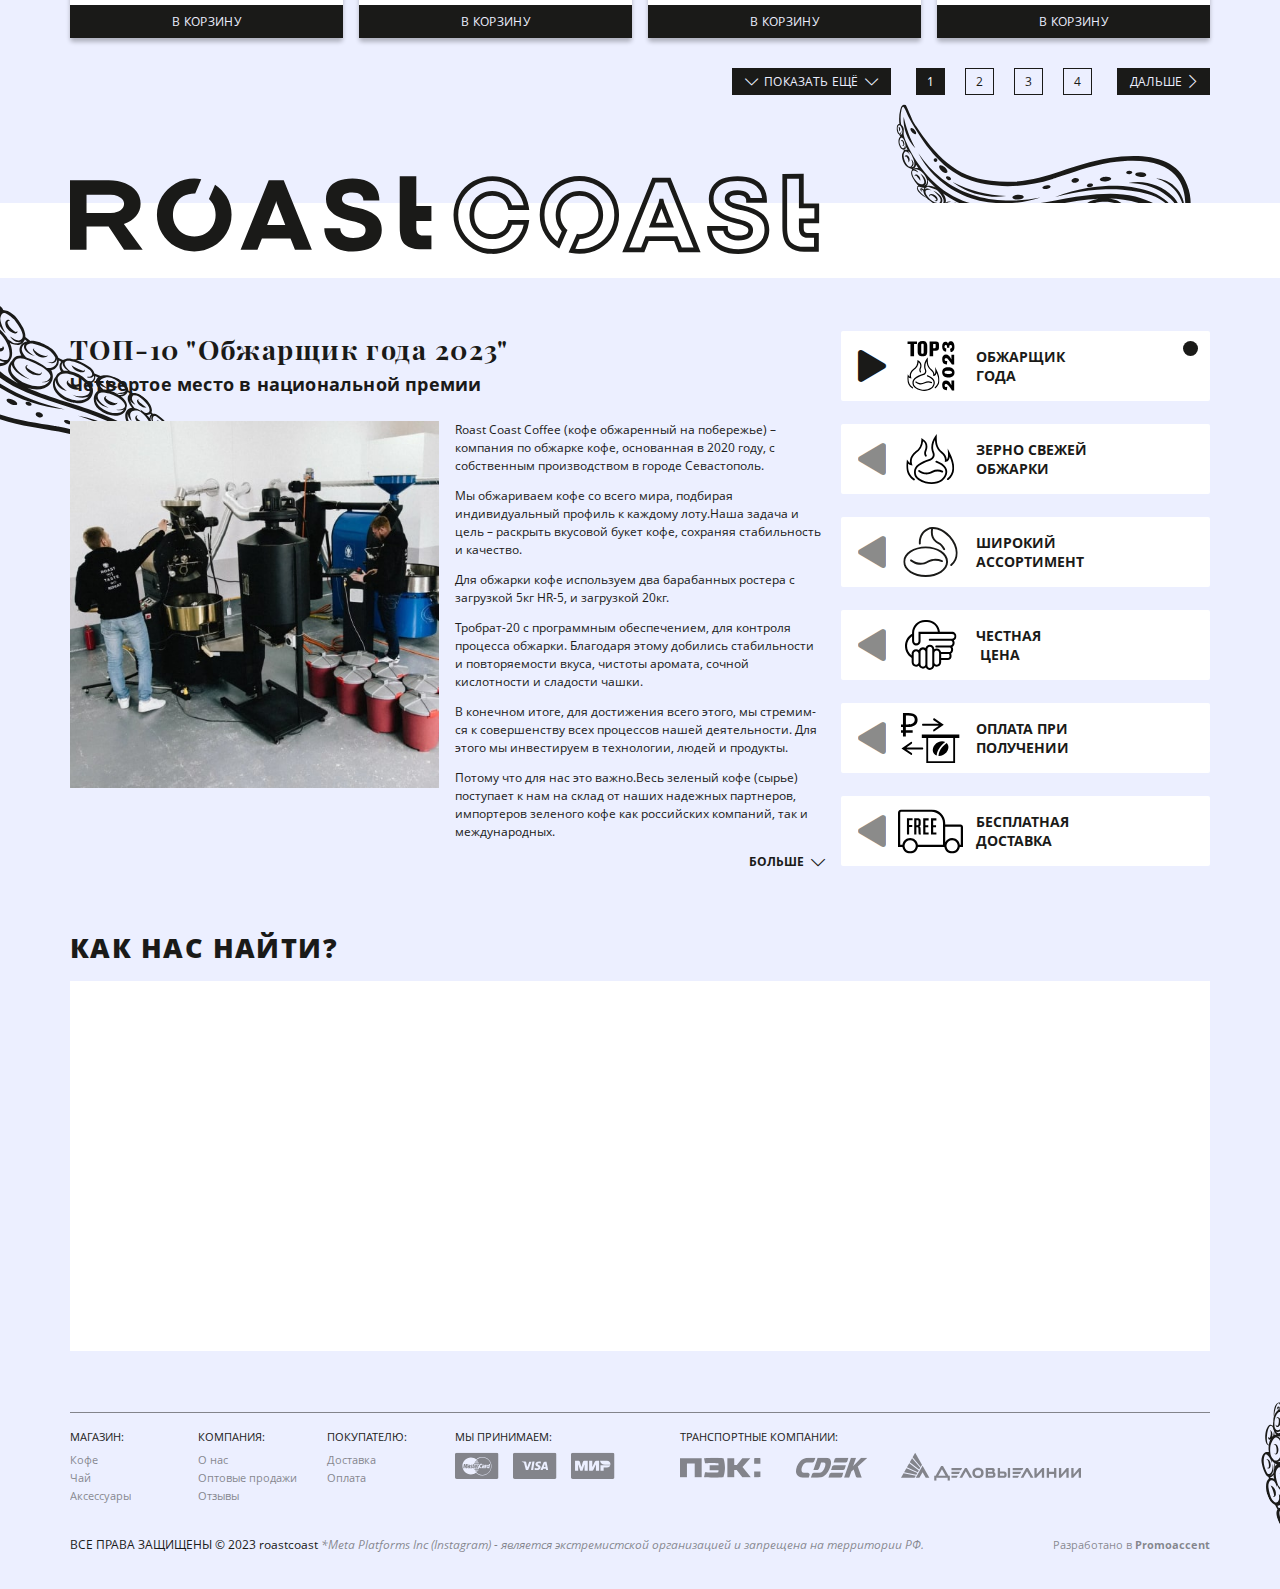
==== commit 2c93151e: "Add files via upload" ====
--- a/index.html
+++ b/index.html
@@ -22,8 +22,8 @@
 	<link rel="stylesheet" href="libs/slick-1.5.9/slick/slick-theme.css" />
 	<link rel="stylesheet" href="libs/modal-video/modal-video.css" />
 	<link rel="stylesheet" href="css/fonts.css" />
-	<link rel="stylesheet" href="css/main.css?ver=1.13" />
-	<link rel="stylesheet" href="css/media.css?ver=1.13" />
+	<link rel="stylesheet" href="css/main.css?ver=1.14" />
+	<link rel="stylesheet" href="css/media.css?ver=1.14" />
 </head>
 <body>
 
@@ -121,6 +121,11 @@
 		</header>
 
 		<section class="billbord">
+			<div class="video-billbord">
+				<video width="100%" data-keepplaying height="auto" preload="auto" autoplay="autoplay" poster="" loop autoplay muted>
+				<source src="img/video1.mp4" type="video/mp4"></source> 
+			</video>
+			</div>
 			<div class="container">
 				<div class="row">
 					<div class="col-xl-7 col-lg-9">
@@ -1879,7 +1884,7 @@
 <script src="libs/mask/jquery.maskedinput.js"></script>
 <script src="libs/modal-video/jquery-modal-video.min.js"></script>
 <script src="libs/jQueryFormStyler-master/jquery.formstyler.min.js"></script>
-<script src="js/common.js?ver=1.13"></script>
+<script src="js/common.js?ver=1.14"></script>
 <script src="https://api-maps.yandex.ru/2.1/?lang=ru_RU"></script>
 <script>
 	$(document).ready(function() {
--- a/css/main.css
+++ b/css/main.css
@@ -1823,6 +1823,7 @@
 .info-card-wrap {
 	display: flex;
 	align-items: flex-start;
+	justify-content: space-between;
 }
 .card-prices {
 	flex: initial;
@@ -3068,4 +3069,21 @@
 .dropdown-user__title {
 	font-size: 14px;
 	padding-bottom: 5px;
+}
+.billbord video {
+	position: absolute;
+	left: 50%; 
+	top: 50%;
+	min-width: 100%; 
+	min-height: 100%; 
+	object-fit: cover;
+	transform: translate(-50%, -50%); 
+}
+.video-billbord {
+	top: 0;
+	left: 0;
+	width: 100%;
+	height: 100%;
+	overflow: hidden;
+	position: absolute;
 }--- a/css/media.css
+++ b/css/media.css
@@ -1784,8 +1784,10 @@
 .page-card__right .card-features {
     font-size: 12px;
 }
+.rating-card__item_year p,
 .card-properties .rating-card {
-    font-size: 12px;
+    font-size: 9px;
+    line-height: 140%;
 }
 .slider-reviews .swiper-slide {
     width: 320px;
@@ -1802,7 +1804,21 @@
     max-width: 165px;
 }
 }
-
+@media only screen and (max-width : 420px) {
+.navigation-catalog .btn-main:first-of-type {
+    width: 100%;
+    margin-right: 0;
+    margin-left: 0;
+    margin-bottom: 10px;
+}
+.navigation-catalog {
+    flex-wrap: wrap;
+    justify-content: center;
+}
+.navigation-catalog .btn-main:last-of-type {
+    margin-right: -20px;
+}
+}
 /* Custom, iPhone Retina */
 @media only screen and (max-width : 320px) {
 
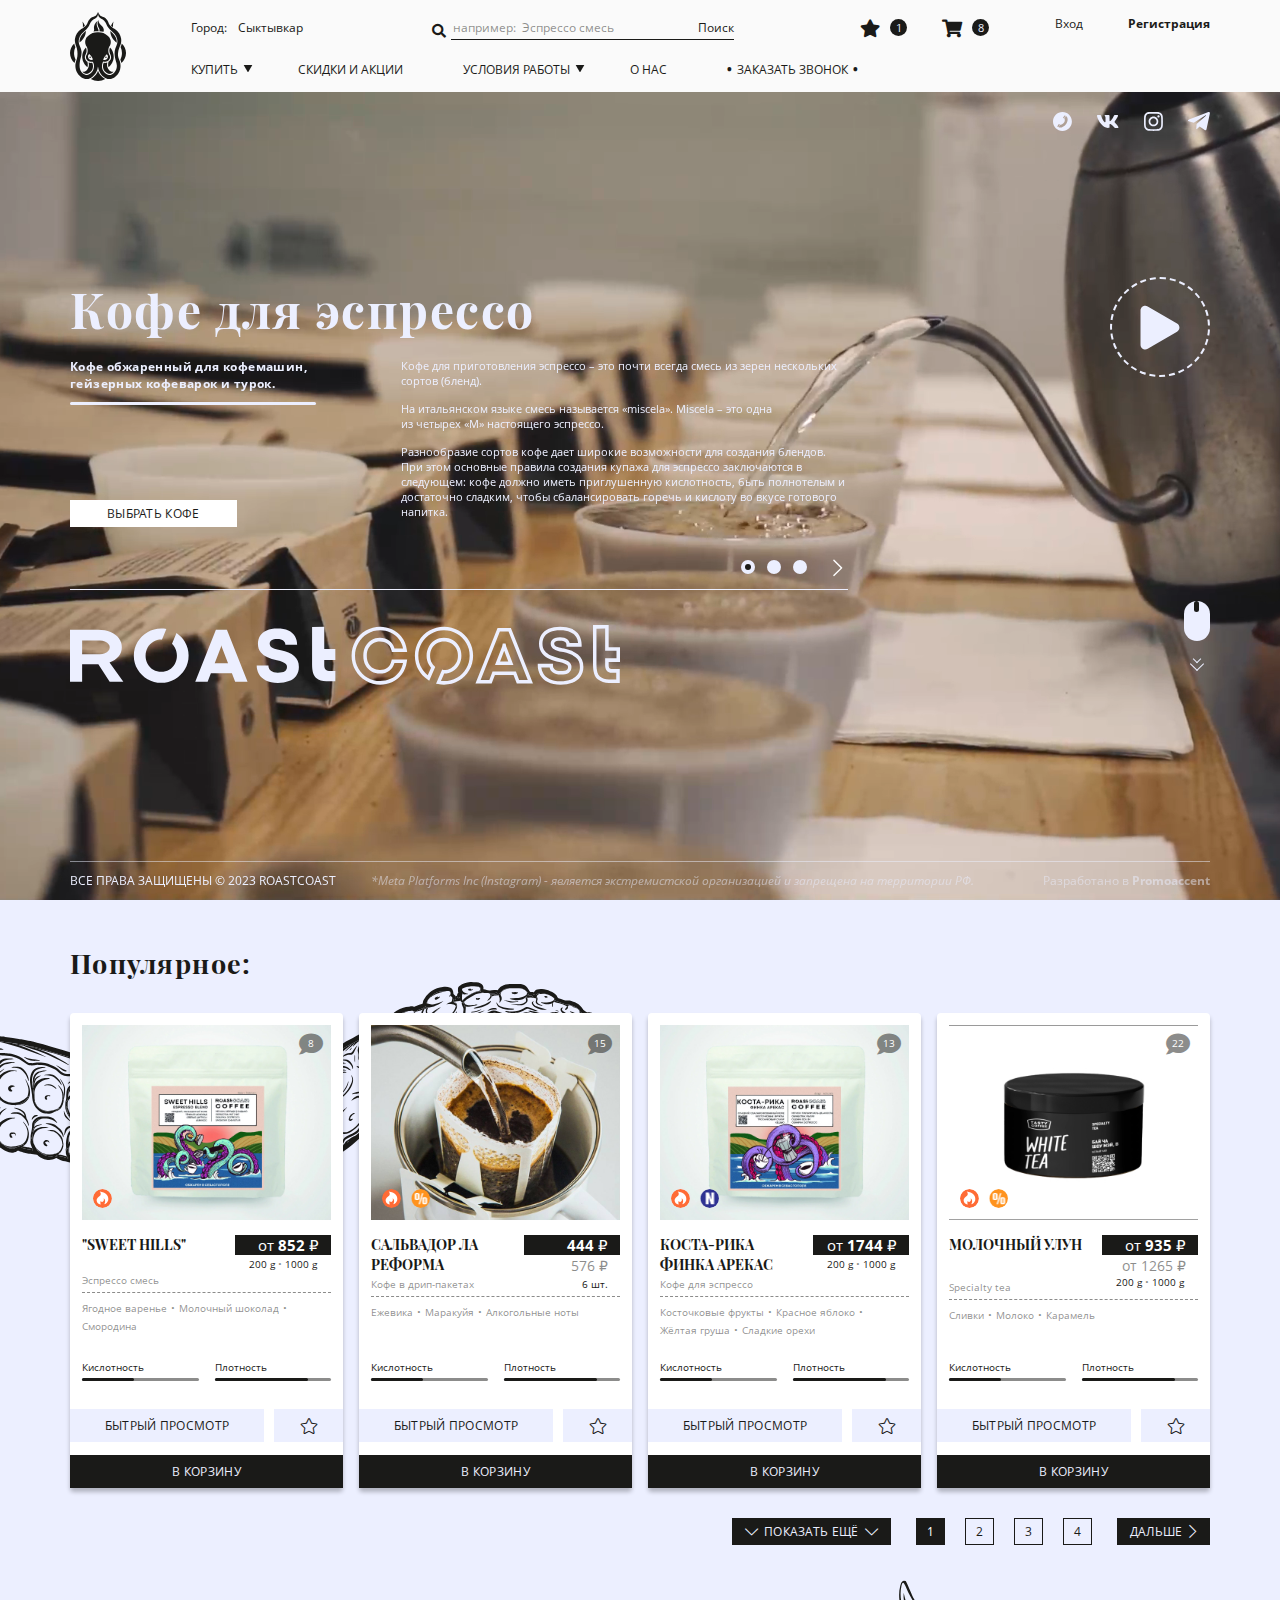
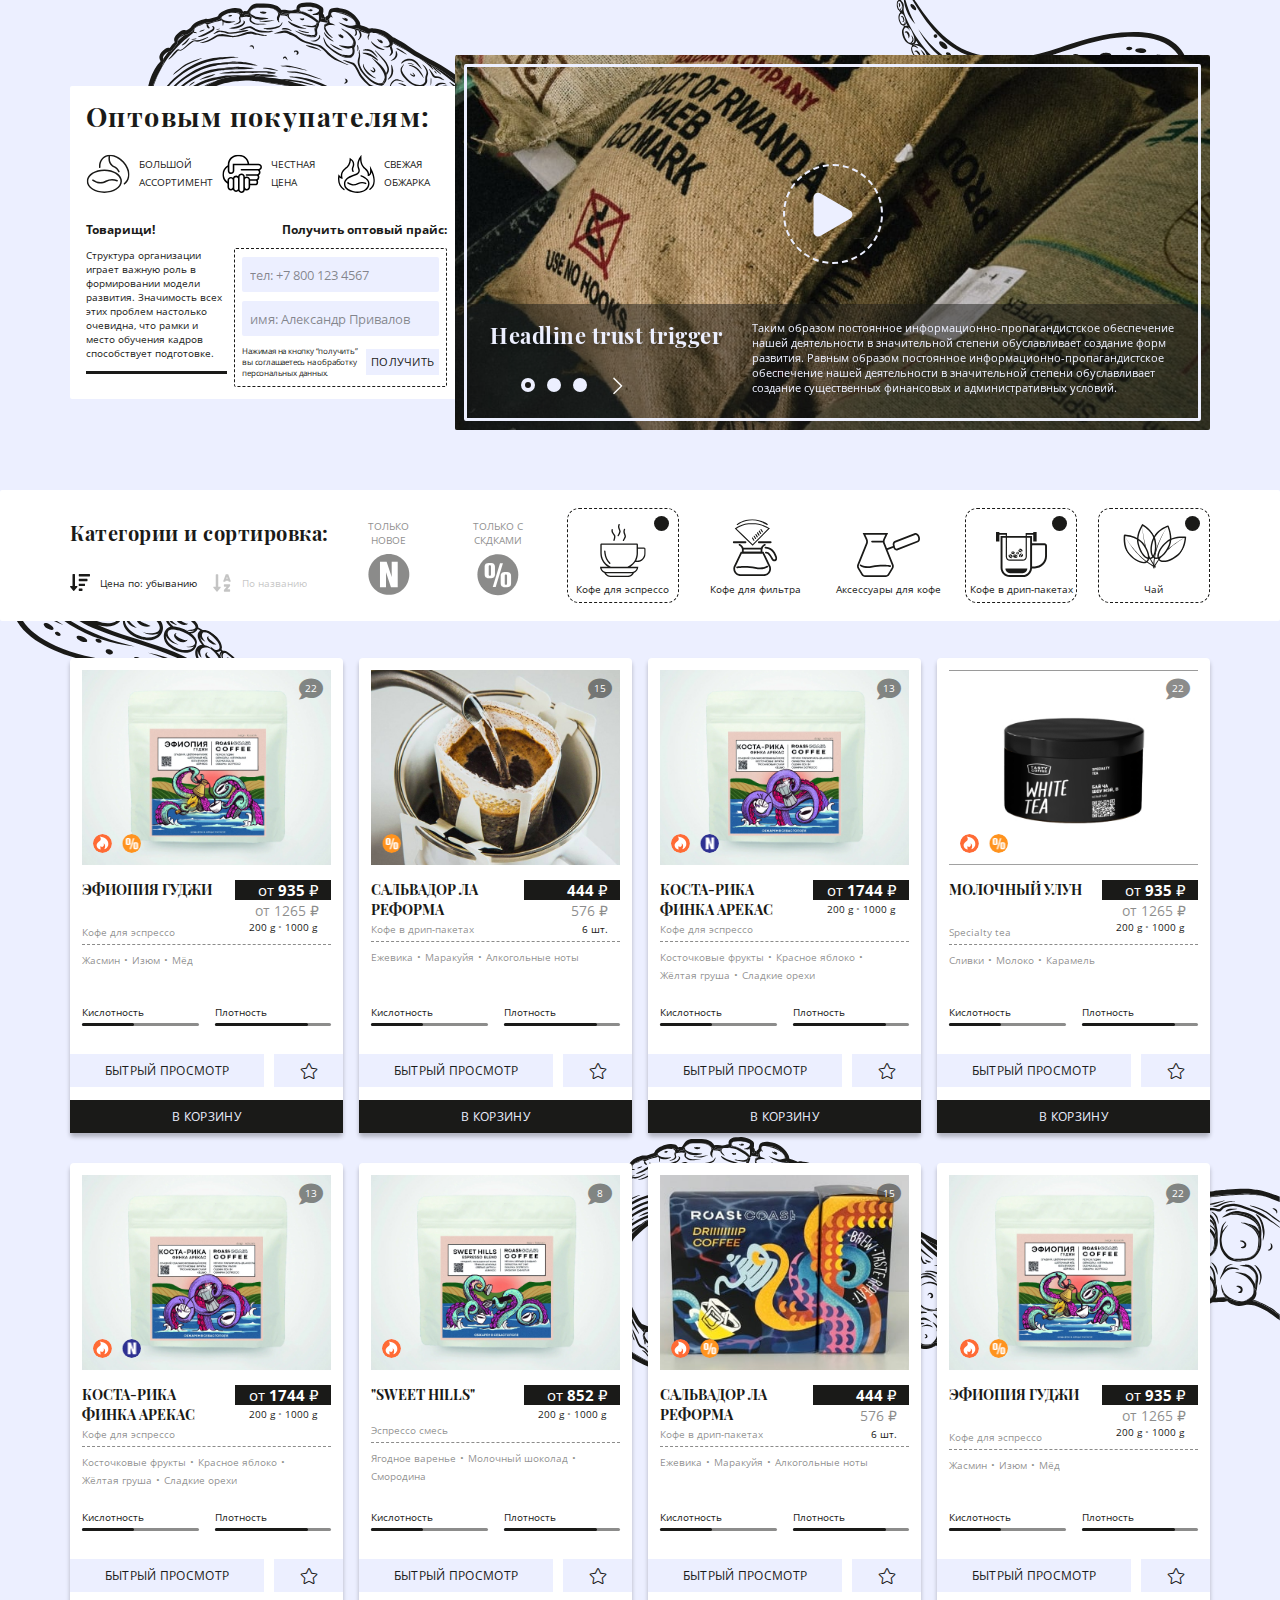
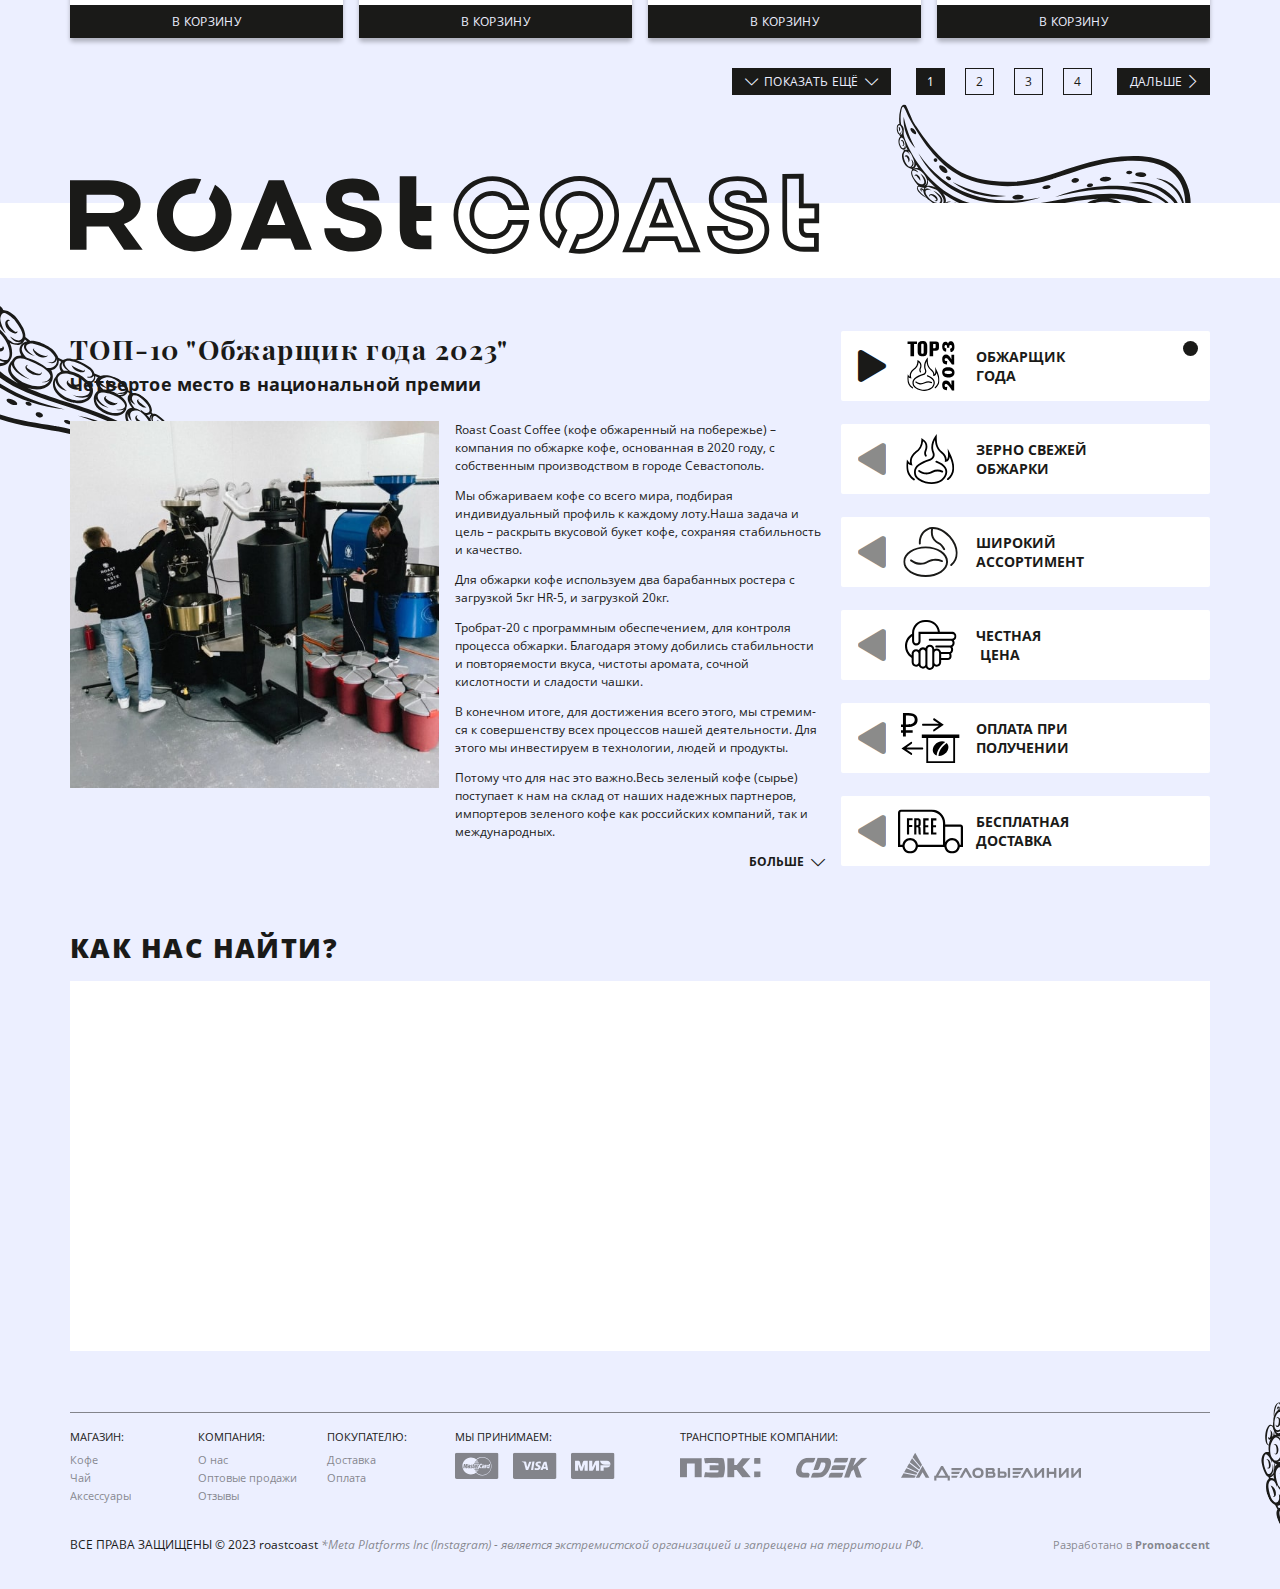
==== commit 715da4ca: "Add files via upload" ====
--- a/index.html
+++ b/index.html
@@ -123,7 +123,7 @@
 		<section class="billbord">
 			<div class="video-billbord">
 				<video width="100%" data-keepplaying height="auto" preload="auto" autoplay="autoplay" poster="" loop autoplay muted>
-				<source src="img/video1.mp4" type="video/mp4"></source> 
+				<source src="img/video.mp4" type="video/mp4"></source> 
 			</video>
 			</div>
 			<div class="container">
--- a/css/media.css
+++ b/css/media.css
@@ -1784,6 +1784,7 @@
 .page-card__right .card-features {
     font-size: 12px;
 }
+.rating-card,
 .rating-card__item_year p,
 .card-properties .rating-card {
     font-size: 9px;
@@ -1817,6 +1818,11 @@
 }
 .navigation-catalog .btn-main:last-of-type {
     margin-right: -20px;
+}
+}
+@media only screen and (max-width : 350px) {
+.card-properties .rating-card__item {
+    margin-right: 8px;
 }
 }
 /* Custom, iPhone Retina */
